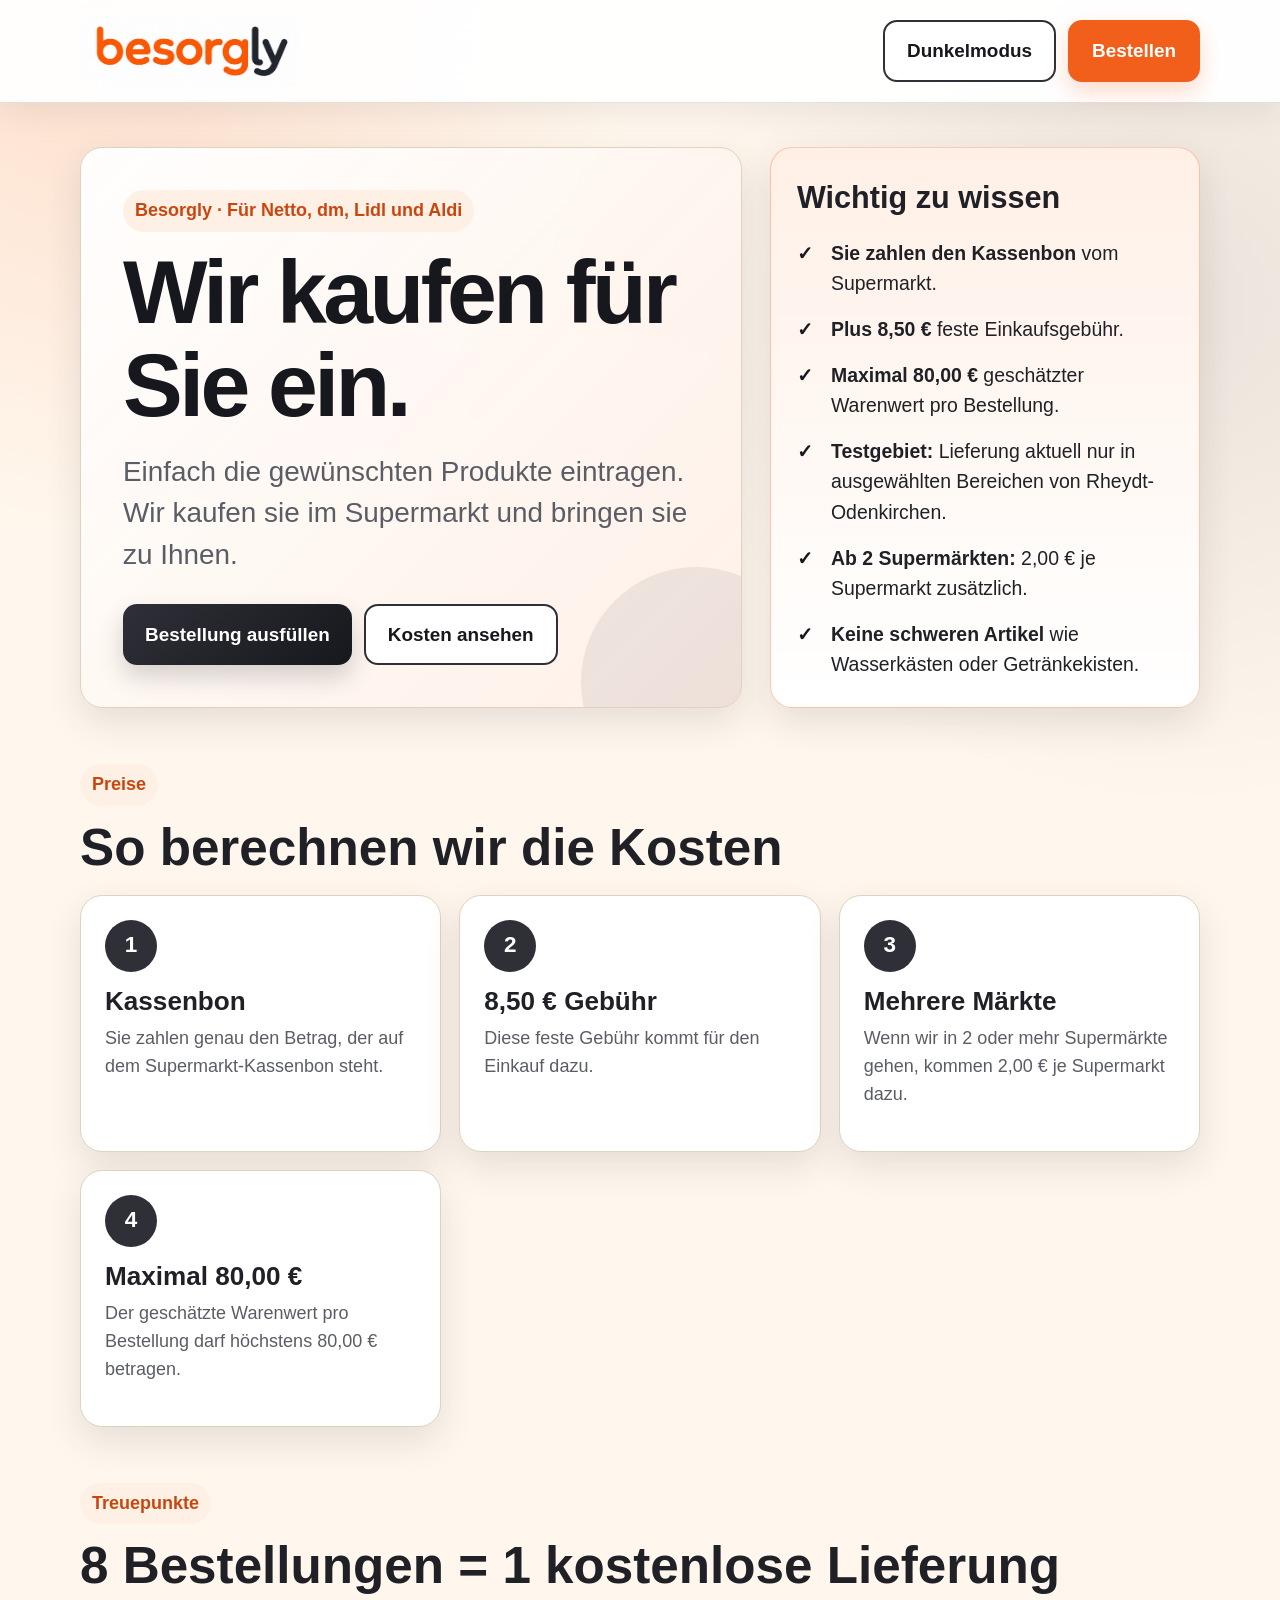
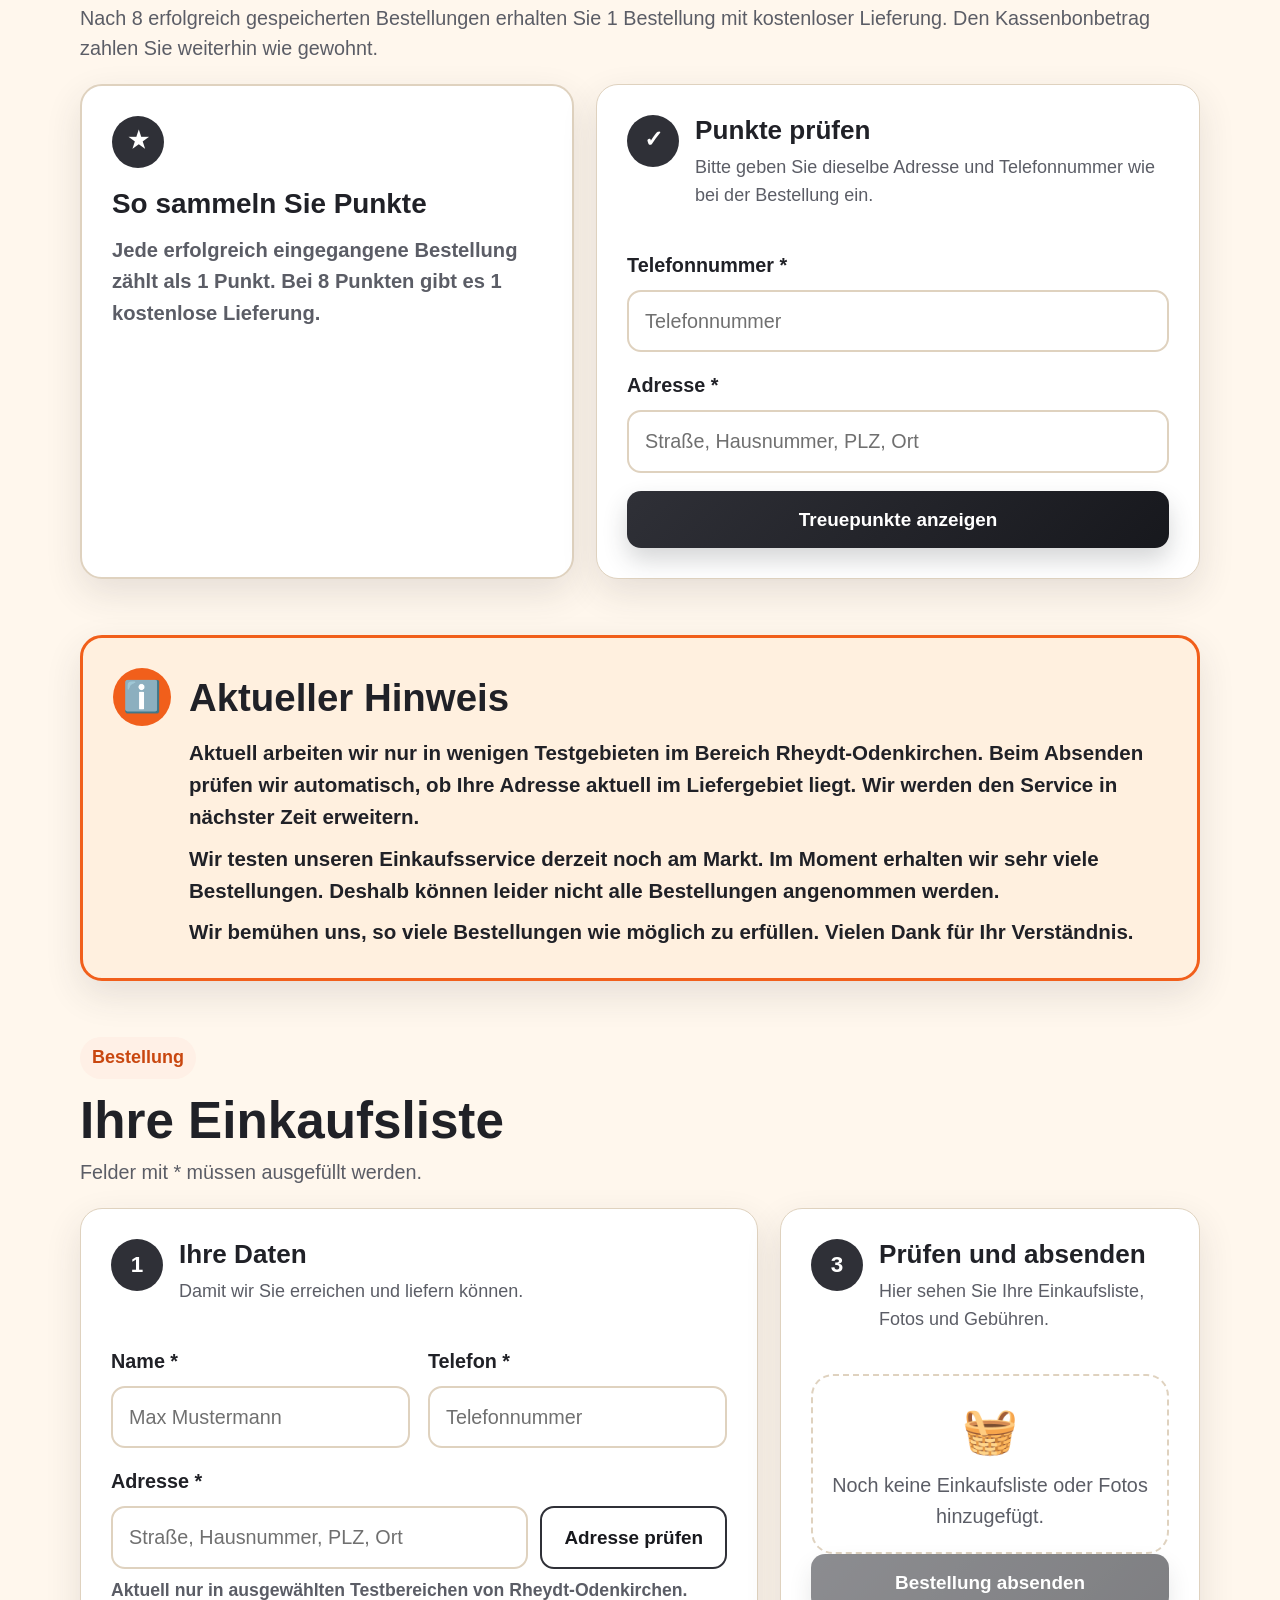
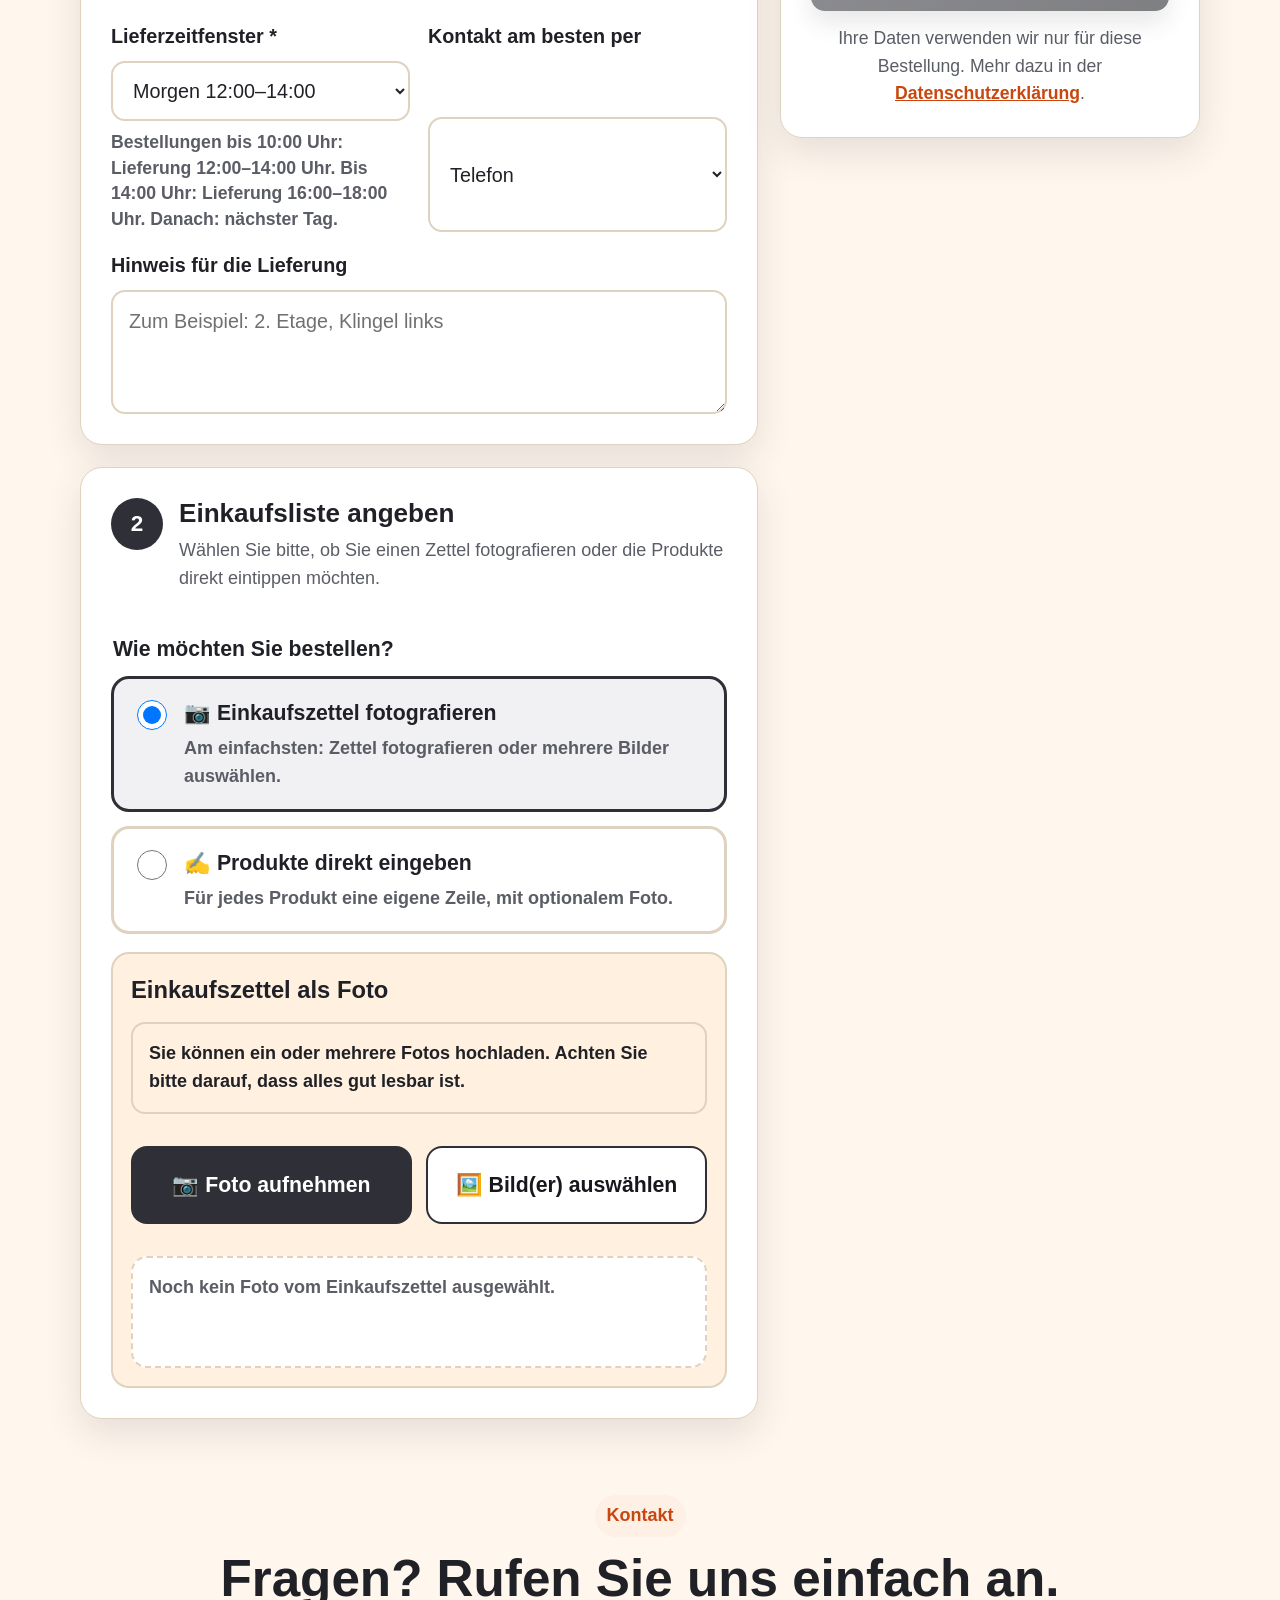
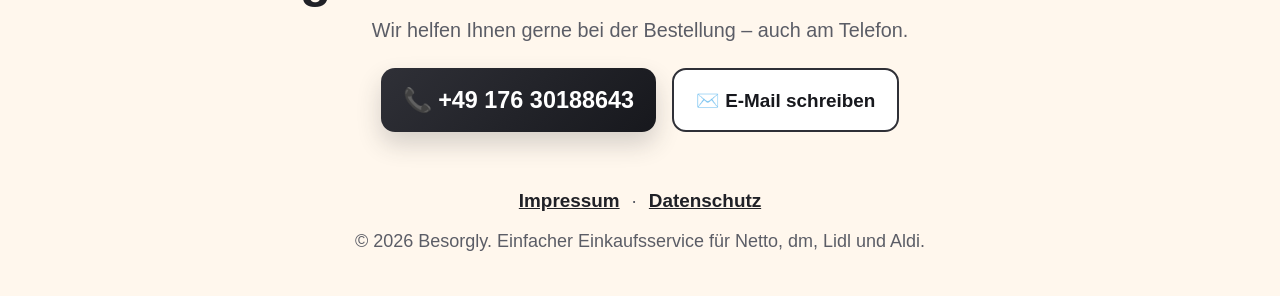
==== index.html @ baafa481 "Add customer order modification and new cancel window - Customers can now modify an order (add/remov" ====
<!DOCTYPE html>
<html lang="de">
<head>
    <meta charset="UTF-8">
    <meta name="viewport" content="width=device-width, initial-scale=1.0">
    <meta name="description" content="Besorgly: Einfacher Einkaufsservice für ältere Menschen: Netto, dm, Lidl und Aldi.">
    <title>Besorgly | Einkauf einfach bestellen</title>
    <link rel="stylesheet" href="styles.css?v=modify-20260612">
</head>
<body>
    <header class="top-header" id="top">
        <div class="header-inner">
            <a class="brand" href="#top" aria-label="Besorgly Startseite">
                <img class="brand-logo" src="besorgly-logo.jpg?v=besorgly-brand-20260608" alt="Besorgly">
            </a>

            <div class="header-actions">
                <button class="contrast-toggle" id="contrastToggle" type="button" aria-pressed="false">
                    Dunkelmodus
                </button>
                <a class="quick-order" href="#bestellen">Bestellen</a>
            </div>
        </div>
    </header>

    <main>
        <section class="hero" aria-labelledby="hero-title">
            <div class="hero-content">
                <p class="service-label">Besorgly · Für Netto, dm, Lidl und Aldi</p>
                <h1 id="hero-title">Wir kaufen für Sie ein.</h1>
                <p class="hero-text">
                    Einfach die gewünschten Produkte eintragen. Wir kaufen sie im Supermarkt und bringen sie zu Ihnen.
                </p>

                <div class="hero-buttons">
                    <a class="button button-primary" href="#bestellen">Bestellung ausfüllen</a>
                    <a class="button button-secondary" href="#kosten">Kosten ansehen</a>
                </div>
            </div>

            <aside class="important-box" aria-label="Wichtige Hinweise">
                <h2>Wichtig zu wissen</h2>
                <ul>
                    <li><strong>Sie zahlen den Kassenbon</strong> vom Supermarkt.</li>
                    <li><strong>Plus 8,50 €</strong> feste Einkaufsgebühr.</li>
                    <li><strong>Maximal 80,00 €</strong> geschätzter Warenwert pro Bestellung.</li>
                    <li><strong>Testgebiet:</strong> Lieferung aktuell nur in ausgewählten Bereichen von Rheydt-Odenkirchen.</li>
                    <li><strong>Ab 2 Supermärkten:</strong> 2,00 € je Supermarkt zusätzlich.</li>
                    <li><strong>Keine schweren Artikel</strong> wie Wasserkästen oder Getränkekisten.</li>
                </ul>
            </aside>
        </section>

        <section class="cost-section" id="kosten" aria-labelledby="kosten-title">
            <div class="section-title">
                <span>Preise</span>
                <h2 id="kosten-title">So berechnen wir die Kosten</h2>
            </div>

            <div class="cost-cards">
                <article class="cost-card">
                    <span class="card-number">1</span>
                    <h3>Kassenbon</h3>
                    <p>Sie zahlen genau den Betrag, der auf dem Supermarkt-Kassenbon steht.</p>
                </article>
                <article class="cost-card">
                    <span class="card-number">2</span>
                    <h3>8,50 € Gebühr</h3>
                    <p>Diese feste Gebühr kommt für den Einkauf dazu.</p>
                </article>
                <article class="cost-card">
                    <span class="card-number">3</span>
                    <h3>Mehrere Märkte</h3>
                    <p>Wenn wir in 2 oder mehr Supermärkte gehen, kommen 2,00 € je Supermarkt dazu.</p>
                </article>
                <article class="cost-card">
                    <span class="card-number">4</span>
                    <h3>Maximal 80,00 €</h3>
                    <p>Der geschätzte Warenwert pro Bestellung darf höchstens 80,00 € betragen.</p>
                </article>
            </div>
        </section>

        <section class="loyalty-section" id="treuepunkte" aria-labelledby="loyalty-title">
            <div class="section-title">
                <span>Treuepunkte</span>
                <h2 id="loyalty-title">8 Bestellungen = 1 kostenlose Lieferung</h2>
                <p>
                    Nach 8 erfolgreich gespeicherten Bestellungen erhalten Sie 1 Bestellung mit kostenloser Lieferung.
                    Den Kassenbonbetrag zahlen Sie weiterhin wie gewohnt.
                </p>
            </div>

            <div class="loyalty-grid">
                <article class="loyalty-card">
                    <span class="card-number">★</span>
                    <h3>So sammeln Sie Punkte</h3>
                    <p>Jede erfolgreich eingegangene Bestellung zählt als 1 Punkt. Bei 8 Punkten gibt es 1 kostenlose Lieferung.</p>
                </article>

                <form class="panel loyalty-form" id="loyaltyForm">
                    <div class="panel-title">
                        <span class="step-badge">✓</span>
                        <div>
                            <h3>Punkte prüfen</h3>
                            <p>Bitte geben Sie dieselbe Adresse und Telefonnummer wie bei der Bestellung ein.</p>
                        </div>
                    </div>

                    <label class="field">
                        <span>Telefonnummer *</span>
                        <input id="loyaltyPhone" name="loyaltyPhone" type="tel" autocomplete="tel" required placeholder="Telefonnummer">
                    </label>

                    <label class="field">
                        <span>Adresse *</span>
                        <input id="loyaltyAddress" name="loyaltyAddress" type="text" autocomplete="street-address" required placeholder="Straße, Hausnummer, PLZ, Ort">
                    </label>
                    <div class="address-check-result loyalty-address-result" id="loyaltyAddressResult" aria-live="polite" hidden></div>

                    <button class="button button-primary full-width" id="checkLoyalty" type="submit">Treuepunkte anzeigen</button>
                    <div class="loyalty-result" id="loyaltyResult" aria-live="polite" hidden></div>
                </form>
            </div>
        </section>

        <section class="market-notice" aria-labelledby="market-notice-title">
            <div class="notice-icon" aria-hidden="true">ℹ️</div>
            <div>
                <h2 id="market-notice-title">Aktueller Hinweis</h2>
                <p>
                    Aktuell arbeiten wir nur in wenigen Testgebieten im Bereich Rheydt-Odenkirchen.
                    Beim Absenden prüfen wir automatisch, ob Ihre Adresse aktuell im Liefergebiet liegt.
                    Wir werden den Service in nächster Zeit erweitern.
                </p>
                <p>
                    Wir testen unseren Einkaufsservice derzeit noch am Markt. Im Moment erhalten wir sehr viele
                    Bestellungen. Deshalb können leider nicht alle Bestellungen angenommen werden.
                </p>
                <p>
                    Wir bemühen uns, so viele Bestellungen wie möglich zu erfüllen. Vielen Dank für Ihr Verständnis.
                </p>
            </div>
        </section>

        <section class="order-section" id="bestellen" aria-labelledby="bestellen-title">
            <div class="section-title">
                <span>Bestellung</span>
                <h2 id="bestellen-title">Ihre Einkaufsliste</h2>
                <p>Felder mit * müssen ausgefüllt werden.</p>
            </div>

            <div class="edit-order-banner" id="editOrderBanner" hidden>
                <div>
                    <strong>✏️ Sie ändern eine bestehende Bestellung</strong>
                    <p id="editOrderBannerText"></p>
                </div>
                <button class="button button-secondary" id="cancelEditOrder" type="button">Änderung abbrechen</button>
            </div>

            <div class="order-grid">
                <div class="forms-column">
                    <form class="panel" id="customerForm">
                        <div class="panel-title">
                            <span class="step-badge">1</span>
                            <div>
                                <h3>Ihre Daten</h3>
                                <p>Damit wir Sie erreichen und liefern können.</p>
                            </div>
                        </div>

                        <div class="field-grid">
                            <label class="field">
                                <span>Name *</span>
                                <input id="customerName" name="customerName" type="text" autocomplete="name" required placeholder="Max Mustermann">
                            </label>

                            <label class="field">
                                <span>Telefon *</span>
                                <input id="customerPhone" name="customerPhone" type="tel" autocomplete="tel" required placeholder="Telefonnummer">
                            </label>

                            <div class="field field-wide">
                                <label class="field-label" for="customerAddress">Adresse *</label>
                                <div class="address-check-row">
                                    <input id="customerAddress" name="customerAddress" type="text" autocomplete="street-address" required placeholder="Straße, Hausnummer, PLZ, Ort">
                                    <button class="button button-secondary" id="checkAddress" type="button">Adresse prüfen</button>
                                </div>
                                <small class="field-help">Aktuell nur in ausgewählten Testbereichen von Rheydt-Odenkirchen.</small>
                                <div class="address-check-result" id="addressCheckResult" aria-live="polite" hidden></div>
                            </div>

                            <label class="field">
                                <span>Lieferzeitfenster *</span>
                                <select id="deliveryTime" name="deliveryTime" required></select>
                                <small class="field-help">Bestellungen bis 10:00 Uhr: Lieferung 12:00–14:00 Uhr. Bis 14:00 Uhr: Lieferung 16:00–18:00 Uhr. Danach: nächster Tag.</small>
                            </label>

                            <label class="field">
                                <span>Kontakt am besten per</span>
                                <select id="contactWay" name="contactWay">
                                    <option value="Telefon">Telefon</option>
                                    <option value="WhatsApp">WhatsApp</option>
                                    <option value="SMS">SMS</option>
                                    <option value="E-Mail">E-Mail</option>
                                </select>
                            </label>

                            <label class="field field-wide">
                                <span>Hinweis für die Lieferung</span>
                                <textarea id="deliveryNote" name="deliveryNote" rows="3" placeholder="Zum Beispiel: 2. Etage, Klingel links"></textarea>
                            </label>
                        </div>
                    </form>

                    <form class="panel simple-list-panel" id="itemForm">
                        <div class="panel-title">
                            <span class="step-badge">2</span>
                            <div>
                                <h3>Einkaufsliste angeben</h3>
                                <p>Wählen Sie bitte, ob Sie einen Zettel fotografieren oder die Produkte direkt eintippen möchten.</p>
                            </div>
                        </div>

                        <fieldset class="entry-mode-choice" aria-label="Art der Eingabe wählen">
                            <legend>Wie möchten Sie bestellen?</legend>
                            <label class="entry-mode-card">
                                <input id="entryModePhoto" type="radio" name="entryMode" value="photo" checked>
                                <span>
                                    <strong>📷 Einkaufszettel fotografieren</strong>
                                    <small>Am einfachsten: Zettel fotografieren oder mehrere Bilder auswählen.</small>
                                </span>
                            </label>
                            <label class="entry-mode-card">
                                <input id="entryModeProducts" type="radio" name="entryMode" value="products">
                                <span>
                                    <strong>✍️ Produkte direkt eingeben</strong>
                                    <small>Für jedes Produkt eine eigene Zeile, mit optionalem Foto.</small>
                                </span>
                            </label>
                        </fieldset>

                        <section class="entry-mode-panel zettel-photo-panel" id="zettelPhotoPanel" aria-labelledby="photo-title">
                            <h4 id="photo-title">Einkaufszettel als Foto</h4>
                            <p class="photo-help">
                                Sie können ein oder mehrere Fotos hochladen. Achten Sie bitte darauf, dass alles gut lesbar ist.
                            </p>

                            <div class="photo-actions">
                                <label class="photo-button" for="cameraInput">
                                    📷 Foto aufnehmen
                                </label>
                                <label class="photo-button secondary" for="photoUploadInput">
                                    🖼️ Bild(er) auswählen
                                </label>
                            </div>

                            <input class="visually-hidden" id="cameraInput" type="file" accept="image/*" capture="environment" multiple>
                            <input class="visually-hidden" id="photoUploadInput" type="file" accept="image/*" multiple>

                            <div class="photo-preview" id="photoPreview" aria-live="polite">
                                <p>Noch kein Foto ausgewählt.</p>
                            </div>
                        </section>

                        <section class="entry-mode-panel product-entry-panel" id="productEntryPanel" hidden>
                            <h4>Produkte direkt eingeben</h4>
                            <div class="product-rows" id="productRows" aria-live="polite"></div>

                            <button class="button button-secondary full-width add-product-button" id="addProductRow" type="button">
                                + Weiteres Produkt hinzufügen
                            </button>
                        </section>

                        <section class="entry-mode-panel existing-photos-panel" id="existingPhotosPanel" hidden>
                            <h4>Bisherige Fotos Ihrer Bestellung</h4>
                            <p class="photo-help">
                                Diese Fotos gehören bereits zu Ihrer Bestellung. Sie können einzelne Fotos entfernen oder neue hinzufügen.
                            </p>
                            <div class="photo-grid" id="existingPhotosList" aria-live="polite"></div>
                        </section>

                        <p class="inline-warning" id="heavyWarning" hidden>
                            Dieser Artikel ist wahrscheinlich zu schwer. Wasserkästen und Getränkekisten können wir zurzeit nicht einkaufen.
                        </p>
                    </form>
                </div>

                <aside class="panel summary-panel" aria-live="polite">
                    <div class="panel-title">
                        <span class="step-badge">3</span>
                        <div>
                            <h3>Prüfen und absenden</h3>
                            <p>Hier sehen Sie Ihre Einkaufsliste, Fotos und Gebühren.</p>
                        </div>
                    </div>

                    <div class="empty-state" id="emptyState">
                        <span aria-hidden="true">🧺</span>
                        <p>Noch keine Einkaufsliste oder Fotos hinzugefügt.</p>
                    </div>

                    <div class="item-list" id="itemList"></div>

                    <div class="photo-summary" id="photoSummary" hidden></div>

                    <div class="fee-box" id="feeBox" hidden>
                        <h4>Gebühren</h4>
                        <div class="fee-row">
                            <span>Supermärkte</span>
                            <strong id="marketCount">0</strong>
                        </div>
                        <div class="fee-row">
                            <span>Kassenbon</span>
                            <strong>genauer Betrag</strong>
                        </div>
                        <div class="fee-row">
                            <span>Einkaufsgebühr</span>
                            <strong>8,50 €</strong>
                        </div>
                        <div class="fee-row">
                            <span>Mehrmarkt-Zuschlag</span>
                            <strong id="marketSurcharge">0,00 €</strong>
                        </div>
                        <div class="fee-row total">
                            <span>Servicegebühr</span>
                            <strong id="totalFee">0,00 €</strong>
                        </div>
                        <p class="fee-note">Der Kassenbonbetrag kommt noch dazu.</p>
                    </div>

                    <button class="button button-success full-width" id="submitOrder" type="button" disabled>
                        Bestellung absenden
                    </button>
                    <p class="privacy-note">
                        Ihre Daten verwenden wir nur für diese Bestellung.
                        Mehr dazu in der <a href="datenschutz.html">Datenschutzerklärung</a>.
                    </p>
                </aside>
            </div>
        </section>

        <section class="order-status-section is-collapsed" id="orderStatusSection" aria-labelledby="order-status-title" tabindex="-1" hidden>
            <button class="status-panel-toggle" id="statusPanelToggle" type="button" aria-expanded="false" aria-controls="statusPanelBody">
                <span class="status-panel-icon" aria-hidden="true">🧾</span>
                <span class="status-panel-text">
                    <strong>Bestellung verfolgen</strong>
                    <small id="statusPanelSummary">Antippen zum Öffnen</small>
                </span>
                <span class="status-panel-count" id="statusPanelCount">0</span>
            </button>
            <div class="status-panel-body" id="statusPanelBody">
                <div class="section-title">
                    <span>Immer sichtbar</span>
                    <h2 id="order-status-title">Bestellung verfolgen</h2>
                    <p>Der aktuelle Stand bleibt hier sichtbar. Ändern können Sie Ihre Bestellung bis zum Bestellschluss des Zeitfensters, stornieren bis 30 Minuten vor Beginn der Lieferung.</p>
                </div>
                <div class="order-status-list" id="orderStatusList" aria-live="polite"></div>
            </div>
        </section>
        <section class="contact-section" id="kontakt" aria-labelledby="kontakt-title">
            <div class="section-title">
                <span>Kontakt</span>
                <h2 id="kontakt-title">Fragen? Rufen Sie uns einfach an.</h2>
                <p>Wir helfen Ihnen gerne bei der Bestellung – auch am Telefon.</p>
            </div>
            <div class="contact-actions">
                <a class="button button-primary contact-phone" href="tel:+4917630188643">
                    📞 +49 176 30188643
                </a>
                <a class="button button-secondary" href="mailto:kontakt@besorgly.de">
                    ✉️ E-Mail schreiben
                </a>
            </div>
        </section>
    </main>

    <footer class="footer">
        <nav class="footer-links" aria-label="Rechtliches">
            <a href="impressum.html">Impressum</a>
            <span aria-hidden="true">·</span>
            <a href="datenschutz.html">Datenschutz</a>
        </nav>
        <p>© 2026 Besorgly. Einfacher Einkaufsservice für Netto, dm, Lidl und Aldi.</p>
    </footer>

    <div class="modal-backdrop" id="orderModal" role="dialog" aria-modal="true" aria-labelledby="modalTitle" hidden>
        <div class="modal-card">
            <button class="modal-close" id="closeModal" type="button" aria-label="Fenster schließen">×</button>
            <h2 id="modalTitle">Bestellung prüfen</h2>
            <p class="modal-help">Bitte kontrollieren Sie Name, Telefonnummer, Adresse und Einkaufsliste. Wenn alles stimmt, bestätigen Sie die Bestellung.</p>
            <div id="customerOrderSummary" class="customer-order-summary"></div>
            <div class="modal-photo-list" id="modalPhotoList" hidden></div>
            <div class="modal-actions">
                <button class="button button-success" id="confirmOrder" type="button">Bestellung bestätigen</button>
            </div>
        </div>
    </div>

    <div class="toast" id="toast" role="status" aria-live="polite"></div>

    <script src="app.js?v=modify-20260612"></script>
</body>
</html>
---- styles.css ----
:root {
    --page: #fff7ed;
    --surface: #ffffff;
    --surface-soft: #fff0df;
    --text: #202127;
    --muted: #5b5d66;
    --primary: #2f3037;
    --primary-dark: #17181d;
    --primary-soft: #f1f1f3;
    --accent: #f15f1b;
    --accent-dark: #c9470f;
    --accent-soft: #fff0e6;
    --warning: #a8321f;
    --warning-soft: #fff0ec;
    --border: #dfd2bf;
    --focus: #f15f1b;
    --shadow: 0 14px 36px rgba(47, 48, 55, 0.12);
    --radius: 22px;
    --field-height: 60px;
}

body.dark-mode {
    --page: #0f1115;
    --surface: #171a21;
    --surface-soft: #20242d;
    --text: #f5f5f6;
    --muted: #b7bac4;
    --primary: #f15f1b;
    --primary-dark: #ffb184;
    --primary-soft: #2b1b14;
    --accent: #f15f1b;
    --accent-dark: #ffb184;
    --accent-soft: #2b1b14;
    --warning: #ff8f7d;
    --warning-soft: #2b1714;
    --border: #343a46;
    --focus: #ff9b5f;
    --shadow: 0 18px 48px rgba(0, 0, 0, 0.48);
}

* {
    box-sizing: border-box;
}

[hidden] {
    display: none !important;
}

html {
    scroll-behavior: smooth;
    font-size: 18px;
}

body {
    margin: 0;
    min-height: 100vh;
    color: var(--text);
    background:
        radial-gradient(circle at 8% 0%, rgba(241, 95, 27, 0.16), transparent 30rem),
        radial-gradient(circle at 92% 6%, rgba(47, 48, 55, 0.10), transparent 28rem),
        var(--page);
    font-family: Arial, Helvetica, sans-serif;
    line-height: 1.55;
}

body.dark-mode {
    background:
        radial-gradient(circle at 10% 0%, rgba(241, 95, 27, 0.10), transparent 28rem),
        radial-gradient(circle at 92% 8%, rgba(255, 255, 255, 0.05), transparent 26rem),
        var(--page);
}

body.dark-mode input,
body.dark-mode select,
body.dark-mode textarea {
    background: #12151b;
    color: var(--text);
    border-color: var(--border);
}

button,
input,
select,
textarea {
    font: inherit;
}

a {
    color: inherit;
    text-decoration: none;
}

:focus-visible {
    outline: 4px solid var(--focus);
    outline-offset: 3px;
}

.top-header {
    position: sticky;
    top: 0;
    z-index: 20;
    border-bottom: 1px solid rgba(47, 48, 55, 0.14);
    background: rgba(255, 255, 255, 0.94);
    backdrop-filter: blur(16px);
    box-shadow: 0 10px 28px rgba(47, 48, 55, 0.08);
}

body.dark-mode .top-header {
    border-bottom-color: rgba(241, 95, 27, 0.24);
    background: rgba(15, 17, 21, 0.94);
    box-shadow: 0 12px 34px rgba(0, 0, 0, 0.5);
}

.header-inner,
.hero,
.cost-section,
.loyalty-section,
.order-section,
.footer {
    width: min(1120px, calc(100% - 32px));
    margin: 0 auto;
}

.header-inner {
    display: flex;
    align-items: center;
    justify-content: space-between;
    gap: 18px;
    padding: 14px 0;
}

.brand {
    display: inline-flex;
    align-items: center;
    color: var(--text);
    font-weight: 900;
}

.brand-logo {
    display: block;
    width: clamp(150px, 18vw, 220px);
    height: auto;
    border-radius: 16px;
}

body.dark-mode .button-primary,
body.dark-mode .button-success {
    color: #000000;
}

.header-actions,
.hero-buttons,
.modal-actions {
    display: flex;
    flex-wrap: wrap;
    gap: 12px;
}

.contrast-toggle,
.quick-order,
.button {
    display: inline-flex;
    align-items: center;
    justify-content: center;
    min-height: 56px;
    padding: 14px 22px;
    border-radius: 14px;
    font-size: 1.05rem;
    font-weight: 800;
    cursor: pointer;
}

.contrast-toggle,
.button-secondary {
    border: 2px solid var(--primary);
    background: var(--surface);
    color: var(--primary-dark);
}

.quick-order {
    border: 2px solid var(--accent);
    background: var(--accent);
    color: #ffffff;
    box-shadow: 0 10px 22px rgba(241, 95, 27, 0.22);
}

.contrast-toggle[aria-pressed="true"] {
    background: var(--accent);
    color: #000000;
}

.button {
    border: 0;
    text-align: center;
}

.button-primary,
.button-success {
    background: linear-gradient(135deg, var(--primary), var(--primary-dark));
    color: #ffffff;
    box-shadow: 0 12px 24px rgba(47, 48, 55, 0.20);
}

.button-primary:hover,
.button-success:hover,
.quick-order:hover {
    transform: translateY(-1px);
}

.button-secondary {
    border: 2px solid var(--primary);
}

.button:disabled {
    cursor: not-allowed;
    opacity: 0.55;
}

.full-width {
    width: 100%;
}

.visually-hidden {
    position: absolute;
    width: 1px;
    height: 1px;
    overflow: hidden;
    clip: rect(0, 0, 0, 0);
    white-space: nowrap;
}

.hero {
    display: grid;
    grid-template-columns: minmax(0, 1fr) minmax(320px, 430px);
    gap: 28px;
    align-items: stretch;
    padding: 44px 0 28px;
}

.hero-content,
.important-box,
.panel,
.cost-card {
    border: 1px solid var(--border);
    border-radius: var(--radius);
    background: var(--surface);
    box-shadow: var(--shadow);
}

.hero-content {
    position: relative;
    overflow: hidden;
    padding: clamp(24px, 5vw, 42px);
    background:
        linear-gradient(135deg, rgba(255, 255, 255, 0.96), rgba(255, 240, 230, 0.92)),
        radial-gradient(circle at 90% 12%, rgba(241, 95, 27, 0.18), transparent 16rem);
}

.hero-content::after {
    content: "";
    position: absolute;
    right: -70px;
    bottom: -90px;
    width: 230px;
    height: 230px;
    border-radius: 999px;
    background: rgba(47, 48, 55, 0.08);
    pointer-events: none;
}

body.dark-mode .hero-content {
    background:
        linear-gradient(135deg, rgba(23, 26, 33, 0.98), rgba(32, 36, 45, 0.94)),
        radial-gradient(circle at 90% 12%, rgba(241, 95, 27, 0.16), transparent 16rem);
}

body.dark-mode .hero-content::after {
    background: rgba(255, 255, 255, 0.05);
}

.service-label,
.section-title span {
    display: inline-block;
    margin: 0 0 14px;
    padding: 7px 12px;
    border-radius: 999px;
    background: var(--accent-soft);
    color: var(--accent-dark);
    font-weight: 900;
}

body.dark-mode .service-label,
body.dark-mode .section-title span,
body.dark-mode .badge {
    border: 2px solid var(--border);
}

h1,
h2,
h3,
h4,
p {
    margin-top: 0;
}

h1 {
    max-width: 780px;
    margin-bottom: 18px;
    color: var(--primary-dark);
    font-size: clamp(2.7rem, 7vw, 5rem);
    line-height: 1.04;
    letter-spacing: -0.04em;
}

.hero-text {
    max-width: 700px;
    margin-bottom: 28px;
    color: var(--muted);
    font-size: clamp(1.25rem, 2.4vw, 1.55rem);
    line-height: 1.5;
}

.important-box {
    padding: 26px;
    border-color: rgba(241, 95, 27, 0.32);
    background: linear-gradient(180deg, var(--accent-soft), #ffffff);
}

.important-box h2 {
    margin-bottom: 16px;
    font-size: 1.7rem;
}

.important-box ul {
    display: grid;
    gap: 16px;
    margin: 0;
    padding: 0;
    list-style: none;
}

.important-box li {
    padding-left: 34px;
    position: relative;
    font-size: 1.08rem;
}

.important-box li::before {
    content: "✓";
    position: absolute;
    left: 0;
    top: 0;
    color: var(--primary-dark);
    font-weight: 900;
}

.cost-section,
.loyalty-section,
.order-section {
    padding: 28px 0;
}

.order-status-section {
    position: fixed;
    right: 18px;
    bottom: 18px;
    z-index: 45;
    width: min(500px, calc(100vw - 36px));
    max-height: min(82vh, 760px);
    margin: 0;
    padding: 16px;
    overflow-y: auto;
    border: 3px solid var(--primary);
    border-radius: 24px;
    background: rgba(255, 255, 255, 0.98);
    box-shadow: 0 24px 70px rgba(15, 23, 42, 0.25);
    scroll-margin: 0;
}

.order-status-section:focus {
    outline: 4px solid var(--focus);
    outline-offset: 4px;
}

.status-panel-toggle {
    display: none;
}

.status-panel-body {
    display: block;
}

.order-status-section .section-title {
    position: sticky;
    top: -16px;
    z-index: 1;
    margin: -16px -16px 14px;
    padding: 16px;
    border-bottom: 2px solid var(--border);
    border-radius: 20px 20px 0 0;
    background: rgba(255, 255, 255, 0.98);
}

.order-status-section .section-title span {
    margin-bottom: 8px;
    background: var(--primary);
    color: #ffffff;
}

.order-status-section .section-title h2 {
    margin-bottom: 6px;
    font-size: clamp(1.55rem, 4vw, 2.1rem);
}

.order-status-section .section-title p {
    font-size: 1rem;
    font-weight: 800;
}

.order-status-list {
    display: grid;
    gap: 14px;
}

.post-submit-deposit-reminder {
    display: flex;
    gap: 16px;
    margin-bottom: 18px;
    padding: clamp(18px, 3vw, 24px);
    border: 3px solid #f59e0b;
    border-radius: var(--radius);
    background: #fffbeb;
    box-shadow: var(--shadow);
}

.deposit-reminder-icon {
    display: inline-flex;
    align-items: center;
    justify-content: center;
    flex: 0 0 58px;
    width: 58px;
    height: 58px;
    border-radius: 18px;
    background: #fef3c7;
    font-size: 2rem;
}

.deposit-reminder-content {
    display: grid;
    gap: 12px;
    min-width: 0;
}

.deposit-reminder-content h3 {
    margin: 0;
    color: #92400e;
    font-size: clamp(1.45rem, 3vw, 1.9rem);
}

.deposit-reminder-content p {
    margin: 0;
    color: var(--text);
    font-size: 1.1rem;
    font-weight: 800;
}

.deposit-reminder-actions {
    display: flex;
    flex-wrap: wrap;
    gap: 10px;
}

.deposit-reminder-details {
    display: grid;
    gap: 8px;
    padding: 14px;
    border: 2px solid #fde68a;
    border-radius: 14px;
    background: var(--surface);
}

.deposit-reminder-details span {
    overflow-wrap: anywhere;
    font-weight: 800;
}

.deposit-reminder-warning {
    padding: 12px 14px;
    border-radius: 12px;
    background: #fff7ed;
}

.order-status-card {
    display: grid;
    gap: 14px;
    padding: clamp(18px, 3vw, 24px);
    border: 2px solid var(--border);
    border-radius: var(--radius);
    background: var(--surface);
    box-shadow: var(--shadow);
}

.order-status-card.cancelled {
    border-color: var(--warning);
    background: var(--warning-soft);
}

.order-status-top {
    display: flex;
    justify-content: space-between;
    gap: 14px;
    align-items: flex-start;
}

.order-status-top h3 {
    margin-bottom: 6px;
    font-size: 1.25rem;
}

.order-status-top p,
.order-status-card p {
    margin-bottom: 0;
    color: var(--muted);
    font-weight: 700;
}

.order-status-badge {
    display: inline-flex;
    align-items: center;
    min-height: 38px;
    padding: 7px 12px;
    border-radius: 999px;
    background: #fff4d8;
    color: #7a4a00;
    font-weight: 900;
    white-space: nowrap;
}

.order-status-badge.accepted,
.order-status-badge.delivered {
    background: var(--primary-soft);
    color: var(--primary-dark);
}

.order-status-badge.shopping {
    background: #e6f0ff;
    color: #174ea6;
}

.order-status-badge.rejected,
.order-status-badge.cancelled {
    background: var(--warning-soft);
    color: var(--warning);
}

.order-status-actions {
    display: flex;
    flex-wrap: wrap;
    gap: 10px;
}

.cancel-order-button {
    min-height: 48px;
    padding: 10px 16px;
    border: 2px solid var(--warning);
    border-radius: 12px;
    background: var(--warning-soft);
    color: var(--warning);
    cursor: pointer;
    font-weight: 900;
}

.modify-order-button {
    min-height: 48px;
    padding: 10px 16px;
    border: 2px solid var(--primary-dark);
    border-radius: 12px;
    background: var(--primary-soft);
    color: var(--primary-dark);
    cursor: pointer;
    font-weight: 900;
}

.remove-status-button {
    min-height: 48px;
    padding: 10px 16px;
    border: 2px solid var(--border);
    border-radius: 12px;
    background: var(--surface);
    color: var(--text);
    cursor: pointer;
    font-weight: 900;
}

.loyalty-grid {
    display: grid;
    grid-template-columns: minmax(280px, 0.9fr) minmax(320px, 1.1fr);
    gap: 22px;
    align-items: stretch;
}

.loyalty-card {
    border: 2px solid var(--border);
    border-radius: var(--radius);
    background: var(--surface);
    box-shadow: var(--shadow);
    padding: clamp(22px, 4vw, 30px);
}

.loyalty-card h3 {
    margin-bottom: 10px;
    font-size: 1.55rem;
}

.loyalty-card p {
    margin-bottom: 0;
    color: var(--muted);
    font-size: 1.12rem;
    font-weight: 700;
}

.loyalty-form {
    box-shadow: var(--shadow);
}

.loyalty-result {
    margin-top: 18px;
    padding: 18px;
    border: 3px solid var(--primary);
    border-radius: 16px;
    background: var(--primary-soft);
    color: var(--text);
}

.loyalty-result h4 {
    margin-bottom: 8px;
    font-size: 1.35rem;
}

.loyalty-result p {
    margin-bottom: 8px;
    font-size: 1.08rem;
    font-weight: 700;
}

.loyalty-progress {
    overflow: hidden;
    height: 28px;
    margin: 14px 0;
    border: 2px solid var(--border);
    border-radius: 999px;
    background: var(--surface);
}

.loyalty-progress span {
    display: block;
    height: 100%;
    border-radius: 999px;
    background: var(--primary);
}

body.dark-mode .loyalty-progress span {
    background: var(--accent);
}

.market-notice {
    display: grid;
    grid-template-columns: auto 1fr;
    gap: 18px;
    width: min(1120px, calc(100% - 32px));
    margin: 28px auto;
    padding: clamp(20px, 4vw, 30px);
    border: 3px solid var(--accent);
    border-radius: var(--radius);
    background: var(--surface-soft);
    box-shadow: var(--shadow);
}

.notice-icon {
    display: grid;
    width: 58px;
    height: 58px;
    place-items: center;
    border-radius: 50%;
    background: var(--accent);
    color: #000000;
    font-size: 1.7rem;
}

.market-notice h2 {
    margin-bottom: 10px;
    font-size: clamp(1.6rem, 3vw, 2.15rem);
}

.market-notice p {
    margin-bottom: 10px;
    color: var(--text);
    font-size: 1.14rem;
    font-weight: 700;
}

.market-notice p:last-child {
    margin-bottom: 0;
}

.section-title {
    margin-bottom: 18px;
}

.section-title h2 {
    margin-bottom: 8px;
    font-size: clamp(2rem, 4vw, 3.2rem);
    line-height: 1.1;
}

.section-title p {
    color: var(--muted);
    font-size: 1.1rem;
}

.cost-cards {
    display: grid;
    grid-template-columns: repeat(3, minmax(0, 1fr));
    gap: 18px;
}

.cost-card {
    padding: 24px;
}

.card-number,
.step-badge {
    display: grid;
    width: 52px;
    height: 52px;
    place-items: center;
    margin-bottom: 14px;
    border-radius: 50%;
    background: var(--primary);
    color: #ffffff;
    font-size: 1.25rem;
    font-weight: 900;
}

body.dark-mode .card-number,
body.dark-mode .step-badge {
    color: #000000;
}

.cost-card h3,
.panel-title h3 {
    margin-bottom: 8px;
    font-size: 1.45rem;
    line-height: 1.2;
}

.cost-card p,
.panel-title p,
.fee-note,
.item-details {
    color: var(--muted);
}

.order-grid {
    display: grid;
    grid-template-columns: minmax(0, 1fr) minmax(330px, 420px);
    gap: 22px;
    align-items: start;
}

.forms-column {
    display: grid;
    gap: 22px;
}

.panel {
    padding: clamp(20px, 4vw, 30px);
}

.panel-title {
    display: grid;
    grid-template-columns: auto 1fr;
    gap: 16px;
    align-items: start;
    margin-bottom: 22px;
}

.step-badge {
    margin-bottom: 0;
}

.field-grid {
    display: grid;
    grid-template-columns: repeat(2, minmax(0, 1fr));
    gap: 18px;
}

.field {
    display: grid;
    gap: 9px;
    margin-bottom: 18px;
}

.field-grid .field {
    margin-bottom: 0;
}

.field-wide {
    grid-column: 1 / -1;
}

.field span,
.field-label,
.choice-group legend {
    color: var(--text);
    font-size: 1.1rem;
    font-weight: 800;
}

.field-help {
    color: var(--muted);
    font-size: 0.98rem;
    font-weight: 700;
    line-height: 1.45;
}

.address-check-row {
    display: grid;
    grid-template-columns: minmax(0, 1fr) auto;
    gap: 12px;
    align-items: stretch;
}

.address-check-row .button {
    min-height: var(--field-height);
    border: 2px solid var(--primary);
    white-space: nowrap;
}

.address-check-result {
    padding: 14px 16px;
    border: 2px solid var(--border);
    border-radius: 14px;
    background: var(--surface-soft);
    color: var(--text);
    font-size: 1.02rem;
    font-weight: 800;
}

.address-check-result.success {
    border-color: var(--primary);
    background: var(--primary-soft);
}

.address-check-result.error {
    border-color: var(--warning);
    background: var(--warning-soft);
    color: var(--warning);
}

.deposit-check-result {
    padding: 16px;
    border: 2px solid var(--accent);
    border-radius: 14px;
    background: var(--surface-soft);
    color: var(--text);
    font-size: 1.04rem;
    font-weight: 750;
    line-height: 1.55;
}

.deposit-check-result.returning {
    border-color: var(--primary);
    background: var(--primary-soft);
}

.deposit-check-result h4 {
    margin: 0 0 8px;
    font-size: 1.24rem;
}

.deposit-check-result p {
    margin: 0 0 8px;
}

.deposit-check-result a {
    display: inline-flex;
    align-items: center;
    min-height: 44px;
    margin: 5px 0;
    padding: 8px 12px;
    border-radius: 12px;
    background: var(--primary);
    color: #ffffff;
    font-weight: 900;
}

body.dark-mode .deposit-check-result a {
    color: #000000;
}

.payment-line {
    display: block;
    overflow-wrap: anywhere;
}

input,
select,
textarea {
    width: 100%;
    min-height: var(--field-height);
    padding: 14px 16px;
    border: 2px solid var(--border);
    border-radius: 14px;
    background: #ffffff;
    color: var(--text);
    font-size: 1.1rem;
}

textarea {
    min-height: 112px;
    resize: vertical;
}

input::placeholder,
textarea::placeholder {
    color: #707070;
}

body.dark-mode input::placeholder,
body.dark-mode textarea::placeholder {
    color: #dddddd;
}

.choice-group {
    display: grid;
    gap: 14px;
    margin: 22px 0 18px;
    padding: 0;
    border: 0;
}

.entry-mode-choice {
    display: grid;
    gap: 14px;
    margin: 0 0 18px;
    padding: 0;
    border: 0;
}

.entry-mode-choice legend {
    margin-bottom: 10px;
    color: var(--text);
    font-size: 1.18rem;
    font-weight: 900;
}

.entry-mode-card {
    display: grid;
    grid-template-columns: auto 1fr;
    gap: 14px;
    align-items: start;
    padding: 18px;
    border: 3px solid var(--border);
    border-radius: 18px;
    background: var(--surface);
    cursor: pointer;
}

.entry-mode-card:has(input:checked) {
    border-color: var(--primary);
    background: var(--primary-soft);
}

.entry-mode-card input {
    width: 30px;
    height: 30px;
    min-height: auto;
    margin-top: 3px;
}

.entry-mode-card strong,
.entry-mode-card small {
    display: block;
}

.entry-mode-card strong {
    font-size: 1.18rem;
}

.entry-mode-card small {
    margin-top: 5px;
    color: var(--muted);
    font-size: 1rem;
    font-weight: 800;
}

.entry-mode-panel {
    display: grid;
    gap: 14px;
    padding: 18px;
    border: 2px solid var(--border);
    border-radius: 18px;
    background: var(--surface-soft);
}

.entry-mode-panel h4 {
    margin: 0;
    font-size: 1.32rem;
}

.entry-mode-panel[hidden] {
    display: none;
}

.product-rows {
    display: grid;
    gap: 18px;
    margin-bottom: 18px;
}

.product-row {
    display: grid;
    gap: 16px;
    padding: 18px;
    border: 3px solid var(--border);
    border-radius: 20px;
    background: var(--surface);
}

.product-row-head {
    display: flex;
    align-items: center;
    justify-content: space-between;
    gap: 12px;
}

.product-row-head strong {
    font-size: 1.25rem;
}

.remove-product-row {
    min-height: 44px;
    padding: 8px 12px;
    border: 2px solid var(--warning);
    border-radius: 12px;
    background: var(--warning-soft);
    color: var(--warning);
    cursor: pointer;
    font-weight: 900;
}

.product-fields {
    display: grid;
    grid-template-columns: minmax(0, 1.3fr) minmax(120px, 0.7fr);
    gap: 14px;
}

.product-note-field {
    margin: 0;
}

.product-photo-area {
    display: grid;
    gap: 12px;
    padding: 14px;
    border: 2px dashed var(--border);
    border-radius: 16px;
    background: var(--surface-soft);
}

.product-photo-button {
    display: flex;
    align-items: center;
    justify-content: center;
    min-height: 64px;
    padding: 14px;
    border-radius: 14px;
    background: var(--primary);
    color: #ffffff;
    cursor: pointer;
    font-size: 1.08rem;
    font-weight: 900;
    text-align: center;
}

.product-photo-choice-menu {
    display: grid;
    grid-template-columns: repeat(2, minmax(0, 1fr));
    gap: 10px;
}

.product-photo-choice-option {
    display: flex;
    align-items: center;
    justify-content: center;
    min-height: 60px;
    padding: 12px;
    border-radius: 14px;
    background: var(--primary);
    color: #ffffff;
    cursor: pointer;
    font-size: 1.05rem;
    font-weight: 900;
    text-align: center;
}

.product-photo-choice-option.secondary {
    border: 2px solid var(--primary);
    background: var(--surface);
    color: var(--primary-dark);
}

body.dark-mode .product-photo-choice-option {
    color: #000000;
}

body.dark-mode .product-photo-choice-option.secondary {
    color: var(--primary-dark);
}

body.dark-mode .product-photo-button {
    color: #000000;
}

.product-photo-area p {
    margin: 0;
    color: var(--muted);
    font-weight: 800;
}

.product-photo-thumbs {
    display: grid;
    grid-template-columns: repeat(3, minmax(0, 1fr));
    gap: 10px;
}

.product-photo-thumb {
    position: relative;
    overflow: hidden;
    border: 2px solid var(--border);
    border-radius: 14px;
    background: var(--surface);
}

.product-photo-thumb img {
    display: block;
    width: 100%;
    aspect-ratio: 1;
    object-fit: cover;
}

.remove-product-photo {
    position: absolute;
    top: 6px;
    right: 6px;
    width: 34px;
    height: 34px;
    border: 2px solid var(--warning);
    border-radius: 999px;
    background: var(--warning-soft);
    color: var(--warning);
    cursor: pointer;
    font-size: 1.1rem;
    font-weight: 900;
}

.add-product-button {
    margin-bottom: 18px;
}

.choice-card {
    display: grid;
    grid-template-columns: auto 1fr;
    gap: 14px;
    align-items: start;
    padding: 18px;
    border: 2px solid var(--border);
    border-radius: 16px;
    background: var(--surface);
    cursor: pointer;
}

.choice-card input {
    width: 28px;
    height: 28px;
    min-height: auto;
    margin: 4px 0 0;
}

.choice-card strong,
.choice-card small {
    display: block;
}

.choice-card strong {
    font-size: 1.12rem;
}

.choice-card small {
    margin-top: 4px;
    color: var(--muted);
    font-size: 1rem;
}

.inline-warning {
    margin: 0 0 18px;
    padding: 16px;
    border: 2px solid var(--warning);
    border-radius: 14px;
    background: var(--warning-soft);
    color: var(--warning);
    font-weight: 800;
}

.photo-panel {
    background: #fffdf5;
}

body.dark-mode .photo-panel {
    background: var(--surface);
}

.photo-help {
    margin-bottom: 18px;
    padding: 16px;
    border: 2px solid var(--border);
    border-radius: 14px;
    background: var(--surface-soft);
    color: var(--text);
    font-weight: 700;
}

.photo-actions {
    display: grid;
    grid-template-columns: repeat(2, minmax(0, 1fr));
    gap: 14px;
    margin-bottom: 18px;
}

.photo-button {
    display: flex;
    align-items: center;
    justify-content: center;
    min-height: 78px;
    padding: 18px;
    border-radius: 16px;
    background: var(--primary);
    color: #ffffff;
    cursor: pointer;
    font-size: 1.18rem;
    font-weight: 900;
    text-align: center;
}

body.dark-mode .photo-button {
    color: #000000;
}

.photo-button.secondary {
    border: 2px solid var(--primary);
    background: var(--surface);
    color: var(--primary-dark);
}

.photo-preview {
    display: grid;
    gap: 14px;
    min-height: 112px;
    padding: 16px;
    border: 2px dashed var(--border);
    border-radius: 16px;
    background: var(--surface);
}

.photo-preview p {
    margin: 0;
    color: var(--muted);
    font-weight: 700;
}

.photo-grid,
.modal-photo-grid {
    display: grid;
    grid-template-columns: repeat(2, minmax(0, 1fr));
    gap: 12px;
}

.photo-card {
    display: grid;
    gap: 10px;
    padding: 10px;
    border: 2px solid var(--border);
    border-radius: 14px;
    background: var(--surface);
}

.photo-card img {
    width: 100%;
    aspect-ratio: 4 / 3;
    object-fit: cover;
    border-radius: 10px;
    border: 1px solid var(--border);
}

.photo-card-name {
    overflow-wrap: anywhere;
    color: var(--muted);
    font-size: 0.92rem;
    font-weight: 700;
}

.remove-photo {
    min-height: 46px;
    border: 2px solid var(--warning);
    border-radius: 12px;
    background: var(--warning-soft);
    color: var(--warning);
    cursor: pointer;
    font-weight: 900;
}

.keep-photo {
    min-height: 46px;
    border: 2px solid var(--primary-dark);
    border-radius: 12px;
    background: var(--primary-soft);
    color: var(--primary-dark);
    cursor: pointer;
    font-weight: 900;
}

.photo-card.is-removed img {
    opacity: 0.4;
}

.photo-card.is-removed .photo-card-name {
    text-decoration: line-through;
}

.edit-order-banner {
    display: flex;
    flex-wrap: wrap;
    justify-content: space-between;
    align-items: center;
    gap: 14px;
    margin-bottom: 18px;
    padding: clamp(16px, 3vw, 22px);
    border: 2px solid var(--primary-dark);
    border-radius: var(--radius);
    background: var(--primary-soft);
}

.edit-order-banner p {
    margin-bottom: 0;
    color: var(--text);
    font-weight: 700;
}

.summary-panel {
    position: sticky;
    top: 102px;
}

.empty-state {
    display: grid;
    place-items: center;
    min-height: 180px;
    padding: 18px;
    border: 2px dashed var(--border);
    border-radius: var(--radius);
    color: var(--muted);
    text-align: center;
}

.empty-state span {
    font-size: 2.5rem;
}

.empty-state p {
    margin-bottom: 0;
    font-size: 1.1rem;
}

.item-list {
    display: grid;
    gap: 14px;
}

.photo-summary {
    margin-top: 14px;
    padding: 14px;
    border: 2px solid var(--border);
    border-radius: 16px;
    background: var(--primary-soft);
    color: var(--primary-dark);
    font-weight: 900;
}

.cart-item {
    display: grid;
    grid-template-columns: 1fr auto;
    gap: 12px;
    padding: 16px;
    border: 2px solid var(--border);
    border-radius: 16px;
    background: var(--surface);
}

.cart-item h4 {
    margin-bottom: 10px;
    font-size: 1.17rem;
}

.item-meta {
    display: flex;
    flex-wrap: wrap;
    gap: 8px;
    margin-bottom: 8px;
}

.badge {
    display: inline-flex;
    align-items: center;
    min-height: 34px;
    padding: 5px 10px;
    border-radius: 999px;
    background: var(--primary-soft);
    color: var(--primary-dark);
    font-size: 0.92rem;
    font-weight: 800;
}

.badge.cheapest {
    background: #ffe7a3;
    color: #3f2a00;
}

body.dark-mode .badge.cheapest {
    background: var(--accent);
    color: #000000;
}

.item-details {
    margin-bottom: 0;
}

.remove-item {
    display: grid;
    width: 48px;
    height: 48px;
    place-items: center;
    border: 2px solid var(--warning);
    border-radius: 14px;
    background: var(--warning-soft);
    color: var(--warning);
    cursor: pointer;
    font-size: 1.5rem;
    font-weight: 900;
}

.fee-box {
    display: grid;
    gap: 12px;
    margin: 20px 0;
    padding: 18px;
    border: 2px solid var(--border);
    border-radius: 16px;
    background: var(--surface-soft);
}

.fee-box h4 {
    margin-bottom: 2px;
    font-size: 1.28rem;
}

.fee-row {
    display: flex;
    justify-content: space-between;
    gap: 16px;
    padding: 2px 0;
}

.fee-row strong {
    text-align: right;
}

.fee-row.total {
    margin-top: 8px;
    padding-top: 14px;
    border-top: 2px solid var(--border);
    font-size: 1.15rem;
    font-weight: 900;
}

.fee-note {
    margin-bottom: 0;
    font-weight: 700;
}

.privacy-note {
    margin: 14px 0 0;
    font-size: 0.98rem;
    color: var(--muted);
    text-align: center;
}

.privacy-note a {
    color: var(--accent-dark);
    text-decoration: underline;
    font-weight: 700;
}

.contact-section {
    width: min(1120px, calc(100% - 32px));
    margin: 0 auto;
    padding: 48px 0 26px;
    text-align: center;
}

.contact-actions {
    display: flex;
    flex-wrap: wrap;
    justify-content: center;
    gap: 16px;
    margin-top: 22px;
}

.contact-phone {
    font-size: 1.3rem;
}

.footer {
    padding: 28px 0 40px;
    color: var(--muted);
    text-align: center;
}

.footer p {
    margin-bottom: 0;
}

.footer-links {
    display: flex;
    justify-content: center;
    gap: 12px;
    margin-bottom: 12px;
    font-size: 1.05rem;
}

.footer-links a {
    color: var(--text);
    font-weight: 700;
    text-decoration: underline;
}

.legal-page {
    width: min(820px, calc(100% - 32px));
    margin: 0 auto;
    padding: 40px 0 56px;
}

.legal-page h1 {
    font-size: clamp(2rem, 5vw, 2.8rem);
    margin: 0 0 8px;
}

.legal-page h2 {
    font-size: 1.35rem;
    margin: 32px 0 10px;
}

.legal-page p,
.legal-page li {
    font-size: 1.08rem;
    color: var(--text);
}

.legal-page ul {
    padding-left: 24px;
}

.legal-intro {
    color: var(--muted);
    font-size: 1.12rem;
}

.legal-link {
    color: var(--accent-dark);
    font-weight: 700;
    text-decoration: underline;
}

body.dark-mode .privacy-note a,
body.dark-mode .legal-link {
    color: var(--accent-dark);
}

.modal-backdrop {
    position: fixed;
    inset: 0;
    z-index: 50;
    display: grid;
    place-items: center;
    padding: 16px;
    background: rgba(0, 0, 0, 0.65);
}

.modal-card {
    position: relative;
    width: min(780px, 100%);
    max-height: 92vh;
    overflow: auto;
    padding: clamp(22px, 4vw, 34px);
    border: 3px solid var(--border);
    border-radius: var(--radius);
    background: var(--surface);
    color: var(--text);
}

.modal-card h2 {
    margin-right: 52px;
    margin-bottom: 8px;
    font-size: 2rem;
}

.modal-card p {
    color: var(--muted);
    font-size: 1.08rem;
}

.modal-help {
    margin-bottom: 18px;
    padding: 14px 16px;
    border-left: 6px solid var(--primary);
    border-radius: 12px;
    background: #f0fdf4;
    color: var(--text);
    font-weight: 800;
}

.modal-close {
    position: absolute;
    top: 16px;
    right: 16px;
    width: 52px;
    height: 52px;
    border: 2px solid var(--border);
    border-radius: 14px;
    background: var(--surface);
    color: var(--text);
    cursor: pointer;
    font-size: 1.8rem;
    font-weight: 900;
}

.customer-order-summary {
    display: grid;
    gap: 16px;
    margin-top: 14px;
}

.summary-review-card {
    padding: 18px;
    border: 2px solid var(--border);
    border-radius: 18px;
    background: var(--page);
}

.summary-review-card h3 {
    display: flex;
    align-items: center;
    gap: 10px;
    margin: 0 0 14px;
    font-size: 1.35rem;
}

.summary-data-list {
    display: grid;
    gap: 12px;
    margin: 0;
}

.summary-data-list div {
    padding: 14px;
    border: 2px solid var(--border);
    border-radius: 14px;
    background: var(--surface);
}

.summary-data-list dt {
    margin-bottom: 4px;
    color: var(--muted);
    font-size: 0.98rem;
    font-weight: 900;
}

.summary-data-list dd {
    margin: 0;
    color: var(--text);
    font-size: 1.22rem;
    font-weight: 900;
    overflow-wrap: anywhere;
}

.summary-item-list {
    display: grid;
    gap: 12px;
    margin: 0;
    padding: 0;
    list-style: none;
}

.summary-item-card {
    display: flex;
    gap: 14px;
    padding: 14px;
    border: 2px solid var(--border);
    border-radius: 16px;
    background: var(--surface);
}

.summary-item-number {
    display: inline-flex;
    align-items: center;
    justify-content: center;
    flex: 0 0 42px;
    width: 42px;
    height: 42px;
    border-radius: 999px;
    background: var(--primary);
    color: white;
    font-size: 1.2rem;
    font-weight: 900;
}

.summary-item-content {
    min-width: 0;
}

.summary-item-content strong {
    display: block;
    margin-bottom: 8px;
    font-size: 1.25rem;
    overflow-wrap: anywhere;
}

.summary-item-badges {
    display: flex;
    flex-wrap: wrap;
    gap: 8px;
}

.summary-item-badges span {
    padding: 7px 10px;
    border-radius: 999px;
    background: #e0f2fe;
    color: #075985;
    font-size: 0.98rem;
    font-weight: 900;
}

.summary-item-note,
.summary-empty-note,
.summary-photo-note p {
    margin: 10px 0 0;
    color: var(--muted);
    font-weight: 800;
}

.summary-photo-note {
    display: flex;
    gap: 12px;
    margin-top: 12px;
    padding: 14px;
    border: 2px solid #bfdbfe;
    border-radius: 16px;
    background: #eff6ff;
}

.summary-photo-note > span {
    font-size: 1.8rem;
}

.summary-photo-note strong {
    display: block;
    color: var(--text);
    font-size: 1.12rem;
}

.modal-photo-list {
    margin-top: 16px;
}

.modal-photo-list h3 {
    margin-bottom: 12px;
    font-size: 1.25rem;
}

.modal-photo-grid img {
    width: 100%;
    aspect-ratio: 4 / 3;
    object-fit: cover;
    border: 2px solid var(--border);
    border-radius: 14px;
}

.toast {
    position: fixed;
    left: 18px;
    bottom: 18px;
    z-index: 60;
    max-width: min(440px, calc(100vw - 36px));
    padding: 16px 18px;
    border-radius: 14px;
    background: var(--text);
    color: var(--surface);
    font-size: 1.08rem;
    font-weight: 800;
    opacity: 0;
    transform: translateY(12px);
    pointer-events: none;
    transition: opacity 0.2s ease, transform 0.2s ease;
}

.toast.show {
    opacity: 1;
    transform: translateY(0);
}

@media (prefers-reduced-motion: reduce) {
    *,
    *::before,
    *::after {
        scroll-behavior: auto !important;
        transition: none !important;
    }
}

@media (max-width: 900px) {
    .hero,
    .market-notice,
    .order-grid,
    .loyalty-grid,
    .cost-cards,
    .photo-actions {
        grid-template-columns: 1fr;
    }

    .summary-panel {
        position: static;
    }
}

@media (max-width: 680px) {
    html {
        font-size: 17px;
    }

    .header-inner,
    .header-actions,
    .order-status-top,
    .order-status-actions,
    .post-submit-deposit-reminder,
    .hero-buttons,
    .modal-actions {
        align-items: stretch;
        flex-direction: column;
    }

    .header-inner {
        flex-direction: row;
        align-items: center;
        justify-content: space-between;
        gap: 8px;
        width: min(1120px, calc(100% - 20px));
        padding: 6px 0;
    }

    .header-actions {
        flex-direction: row;
        align-items: center;
        justify-content: flex-end;
        flex-wrap: nowrap;
        gap: 6px;
    }

    .brand {
        flex: 0 0 auto;
        gap: 0;
        font-size: 0;
    }

    .brand-logo {
        width: 118px;
        border-radius: 12px;
    }

    .header-actions .contrast-toggle,
    .header-actions .quick-order {
        min-height: 38px;
        padding: 7px 10px;
        border-radius: 11px;
        font-size: 0.88rem;
        line-height: 1;
        white-space: nowrap;
    }

    .order-status-section {
        right: 10px;
        bottom: 10px;
        width: calc(100vw - 20px);
        max-height: none;
        padding: 0;
        overflow: visible;
        border: 0;
        border-radius: 20px;
        background: transparent;
        box-shadow: none;
    }

    .order-status-section:focus {
        outline: 0;
    }

    .status-panel-toggle {
        display: flex;
        align-items: center;
        width: 100%;
        min-height: 72px;
        gap: 12px;
        padding: 12px 14px;
        border: 3px solid var(--primary);
        border-radius: 20px;
        background: var(--surface);
        color: var(--text);
        box-shadow: 0 14px 40px rgba(15, 23, 42, 0.24);
        cursor: pointer;
        text-align: left;
    }

    .status-panel-icon {
        display: inline-flex;
        align-items: center;
        justify-content: center;
        flex: 0 0 44px;
        width: 44px;
        height: 44px;
        border-radius: 14px;
        background: var(--primary-soft);
        font-size: 1.55rem;
    }

    .status-panel-text {
        display: grid;
        gap: 2px;
        flex: 1;
        min-width: 0;
    }

    .status-panel-text strong {
        font-size: 1.12rem;
        font-weight: 900;
    }

    .status-panel-text small {
        color: var(--muted);
        font-size: 0.92rem;
        font-weight: 900;
        overflow: hidden;
        text-overflow: ellipsis;
        white-space: nowrap;
    }

    .status-panel-count {
        display: inline-flex;
        align-items: center;
        justify-content: center;
        flex: 0 0 36px;
        width: 36px;
        height: 36px;
        border-radius: 999px;
        background: var(--primary);
        color: #ffffff;
        font-size: 1rem;
        font-weight: 900;
    }

    .order-status-section.has-deposit-alert .status-panel-toggle {
        border-color: #f59e0b;
        background: #fffbeb;
    }

    .order-status-section.has-deposit-alert .status-panel-icon,
    .order-status-section.has-deposit-alert .status-panel-count {
        background: #f59e0b;
        color: #ffffff;
    }

    .order-status-section.has-deposit-alert .status-panel-text strong,
    .order-status-section.has-deposit-alert .status-panel-text small {
        color: #92400e;
    }

    .order-status-section.has-cancelled-alert .status-panel-toggle {
        border-color: var(--warning);
        background: var(--warning-soft);
    }

    .status-panel-body {
        display: none;
    }

    .order-status-section.is-open {
        max-height: min(76vh, 640px);
        overflow: hidden;
        border: 3px solid var(--primary);
        background: rgba(255, 255, 255, 0.98);
        box-shadow: 0 24px 70px rgba(15, 23, 42, 0.25);
    }

    .order-status-section.is-open .status-panel-toggle {
        min-height: 64px;
        border: 0;
        border-bottom: 2px solid var(--border);
        border-radius: 17px 17px 0 0;
        background: var(--surface);
        box-shadow: none;
    }

    .order-status-section.is-open .status-panel-body {
        display: block;
        max-height: min(62vh, 560px);
        overflow-y: auto;
        padding: 12px;
    }

    .order-status-section .section-title {
        top: -12px;
        margin: -12px -12px 12px;
        padding: 14px;
    }

    .toast {
        left: 10px;
        right: 10px;
        bottom: 92px;
        max-width: none;
    }

    .brand {
        justify-content: center;
    }

    .field-grid,
    .address-check-row,
    .product-fields,
    .photo-grid,
    .modal-photo-grid,
    .panel-title {
        grid-template-columns: 1fr;
    }

    .product-row {
        padding: 14px;
    }

    .product-row-head {
        align-items: stretch;
        flex-direction: column;
    }

    .product-photo-thumbs {
        grid-template-columns: repeat(2, minmax(0, 1fr));
    }

    .product-photo-choice-menu {
        grid-template-columns: 1fr;
    }

    .field-wide {
        grid-column: auto;
    }

    .step-badge {
        margin-bottom: 4px;
    }

    .contrast-toggle,
    .quick-order,
    .button {
        width: 100%;
    }
}
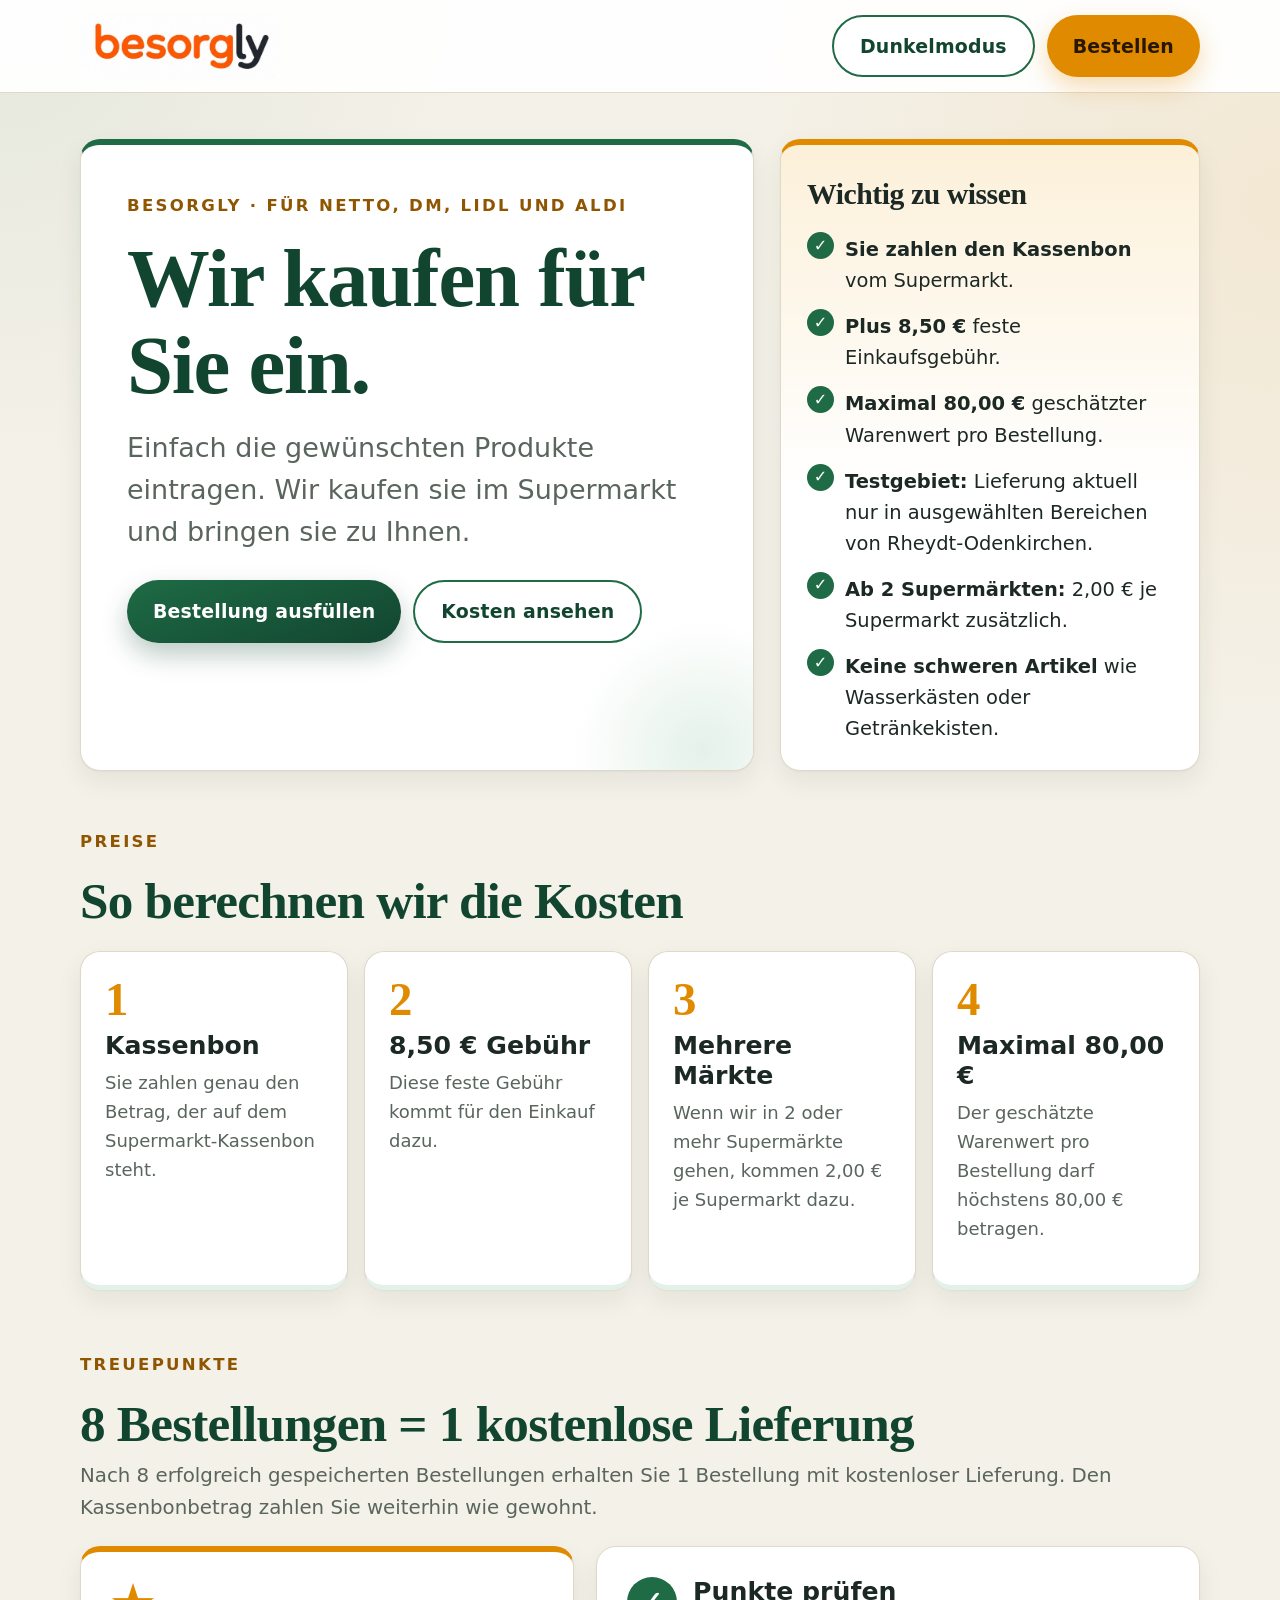
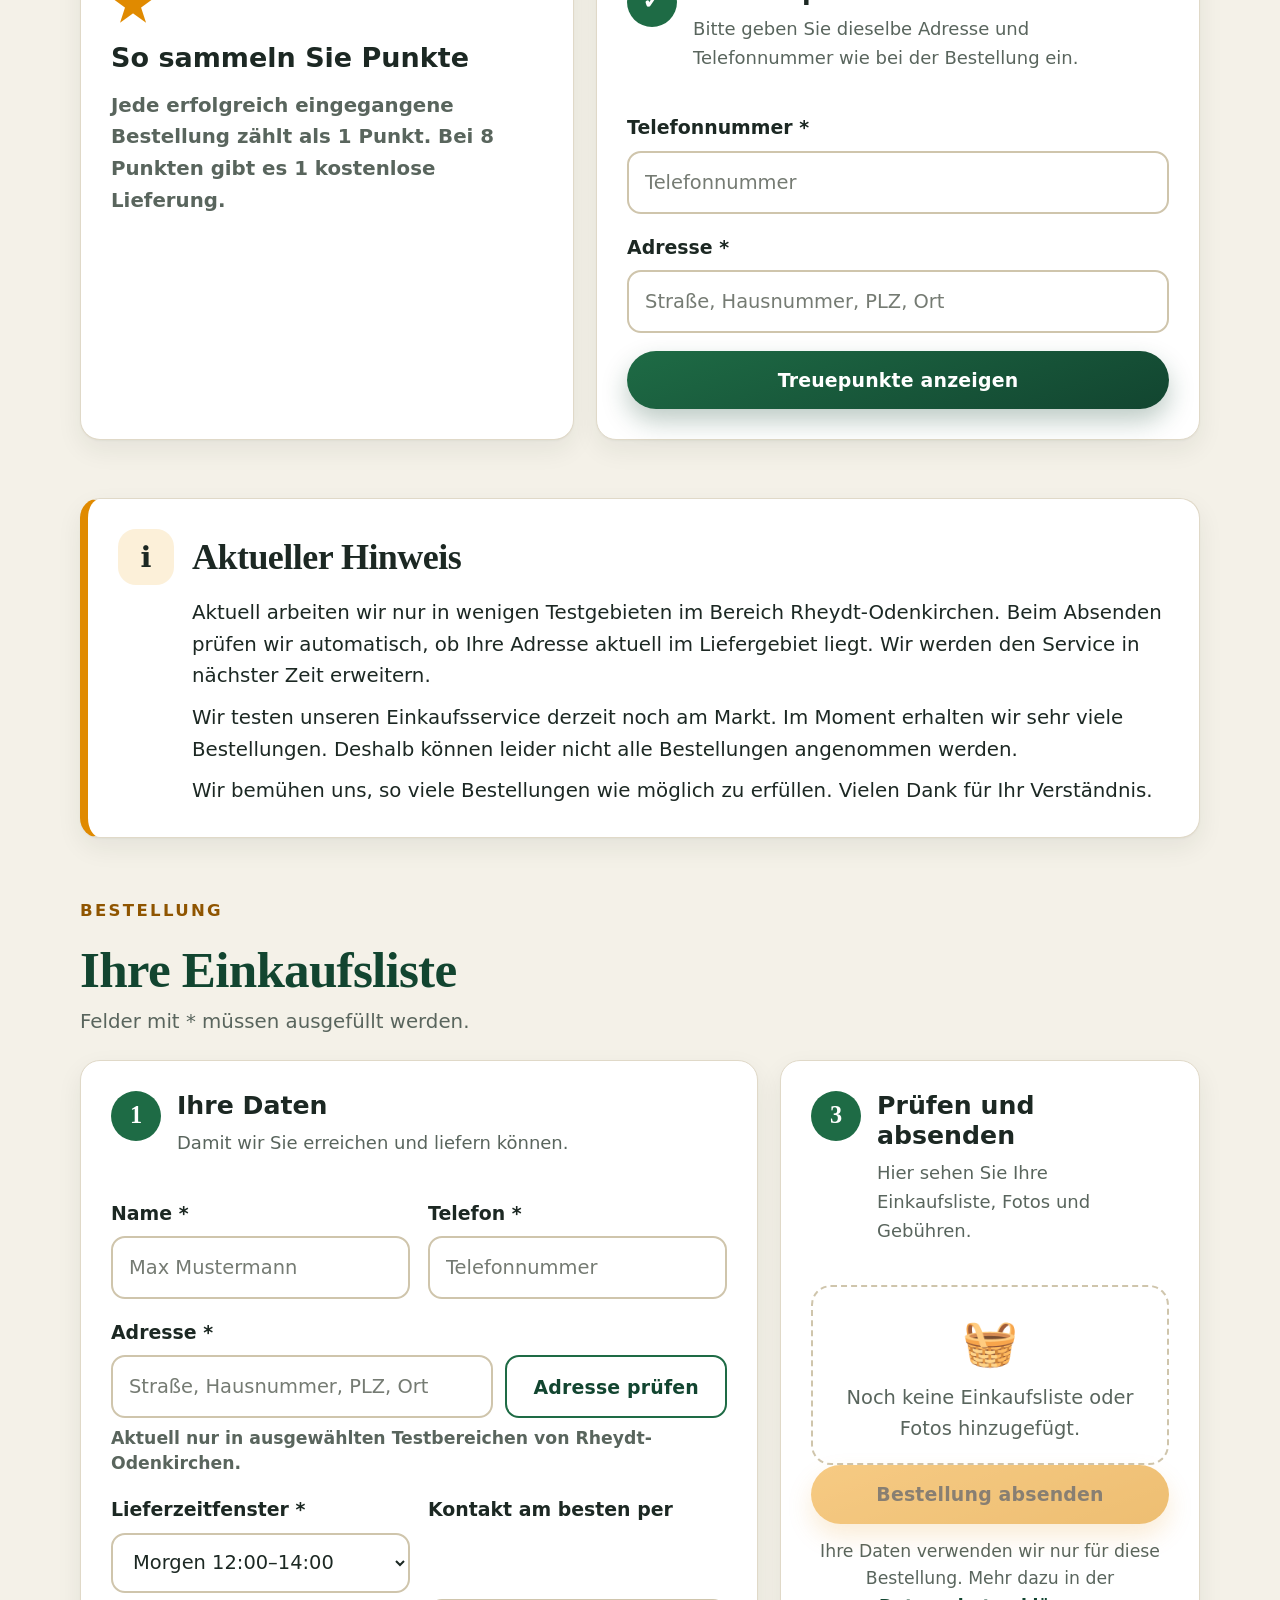
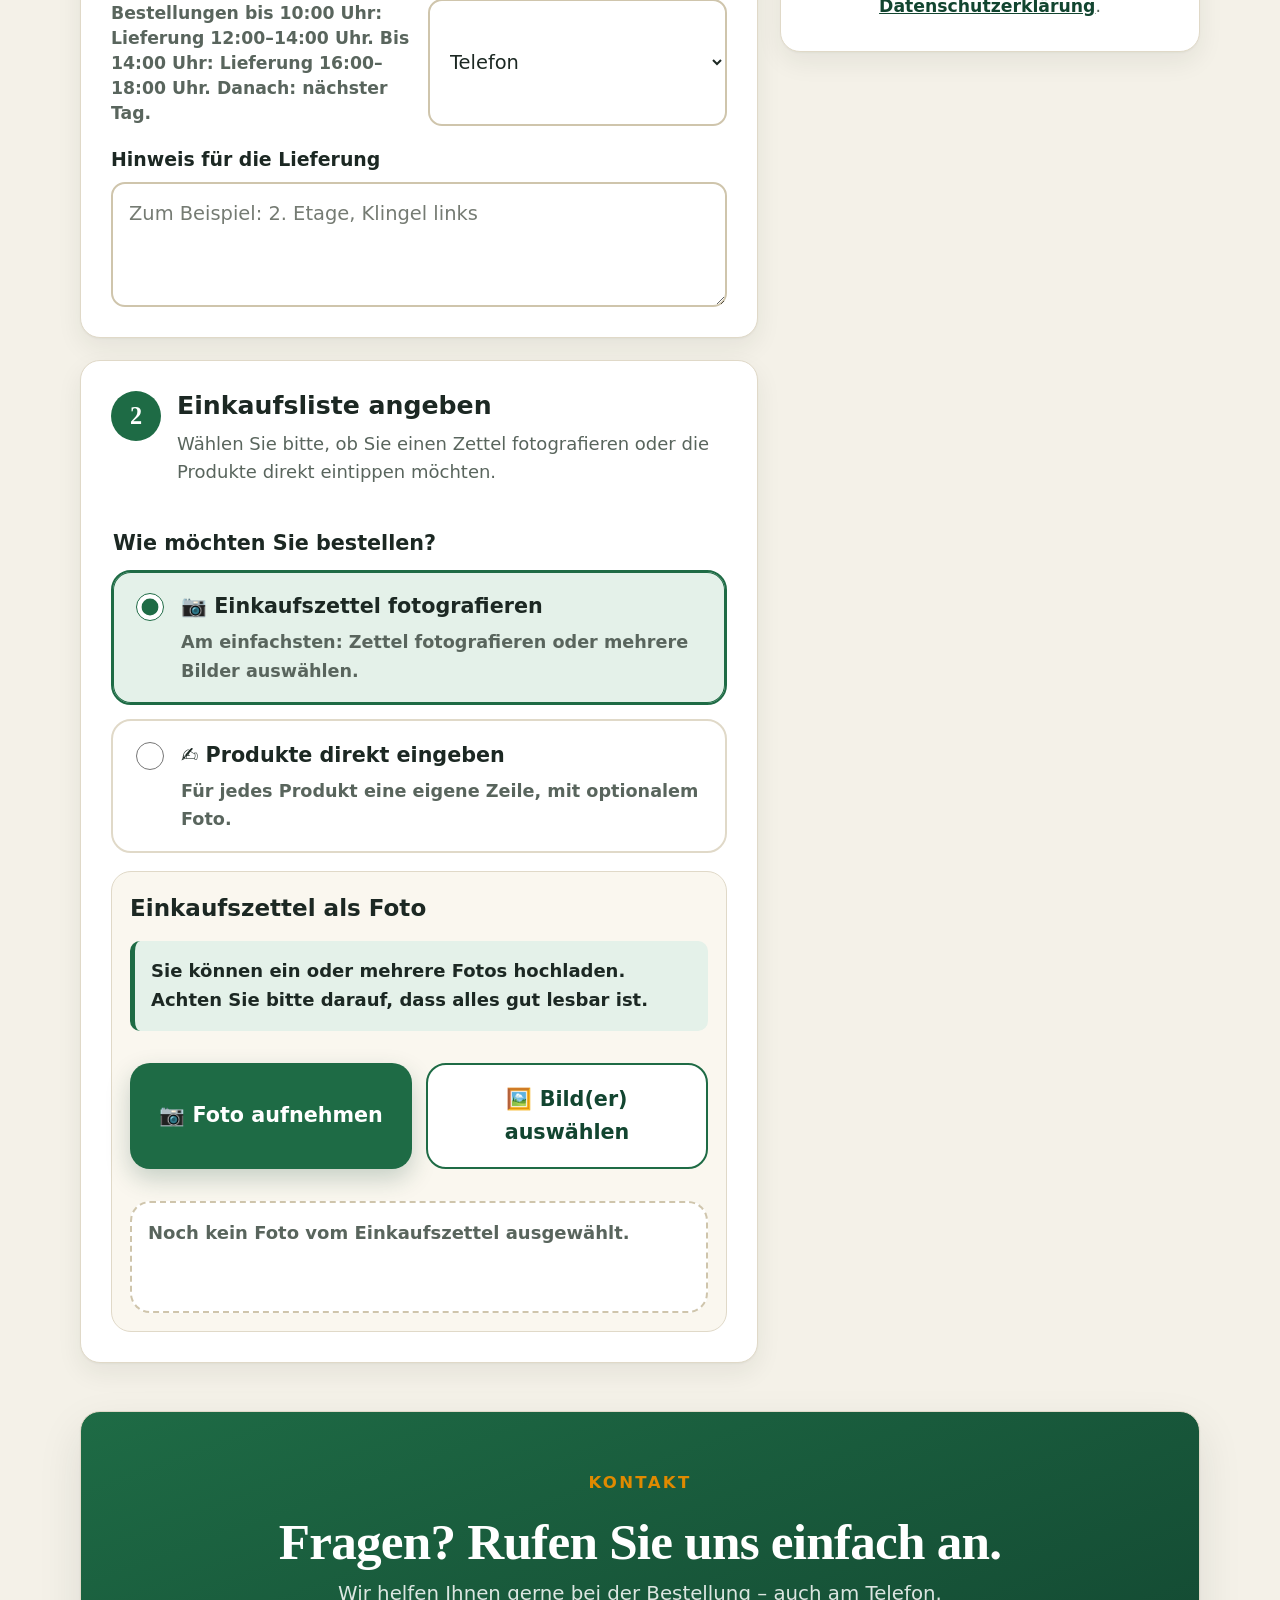
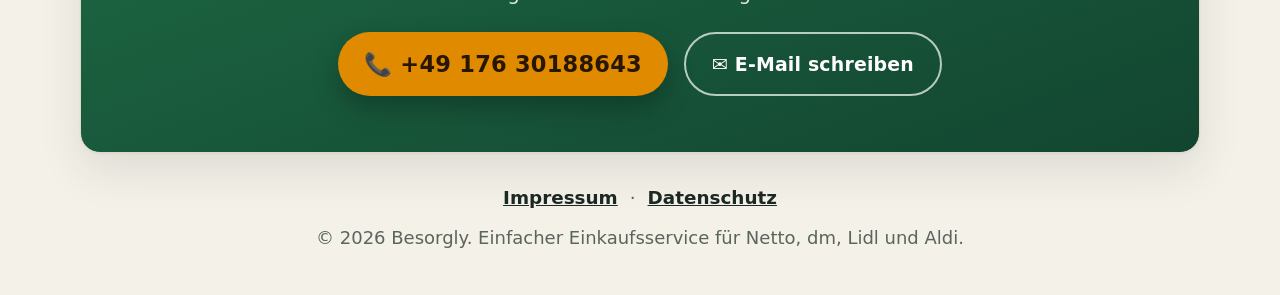
==== commit eed71fa8: "Redesign frontend with warm 'fresh market' visual language Full visual overhaul of the customer page" ====
--- a/index.html
+++ b/index.html
@@ -5,7 +5,7 @@
     <meta name="viewport" content="width=device-width, initial-scale=1.0">
     <meta name="description" content="Besorgly: Einfacher Einkaufsservice für ältere Menschen: Netto, dm, Lidl und Aldi.">
     <title>Besorgly | Einkauf einfach bestellen</title>
-    <link rel="stylesheet" href="styles.css?v=modify-20260612">
+    <link rel="stylesheet" href="styles.css?v=redesign-20260612">
 </head>
 <body>
     <header class="top-header" id="top">
@@ -399,6 +399,6 @@
 
     <div class="toast" id="toast" role="status" aria-live="polite"></div>
 
-    <script src="app.js?v=modify-20260612"></script>
+    <script src="app.js?v=fallback-20260612"></script>
 </body>
 </html>
--- a/styles.css
+++ b/styles.css
@@ -1,41 +1,54 @@
+/* ============================================================
+   Besorgly – „Frischer Markt“ Redesign
+   Warmes Papier, tiefes Marktgrün, Bernstein-Akzent,
+   Serifen-Überschriften, große Schrift für gute Lesbarkeit.
+   ============================================================ */
+
 :root {
-    --page: #fff7ed;
+    --page: #f4f1e8;
     --surface: #ffffff;
-    --surface-soft: #fff0df;
-    --text: #202127;
-    --muted: #5b5d66;
-    --primary: #2f3037;
-    --primary-dark: #17181d;
-    --primary-soft: #f1f1f3;
-    --accent: #f15f1b;
-    --accent-dark: #c9470f;
-    --accent-soft: #fff0e6;
-    --warning: #a8321f;
-    --warning-soft: #fff0ec;
-    --border: #dfd2bf;
-    --focus: #f15f1b;
-    --shadow: 0 14px 36px rgba(47, 48, 55, 0.12);
-    --radius: 22px;
+    --surface-soft: #faf7ef;
+    --text: #1c2823;
+    --muted: #59655d;
+    --primary: #1e6b45;
+    --primary-dark: #124530;
+    --primary-soft: #e4f1e9;
+    --accent: #e08a00;
+    --accent-dark: #8f5500;
+    --accent-soft: #fcf0d9;
+    --warning: #b3402f;
+    --warning-soft: #fbeae5;
+    --border: #e0d9c8;
+    --border-strong: #cfc5ac;
+    --focus: #e08a00;
+    --shadow: 0 1px 2px rgba(28, 40, 35, 0.05), 0 18px 44px rgba(28, 40, 35, 0.10);
+    --shadow-soft: 0 1px 2px rgba(28, 40, 35, 0.04), 0 10px 26px rgba(28, 40, 35, 0.07);
+    --radius: 20px;
+    --radius-small: 14px;
     --field-height: 60px;
+    --font-display: Georgia, "Times New Roman", "Noto Serif", serif;
+    --font-body: "Segoe UI", system-ui, -apple-system, Arial, sans-serif;
 }
 
 body.dark-mode {
-    --page: #0f1115;
-    --surface: #171a21;
-    --surface-soft: #20242d;
-    --text: #f5f5f6;
-    --muted: #b7bac4;
-    --primary: #f15f1b;
-    --primary-dark: #ffb184;
-    --primary-soft: #2b1b14;
-    --accent: #f15f1b;
-    --accent-dark: #ffb184;
-    --accent-soft: #2b1b14;
-    --warning: #ff8f7d;
-    --warning-soft: #2b1714;
-    --border: #343a46;
-    --focus: #ff9b5f;
-    --shadow: 0 18px 48px rgba(0, 0, 0, 0.48);
+    --page: #0f1512;
+    --surface: #18211c;
+    --surface-soft: #1f2a24;
+    --text: #f1f4f1;
+    --muted: #a9b8ae;
+    --primary: #4cb37e;
+    --primary-dark: #9adfba;
+    --primary-soft: #17382a;
+    --accent: #f3a73b;
+    --accent-dark: #ffcc85;
+    --accent-soft: #34270f;
+    --warning: #ff9d8a;
+    --warning-soft: #341c15;
+    --border: #2f3d36;
+    --border-strong: #44554c;
+    --focus: #f3a73b;
+    --shadow: 0 1px 2px rgba(0, 0, 0, 0.4), 0 18px 48px rgba(0, 0, 0, 0.5);
+    --shadow-soft: 0 1px 2px rgba(0, 0, 0, 0.35), 0 10px 28px rgba(0, 0, 0, 0.42);
 }
 
 * {
@@ -56,26 +69,26 @@
     min-height: 100vh;
     color: var(--text);
     background:
-        radial-gradient(circle at 8% 0%, rgba(241, 95, 27, 0.16), transparent 30rem),
-        radial-gradient(circle at 92% 6%, rgba(47, 48, 55, 0.10), transparent 28rem),
+        radial-gradient(circle at 0% 0%, rgba(30, 107, 69, 0.07), transparent 26rem),
+        radial-gradient(circle at 100% 4%, rgba(224, 138, 0, 0.09), transparent 30rem),
         var(--page);
-    font-family: Arial, Helvetica, sans-serif;
-    line-height: 1.55;
+    font-family: var(--font-body);
+    line-height: 1.6;
 }
 
 body.dark-mode {
     background:
-        radial-gradient(circle at 10% 0%, rgba(241, 95, 27, 0.10), transparent 28rem),
-        radial-gradient(circle at 92% 8%, rgba(255, 255, 255, 0.05), transparent 26rem),
+        radial-gradient(circle at 0% 0%, rgba(76, 179, 126, 0.07), transparent 26rem),
+        radial-gradient(circle at 100% 4%, rgba(243, 167, 59, 0.06), transparent 28rem),
         var(--page);
 }
 
 body.dark-mode input,
 body.dark-mode select,
 body.dark-mode textarea {
-    background: #12151b;
+    background: #121a16;
     color: var(--text);
-    border-color: var(--border);
+    border-color: var(--border-strong);
 }
 
 button,
@@ -93,22 +106,23 @@
 :focus-visible {
     outline: 4px solid var(--focus);
     outline-offset: 3px;
-}
+    border-radius: 6px;
+}
+
+/* ---------- Kopfzeile ---------- */
 
 .top-header {
     position: sticky;
     top: 0;
     z-index: 20;
-    border-bottom: 1px solid rgba(47, 48, 55, 0.14);
-    background: rgba(255, 255, 255, 0.94);
-    backdrop-filter: blur(16px);
-    box-shadow: 0 10px 28px rgba(47, 48, 55, 0.08);
+    border-bottom: 1px solid var(--border);
+    background: color-mix(in srgb, var(--surface) 92%, transparent);
+    backdrop-filter: blur(14px);
 }
 
 body.dark-mode .top-header {
-    border-bottom-color: rgba(241, 95, 27, 0.24);
-    background: rgba(15, 17, 21, 0.94);
-    box-shadow: 0 12px 34px rgba(0, 0, 0, 0.5);
+    border-bottom-color: var(--border);
+    background: rgba(15, 21, 18, 0.92);
 }
 
 .header-inner,
@@ -126,26 +140,21 @@
     align-items: center;
     justify-content: space-between;
     gap: 18px;
-    padding: 14px 0;
+    padding: 12px 0;
 }
 
 .brand {
     display: inline-flex;
     align-items: center;
     color: var(--text);
-    font-weight: 900;
+    font-weight: 800;
 }
 
 .brand-logo {
     display: block;
-    width: clamp(150px, 18vw, 220px);
+    width: clamp(140px, 16vw, 200px);
     height: auto;
-    border-radius: 16px;
-}
-
-body.dark-mode .button-primary,
-body.dark-mode .button-success {
-    color: #000000;
+    border-radius: 14px;
 }
 
 .header-actions,
@@ -155,6 +164,8 @@
     flex-wrap: wrap;
     gap: 12px;
 }
+
+/* ---------- Buttons ---------- */
 
 .contrast-toggle,
 .quick-order,
@@ -163,11 +174,13 @@
     align-items: center;
     justify-content: center;
     min-height: 56px;
-    padding: 14px 22px;
-    border-radius: 14px;
+    padding: 14px 26px;
+    border-radius: 999px;
     font-size: 1.05rem;
     font-weight: 800;
+    letter-spacing: 0.01em;
     cursor: pointer;
+    transition: transform 0.15s ease, box-shadow 0.15s ease, background-color 0.15s ease;
 }
 
 .contrast-toggle,
@@ -177,16 +190,25 @@
     color: var(--primary-dark);
 }
 
+.contrast-toggle:hover,
+.button-secondary:hover {
+    background: var(--primary-soft);
+}
+
 .quick-order {
-    border: 2px solid var(--accent);
+    border: 0;
     background: var(--accent);
+    color: #271700;
+    box-shadow: 0 10px 24px rgba(224, 138, 0, 0.30);
+}
+
+.contrast-toggle[aria-pressed="true"] {
+    background: var(--primary);
     color: #ffffff;
-    box-shadow: 0 10px 22px rgba(241, 95, 27, 0.22);
-}
-
-.contrast-toggle[aria-pressed="true"] {
-    background: var(--accent);
-    color: #000000;
+}
+
+body.dark-mode .contrast-toggle[aria-pressed="true"] {
+    color: #06130c;
 }
 
 .button {
@@ -194,17 +216,26 @@
     text-align: center;
 }
 
-.button-primary,
+.button-primary {
+    background: linear-gradient(160deg, var(--primary), var(--primary-dark));
+    color: #ffffff;
+    box-shadow: 0 12px 26px rgba(18, 69, 48, 0.28);
+}
+
 .button-success {
-    background: linear-gradient(135deg, var(--primary), var(--primary-dark));
-    color: #ffffff;
-    box-shadow: 0 12px 24px rgba(47, 48, 55, 0.20);
+    background: linear-gradient(160deg, #f0a01f, var(--accent));
+    color: #271700;
+    box-shadow: 0 12px 26px rgba(224, 138, 0, 0.30);
+}
+
+body.dark-mode .button-primary {
+    color: #06130c;
 }
 
 .button-primary:hover,
 .button-success:hover,
 .quick-order:hover {
-    transform: translateY(-1px);
+    transform: translateY(-2px);
 }
 
 .button-secondary {
@@ -214,6 +245,7 @@
 .button:disabled {
     cursor: not-allowed;
     opacity: 0.55;
+    transform: none;
 }
 
 .full-width {
@@ -229,12 +261,42 @@
     white-space: nowrap;
 }
 
+/* ---------- Typografie ---------- */
+
+h1,
+h2,
+h3,
+h4,
+p {
+    margin-top: 0;
+}
+
+h1,
+.section-title h2,
+.market-notice h2,
+.important-box h2,
+.modal-card h2 {
+    font-family: var(--font-display);
+    font-weight: 700;
+    letter-spacing: -0.015em;
+}
+
+h1 {
+    max-width: 800px;
+    margin-bottom: 18px;
+    color: var(--primary-dark);
+    font-size: clamp(2.6rem, 6.5vw, 4.6rem);
+    line-height: 1.05;
+}
+
+/* ---------- Hero ---------- */
+
 .hero {
     display: grid;
-    grid-template-columns: minmax(0, 1fr) minmax(320px, 430px);
-    gap: 28px;
+    grid-template-columns: minmax(0, 1fr) minmax(320px, 420px);
+    gap: 26px;
     align-items: stretch;
-    padding: 44px 0 28px;
+    padding: 46px 0 26px;
 }
 
 .hero-content,
@@ -244,104 +306,73 @@
     border: 1px solid var(--border);
     border-radius: var(--radius);
     background: var(--surface);
-    box-shadow: var(--shadow);
+    box-shadow: var(--shadow-soft);
 }
 
 .hero-content {
     position: relative;
     overflow: hidden;
-    padding: clamp(24px, 5vw, 42px);
-    background:
-        linear-gradient(135deg, rgba(255, 255, 255, 0.96), rgba(255, 240, 230, 0.92)),
-        radial-gradient(circle at 90% 12%, rgba(241, 95, 27, 0.18), transparent 16rem);
+    padding: clamp(26px, 5vw, 46px);
+    border-top: 6px solid var(--primary);
 }
 
 .hero-content::after {
     content: "";
     position: absolute;
-    right: -70px;
-    bottom: -90px;
-    width: 230px;
-    height: 230px;
+    right: -80px;
+    bottom: -110px;
+    width: 260px;
+    height: 260px;
     border-radius: 999px;
-    background: rgba(47, 48, 55, 0.08);
+    background: radial-gradient(circle, var(--primary-soft), transparent 70%);
     pointer-events: none;
-}
-
-body.dark-mode .hero-content {
-    background:
-        linear-gradient(135deg, rgba(23, 26, 33, 0.98), rgba(32, 36, 45, 0.94)),
-        radial-gradient(circle at 90% 12%, rgba(241, 95, 27, 0.16), transparent 16rem);
-}
-
-body.dark-mode .hero-content::after {
-    background: rgba(255, 255, 255, 0.05);
 }
 
 .service-label,
 .section-title span {
     display: inline-block;
-    margin: 0 0 14px;
-    padding: 7px 12px;
-    border-radius: 999px;
-    background: var(--accent-soft);
+    margin: 0 0 16px;
     color: var(--accent-dark);
+    font-size: 0.92rem;
     font-weight: 900;
-}
-
-body.dark-mode .service-label,
-body.dark-mode .section-title span,
-body.dark-mode .badge {
-    border: 2px solid var(--border);
-}
-
-h1,
-h2,
-h3,
-h4,
-p {
-    margin-top: 0;
-}
-
-h1 {
-    max-width: 780px;
-    margin-bottom: 18px;
-    color: var(--primary-dark);
-    font-size: clamp(2.7rem, 7vw, 5rem);
-    line-height: 1.04;
-    letter-spacing: -0.04em;
+    letter-spacing: 0.14em;
+    text-transform: uppercase;
 }
 
 .hero-text {
-    max-width: 700px;
+    max-width: 680px;
     margin-bottom: 28px;
     color: var(--muted);
-    font-size: clamp(1.25rem, 2.4vw, 1.55rem);
-    line-height: 1.5;
+    font-size: clamp(1.22rem, 2.3vw, 1.5rem);
+    line-height: 1.55;
 }
 
 .important-box {
     padding: 26px;
-    border-color: rgba(241, 95, 27, 0.32);
-    background: linear-gradient(180deg, var(--accent-soft), #ffffff);
+    border-top: 6px solid var(--accent);
+    background: linear-gradient(180deg, var(--accent-soft) 0%, var(--surface) 55%);
+}
+
+body.dark-mode .important-box {
+    background: linear-gradient(180deg, var(--accent-soft) 0%, var(--surface) 65%);
 }
 
 .important-box h2 {
     margin-bottom: 16px;
-    font-size: 1.7rem;
+    font-size: 1.65rem;
 }
 
 .important-box ul {
     display: grid;
-    gap: 16px;
+    gap: 15px;
     margin: 0;
     padding: 0;
     list-style: none;
 }
 
 .important-box li {
-    padding-left: 34px;
     position: relative;
+    padding-left: 38px;
     font-size: 1.08rem;
 }
 
@@ -349,16 +380,996 @@
     content: "✓";
     position: absolute;
     left: 0;
-    top: 0;
-    color: var(--primary-dark);
+    top: -2px;
+    display: inline-grid;
+    width: 27px;
+    height: 27px;
+    place-items: center;
+    border-radius: 999px;
+    background: var(--primary);
+    color: #ffffff;
+    font-size: 0.9rem;
     font-weight: 900;
 }
+
+body.dark-mode .important-box li::before {
+    color: #06130c;
+}
+
+/* ---------- Abschnitte ---------- */
 
 .cost-section,
 .loyalty-section,
 .order-section {
-    padding: 28px 0;
-}
+    padding: 30px 0;
+}
+
+.section-title {
+    margin-bottom: 22px;
+}
+
+.section-title h2 {
+    margin-bottom: 8px;
+    color: var(--primary-dark);
+    font-size: clamp(1.9rem, 4vw, 3rem);
+    line-height: 1.12;
+}
+
+.section-title p {
+    color: var(--muted);
+    font-size: 1.1rem;
+}
+
+.cost-cards {
+    display: grid;
+    grid-template-columns: repeat(4, minmax(0, 1fr));
+    gap: 16px;
+}
+
+.cost-card {
+    padding: 24px;
+    border-bottom: 5px solid var(--primary-soft);
+    transition: transform 0.18s ease;
+}
+
+.cost-card:hover {
+    transform: translateY(-3px);
+}
+
+.card-number {
+    display: block;
+    margin-bottom: 8px;
+    color: var(--accent);
+    font-family: var(--font-display);
+    font-size: 2.6rem;
+    font-weight: 700;
+    line-height: 1;
+}
+
+.cost-card h3,
+.panel-title h3 {
+    margin-bottom: 8px;
+    font-size: 1.4rem;
+    line-height: 1.2;
+}
+
+.cost-card p,
+.panel-title p,
+.fee-note,
+.item-details {
+    color: var(--muted);
+}
+
+/* ---------- Treuepunkte ---------- */
+
+.loyalty-grid {
+    display: grid;
+    grid-template-columns: minmax(280px, 0.9fr) minmax(320px, 1.1fr);
+    gap: 22px;
+    align-items: stretch;
+}
+
+.loyalty-card {
+    padding: clamp(22px, 4vw, 30px);
+    border: 1px solid var(--border);
+    border-top: 6px solid var(--accent);
+    border-radius: var(--radius);
+    background: var(--surface);
+    box-shadow: var(--shadow-soft);
+}
+
+.loyalty-card h3 {
+    margin-bottom: 10px;
+    font-size: 1.5rem;
+}
+
+.loyalty-card p {
+    margin-bottom: 0;
+    color: var(--muted);
+    font-size: 1.1rem;
+    font-weight: 600;
+}
+
+.loyalty-form {
+    box-shadow: var(--shadow-soft);
+}
+
+.loyalty-result {
+    margin-top: 18px;
+    padding: 18px;
+    border: 2px solid var(--primary);
+    border-radius: var(--radius-small);
+    background: var(--primary-soft);
+    color: var(--text);
+}
+
+.loyalty-result h4 {
+    margin-bottom: 8px;
+    font-size: 1.3rem;
+}
+
+.loyalty-result p {
+    margin-bottom: 8px;
+    font-size: 1.05rem;
+    font-weight: 600;
+}
+
+.loyalty-progress {
+    overflow: hidden;
+    height: 26px;
+    margin: 14px 0;
+    border-radius: 999px;
+    background: var(--surface);
+    border: 1px solid var(--border-strong);
+}
+
+.loyalty-progress span {
+    display: block;
+    height: 100%;
+    border-radius: 999px;
+    background: linear-gradient(90deg, var(--primary), #2d8b5d);
+}
+
+body.dark-mode .loyalty-progress span {
+    background: linear-gradient(90deg, var(--primary), var(--accent));
+}
+
+/* ---------- Hinweis-Banner ---------- */
+
+.market-notice {
+    display: grid;
+    grid-template-columns: auto 1fr;
+    gap: 18px;
+    width: min(1120px, calc(100% - 32px));
+    margin: 28px auto;
+    padding: clamp(20px, 4vw, 30px);
+    border: 1px solid var(--border);
+    border-left: 8px solid var(--accent);
+    border-radius: var(--radius);
+    background: var(--surface);
+    box-shadow: var(--shadow-soft);
+}
+
+.notice-icon {
+    display: grid;
+    width: 56px;
+    height: 56px;
+    place-items: center;
+    border-radius: 18px;
+    background: var(--accent-soft);
+    font-size: 1.6rem;
+}
+
+.market-notice h2 {
+    margin-bottom: 10px;
+    font-size: clamp(1.5rem, 3vw, 2rem);
+}
+
+.market-notice p {
+    margin-bottom: 10px;
+    color: var(--text);
+    font-size: 1.1rem;
+}
+
+.market-notice p:last-child {
+    margin-bottom: 0;
+}
+
+/* ---------- Bestellbereich ---------- */
+
+.order-grid {
+    display: grid;
+    grid-template-columns: minmax(0, 1fr) minmax(330px, 420px);
+    gap: 22px;
+    align-items: start;
+}
+
+.forms-column {
+    display: grid;
+    gap: 22px;
+}
+
+.panel {
+    padding: clamp(20px, 4vw, 30px);
+}
+
+.panel-title {
+    display: grid;
+    grid-template-columns: auto 1fr;
+    gap: 16px;
+    align-items: start;
+    margin-bottom: 22px;
+}
+
+.step-badge {
+    display: grid;
+    width: 50px;
+    height: 50px;
+    place-items: center;
+    border-radius: 999px;
+    background: var(--primary);
+    color: #ffffff;
+    font-family: var(--font-display);
+    font-size: 1.35rem;
+    font-weight: 700;
+}
+
+body.dark-mode .step-badge {
+    color: #06130c;
+}
+
+/* ---------- Formularfelder ---------- */
+
+.field-grid {
+    display: grid;
+    grid-template-columns: repeat(2, minmax(0, 1fr));
+    gap: 18px;
+}
+
+.field {
+    display: grid;
+    gap: 8px;
+    margin-bottom: 18px;
+}
+
+.field-grid .field {
+    margin-bottom: 0;
+}
+
+.field-wide {
+    grid-column: 1 / -1;
+}
+
+.field span,
+.field-label,
+.choice-group legend {
+    color: var(--text);
+    font-size: 1.05rem;
+    font-weight: 800;
+}
+
+.field-help {
+    color: var(--muted);
+    font-size: 0.96rem;
+    font-weight: 600;
+    line-height: 1.45;
+}
+
+.address-check-row {
+    display: grid;
+    grid-template-columns: minmax(0, 1fr) auto;
+    gap: 12px;
+    align-items: stretch;
+}
+
+.address-check-row .button {
+    min-height: var(--field-height);
+    border: 2px solid var(--primary);
+    border-radius: var(--radius-small);
+    white-space: nowrap;
+}
+
+.address-check-result {
+    padding: 14px 16px;
+    border: 2px solid var(--border);
+    border-radius: var(--radius-small);
+    background: var(--surface-soft);
+    color: var(--text);
+    font-size: 1rem;
+    font-weight: 700;
+}
+
+.address-check-result.success {
+    border-color: var(--primary);
+    background: var(--primary-soft);
+}
+
+.address-check-result.error {
+    border-color: var(--warning);
+    background: var(--warning-soft);
+    color: var(--warning);
+}
+
+.deposit-check-result {
+    padding: 16px;
+    border: 2px solid var(--accent);
+    border-radius: var(--radius-small);
+    background: var(--accent-soft);
+    color: var(--text);
+    font-size: 1.02rem;
+    font-weight: 650;
+    line-height: 1.55;
+}
+
+.deposit-check-result.returning {
+    border-color: var(--primary);
+    background: var(--primary-soft);
+}
+
+.deposit-check-result h4 {
+    margin: 0 0 8px;
+    font-size: 1.2rem;
+}
+
+.deposit-check-result p {
+    margin: 0 0 8px;
+}
+
+.deposit-check-result a {
+    display: inline-flex;
+    align-items: center;
+    min-height: 44px;
+    margin: 5px 0;
+    padding: 8px 14px;
+    border-radius: 999px;
+    background: var(--primary);
+    color: #ffffff;
+    font-weight: 800;
+}
+
+body.dark-mode .deposit-check-result a {
+    color: #06130c;
+}
+
+.payment-line {
+    display: block;
+    overflow-wrap: anywhere;
+}
+
+input,
+select,
+textarea {
+    width: 100%;
+    min-height: var(--field-height);
+    padding: 14px 16px;
+    border: 2px solid var(--border-strong);
+    border-radius: var(--radius-small);
+    background: #ffffff;
+    color: var(--text);
+    font-size: 1.08rem;
+    transition: border-color 0.15s ease;
+}
+
+input:hover,
+select:hover,
+textarea:hover {
+    border-color: var(--primary);
+}
+
+textarea {
+    min-height: 112px;
+    resize: vertical;
+}
+
+input::placeholder,
+textarea::placeholder {
+    color: #757b73;
+}
+
+body.dark-mode input::placeholder,
+body.dark-mode textarea::placeholder {
+    color: #c4cdc4;
+}
+
+/* ---------- Eingabe-Art (Foto / Produkte) ---------- */
+
+.choice-group {
+    display: grid;
+    gap: 14px;
+    margin: 22px 0 18px;
+    padding: 0;
+    border: 0;
+}
+
+.entry-mode-choice {
+    display: grid;
+    gap: 14px;
+    margin: 0 0 18px;
+    padding: 0;
+    border: 0;
+}
+
+.entry-mode-choice legend {
+    margin-bottom: 10px;
+    color: var(--text);
+    font-size: 1.15rem;
+    font-weight: 900;
+}
+
+.entry-mode-card {
+    display: grid;
+    grid-template-columns: auto 1fr;
+    gap: 14px;
+    align-items: start;
+    padding: 18px;
+    border: 2px solid var(--border);
+    border-radius: var(--radius);
+    background: var(--surface);
+    cursor: pointer;
+    transition: border-color 0.15s ease, background-color 0.15s ease;
+}
+
+.entry-mode-card:hover {
+    border-color: var(--primary);
+}
+
+.entry-mode-card:has(input:checked) {
+    border-color: var(--primary);
+    background: var(--primary-soft);
+    box-shadow: inset 0 0 0 1px var(--primary);
+}
+
+.entry-mode-card input {
+    width: 28px;
+    height: 28px;
+    min-height: auto;
+    margin-top: 3px;
+    accent-color: var(--primary);
+}
+
+.entry-mode-card strong,
+.entry-mode-card small {
+    display: block;
+}
+
+.entry-mode-card strong {
+    font-size: 1.15rem;
+}
+
+.entry-mode-card small {
+    margin-top: 5px;
+    color: var(--muted);
+    font-size: 0.98rem;
+    font-weight: 600;
+}
+
+.entry-mode-panel {
+    display: grid;
+    gap: 14px;
+    padding: 18px;
+    border: 1px solid var(--border);
+    border-radius: var(--radius);
+    background: var(--surface-soft);
+}
+
+.entry-mode-panel h4 {
+    margin: 0;
+    font-size: 1.28rem;
+}
+
+.entry-mode-panel[hidden] {
+    display: none;
+}
+
+/* ---------- Produktzeilen ---------- */
+
+.product-rows {
+    display: grid;
+    gap: 18px;
+    margin-bottom: 18px;
+}
+
+.product-row {
+    display: grid;
+    gap: 16px;
+    padding: 18px;
+    border: 1px solid var(--border);
+    border-left: 6px solid var(--primary);
+    border-radius: var(--radius);
+    background: var(--surface);
+}
+
+.product-row-head {
+    display: flex;
+    align-items: center;
+    justify-content: space-between;
+    gap: 12px;
+}
+
+.product-row-head strong {
+    font-family: var(--font-display);
+    font-size: 1.3rem;
+}
+
+.remove-product-row {
+    min-height: 44px;
+    padding: 8px 16px;
+    border: 2px solid var(--warning);
+    border-radius: 999px;
+    background: var(--warning-soft);
+    color: var(--warning);
+    cursor: pointer;
+    font-weight: 800;
+}
+
+.product-fields {
+    display: grid;
+    grid-template-columns: minmax(0, 1.3fr) minmax(120px, 0.7fr);
+    gap: 14px;
+}
+
+.product-note-field {
+    margin: 0;
+}
+
+.product-photo-area {
+    display: grid;
+    gap: 12px;
+    padding: 14px;
+    border: 2px dashed var(--border-strong);
+    border-radius: var(--radius-small);
+    background: var(--surface-soft);
+}
+
+.product-photo-button {
+    display: flex;
+    align-items: center;
+    justify-content: center;
+    min-height: 60px;
+    padding: 14px;
+    border-radius: 999px;
+    background: var(--primary);
+    color: #ffffff;
+    cursor: pointer;
+    font-size: 1.05rem;
+    font-weight: 800;
+    text-align: center;
+}
+
+.product-photo-choice-menu {
+    display: grid;
+    grid-template-columns: repeat(2, minmax(0, 1fr));
+    gap: 10px;
+}
+
+.product-photo-choice-option {
+    display: flex;
+    align-items: center;
+    justify-content: center;
+    min-height: 58px;
+    padding: 12px;
+    border-radius: 999px;
+    background: var(--primary);
+    color: #ffffff;
+    cursor: pointer;
+    font-size: 1.02rem;
+    font-weight: 800;
+    text-align: center;
+}
+
+.product-photo-choice-option.secondary {
+    border: 2px solid var(--primary);
+    background: var(--surface);
+    color: var(--primary-dark);
+}
+
+body.dark-mode .product-photo-choice-option,
+body.dark-mode .product-photo-button {
+    color: #06130c;
+}
+
+body.dark-mode .product-photo-choice-option.secondary {
+    color: var(--primary-dark);
+}
+
+.product-photo-area p {
+    margin: 0;
+    color: var(--muted);
+    font-weight: 700;
+}
+
+.product-photo-thumbs {
+    display: grid;
+    grid-template-columns: repeat(3, minmax(0, 1fr));
+    gap: 10px;
+}
+
+.product-photo-thumb {
+    position: relative;
+    overflow: hidden;
+    border: 1px solid var(--border);
+    border-radius: var(--radius-small);
+    background: var(--surface);
+}
+
+.product-photo-thumb img {
+    display: block;
+    width: 100%;
+    aspect-ratio: 1;
+    object-fit: cover;
+}
+
+.remove-product-photo {
+    position: absolute;
+    top: 6px;
+    right: 6px;
+    width: 34px;
+    height: 34px;
+    border: 2px solid var(--warning);
+    border-radius: 999px;
+    background: #ffffff;
+    color: var(--warning);
+    cursor: pointer;
+    font-size: 1.1rem;
+    font-weight: 900;
+}
+
+.add-product-button {
+    margin-bottom: 18px;
+}
+
+.choice-card {
+    display: grid;
+    grid-template-columns: auto 1fr;
+    gap: 14px;
+    align-items: start;
+    padding: 18px;
+    border: 2px solid var(--border);
+    border-radius: var(--radius-small);
+    background: var(--surface);
+    cursor: pointer;
+}
+
+.choice-card input {
+    width: 28px;
+    height: 28px;
+    min-height: auto;
+    margin: 4px 0 0;
+    accent-color: var(--primary);
+}
+
+.choice-card strong,
+.choice-card small {
+    display: block;
+}
+
+.choice-card strong {
+    font-size: 1.1rem;
+}
+
+.choice-card small {
+    margin-top: 4px;
+    color: var(--muted);
+    font-size: 0.98rem;
+}
+
+.inline-warning {
+    margin: 0 0 18px;
+    padding: 16px;
+    border: 2px solid var(--warning);
+    border-radius: var(--radius-small);
+    background: var(--warning-soft);
+    color: var(--warning);
+    font-weight: 700;
+}
+
+/* ---------- Foto-Bereich ---------- */
+
+.photo-panel {
+    background: var(--surface-soft);
+}
+
+body.dark-mode .photo-panel {
+    background: var(--surface);
+}
+
+.photo-help {
+    margin-bottom: 18px;
+    padding: 16px;
+    border-left: 5px solid var(--primary);
+    border-radius: 10px;
+    background: var(--primary-soft);
+    color: var(--text);
+    font-weight: 600;
+}
+
+.photo-actions {
+    display: grid;
+    grid-template-columns: repeat(2, minmax(0, 1fr));
+    gap: 14px;
+    margin-bottom: 18px;
+}
+
+.photo-button {
+    display: flex;
+    align-items: center;
+    justify-content: center;
+    min-height: 76px;
+    padding: 18px;
+    border-radius: var(--radius);
+    background: var(--primary);
+    color: #ffffff;
+    cursor: pointer;
+    font-size: 1.15rem;
+    font-weight: 800;
+    text-align: center;
+    box-shadow: 0 10px 24px rgba(18, 69, 48, 0.22);
+}
+
+body.dark-mode .photo-button {
+    color: #06130c;
+}
+
+.photo-button.secondary {
+    border: 2px solid var(--primary);
+    background: var(--surface);
+    color: var(--primary-dark);
+    box-shadow: none;
+}
+
+.photo-preview {
+    display: grid;
+    gap: 14px;
+    min-height: 112px;
+    padding: 16px;
+    border: 2px dashed var(--border-strong);
+    border-radius: var(--radius);
+    background: var(--surface);
+}
+
+.photo-preview p {
+    margin: 0;
+    color: var(--muted);
+    font-weight: 600;
+}
+
+.photo-grid,
+.modal-photo-grid {
+    display: grid;
+    grid-template-columns: repeat(2, minmax(0, 1fr));
+    gap: 12px;
+}
+
+.photo-card {
+    display: grid;
+    gap: 10px;
+    padding: 10px;
+    border: 1px solid var(--border);
+    border-radius: var(--radius-small);
+    background: var(--surface);
+    box-shadow: var(--shadow-soft);
+}
+
+.photo-card img {
+    width: 100%;
+    aspect-ratio: 4 / 3;
+    object-fit: cover;
+    border-radius: 10px;
+    border: 1px solid var(--border);
+}
+
+.photo-card-name {
+    overflow-wrap: anywhere;
+    color: var(--muted);
+    font-size: 0.92rem;
+    font-weight: 600;
+}
+
+.remove-photo {
+    min-height: 46px;
+    border: 2px solid var(--warning);
+    border-radius: 999px;
+    background: var(--warning-soft);
+    color: var(--warning);
+    cursor: pointer;
+    font-weight: 800;
+}
+
+.keep-photo {
+    min-height: 46px;
+    border: 2px solid var(--primary);
+    border-radius: 999px;
+    background: var(--primary-soft);
+    color: var(--primary-dark);
+    cursor: pointer;
+    font-weight: 800;
+}
+
+.photo-card.is-removed img {
+    opacity: 0.4;
+}
+
+.photo-card.is-removed .photo-card-name {
+    text-decoration: line-through;
+}
+
+/* ---------- Bestellung ändern ---------- */
+
+.edit-order-banner {
+    display: flex;
+    flex-wrap: wrap;
+    justify-content: space-between;
+    align-items: center;
+    gap: 14px;
+    margin-bottom: 18px;
+    padding: clamp(16px, 3vw, 22px);
+    border: 1px solid var(--border);
+    border-left: 8px solid var(--primary);
+    border-radius: var(--radius);
+    background: var(--primary-soft);
+    box-shadow: var(--shadow-soft);
+}
+
+.edit-order-banner p {
+    margin-bottom: 0;
+    color: var(--text);
+    font-weight: 600;
+}
+
+/* ---------- Zusammenfassung ---------- */
+
+.summary-panel {
+    position: sticky;
+    top: 96px;
+}
+
+.empty-state {
+    display: grid;
+    place-items: center;
+    min-height: 180px;
+    padding: 18px;
+    border: 2px dashed var(--border-strong);
+    border-radius: var(--radius);
+    color: var(--muted);
+    text-align: center;
+}
+
+.empty-state span {
+    font-size: 2.5rem;
+}
+
+.empty-state p {
+    margin-bottom: 0;
+    font-size: 1.08rem;
+}
+
+.item-list {
+    display: grid;
+    gap: 14px;
+}
+
+.photo-summary {
+    margin-top: 14px;
+    padding: 14px;
+    border-left: 5px solid var(--primary);
+    border-radius: 10px;
+    background: var(--primary-soft);
+    color: var(--primary-dark);
+    font-weight: 800;
+}
+
+.cart-item {
+    display: grid;
+    grid-template-columns: 1fr auto;
+    gap: 12px;
+    padding: 16px;
+    border: 1px solid var(--border);
+    border-radius: var(--radius-small);
+    background: var(--surface);
+}
+
+.cart-item h4 {
+    margin-bottom: 10px;
+    font-size: 1.15rem;
+}
+
+.item-meta {
+    display: flex;
+    flex-wrap: wrap;
+    gap: 8px;
+    margin-bottom: 8px;
+}
+
+.badge {
+    display: inline-flex;
+    align-items: center;
+    min-height: 32px;
+    padding: 5px 12px;
+    border-radius: 999px;
+    background: var(--primary-soft);
+    color: var(--primary-dark);
+    font-size: 0.9rem;
+    font-weight: 700;
+}
+
+.badge.cheapest {
+    background: var(--accent-soft);
+    color: var(--accent-dark);
+}
+
+.item-details {
+    margin-bottom: 0;
+}
+
+.remove-item {
+    display: grid;
+    width: 48px;
+    height: 48px;
+    place-items: center;
+    border: 2px solid var(--warning);
+    border-radius: 999px;
+    background: var(--warning-soft);
+    color: var(--warning);
+    cursor: pointer;
+    font-size: 1.4rem;
+    font-weight: 900;
+}
+
+.fee-box {
+    display: grid;
+    gap: 12px;
+    margin: 20px 0;
+    padding: 18px;
+    border: 1px solid var(--border);
+    border-radius: var(--radius-small);
+    background: var(--surface-soft);
+}
+
+.fee-box h4 {
+    margin-bottom: 2px;
+    font-family: var(--font-display);
+    font-size: 1.3rem;
+}
+
+.fee-row {
+    display: flex;
+    justify-content: space-between;
+    gap: 16px;
+    padding: 2px 0;
+}
+
+.fee-row strong {
+    text-align: right;
+}
+
+.fee-row.total {
+    margin-top: 8px;
+    padding-top: 14px;
+    border-top: 2px solid var(--border-strong);
+    color: var(--primary-dark);
+    font-size: 1.15rem;
+    font-weight: 900;
+}
+
+.fee-note {
+    margin-bottom: 0;
+    font-weight: 600;
+}
+
+.privacy-note {
+    margin: 14px 0 0;
+    font-size: 0.96rem;
+    color: var(--muted);
+    text-align: center;
+}
+
+.privacy-note a {
+    color: var(--primary-dark);
+    text-decoration: underline;
+    font-weight: 700;
+}
+
+/* ---------- Bestellstatus (schwebendes Panel) ---------- */
 
 .order-status-section {
     position: fixed;
@@ -370,10 +1381,10 @@
     margin: 0;
     padding: 16px;
     overflow-y: auto;
-    border: 3px solid var(--primary);
-    border-radius: 24px;
-    background: rgba(255, 255, 255, 0.98);
-    box-shadow: 0 24px 70px rgba(15, 23, 42, 0.25);
+    border: 2px solid var(--primary);
+    border-radius: var(--radius);
+    background: var(--surface);
+    box-shadow: var(--shadow);
     scroll-margin: 0;
 }
 
@@ -396,41 +1407,152 @@
     z-index: 1;
     margin: -16px -16px 14px;
     padding: 16px;
-    border-bottom: 2px solid var(--border);
-    border-radius: 20px 20px 0 0;
-    background: rgba(255, 255, 255, 0.98);
+    border-bottom: 1px solid var(--border);
+    border-radius: 18px 18px 0 0;
+    background: var(--surface);
 }
 
 .order-status-section .section-title span {
     margin-bottom: 8px;
-    background: var(--primary);
-    color: #ffffff;
+    color: var(--primary);
 }
 
 .order-status-section .section-title h2 {
     margin-bottom: 6px;
-    font-size: clamp(1.55rem, 4vw, 2.1rem);
+    font-size: clamp(1.5rem, 4vw, 2rem);
 }
 
 .order-status-section .section-title p {
-    font-size: 1rem;
+    font-size: 0.98rem;
+    font-weight: 600;
+    color: var(--muted);
+}
+
+.order-status-list {
+    display: grid;
+    gap: 14px;
+}
+
+.order-status-card {
+    display: grid;
+    gap: 14px;
+    padding: clamp(18px, 3vw, 24px);
+    border: 1px solid var(--border);
+    border-left: 6px solid var(--primary);
+    border-radius: var(--radius-small);
+    background: var(--surface);
+    box-shadow: var(--shadow-soft);
+}
+
+.order-status-card.cancelled {
+    border-color: var(--warning);
+    border-left-color: var(--warning);
+    background: var(--warning-soft);
+}
+
+.order-status-top {
+    display: flex;
+    justify-content: space-between;
+    gap: 14px;
+    align-items: flex-start;
+}
+
+.order-status-top h3 {
+    margin-bottom: 6px;
+    font-size: 1.2rem;
+}
+
+.order-status-top p,
+.order-status-card p {
+    margin-bottom: 0;
+    color: var(--muted);
+    font-weight: 600;
+}
+
+.order-status-badge {
+    display: inline-flex;
+    align-items: center;
+    min-height: 38px;
+    padding: 7px 14px;
+    border-radius: 999px;
+    background: var(--accent-soft);
+    color: var(--accent-dark);
     font-weight: 800;
-}
-
-.order-status-list {
-    display: grid;
-    gap: 14px;
-}
+    white-space: nowrap;
+}
+
+.order-status-badge.accepted,
+.order-status-badge.delivered {
+    background: var(--primary-soft);
+    color: var(--primary-dark);
+}
+
+.order-status-badge.shopping {
+    background: #e3edff;
+    color: #1d4fa6;
+}
+
+body.dark-mode .order-status-badge.shopping {
+    background: #18253d;
+    color: #9ec1ff;
+}
+
+.order-status-badge.rejected,
+.order-status-badge.cancelled {
+    background: var(--warning-soft);
+    color: var(--warning);
+}
+
+.order-status-actions {
+    display: flex;
+    flex-wrap: wrap;
+    gap: 10px;
+}
+
+.cancel-order-button {
+    min-height: 48px;
+    padding: 10px 18px;
+    border: 2px solid var(--warning);
+    border-radius: 999px;
+    background: var(--warning-soft);
+    color: var(--warning);
+    cursor: pointer;
+    font-weight: 800;
+}
+
+.modify-order-button {
+    min-height: 48px;
+    padding: 10px 18px;
+    border: 2px solid var(--primary);
+    border-radius: 999px;
+    background: var(--primary-soft);
+    color: var(--primary-dark);
+    cursor: pointer;
+    font-weight: 800;
+}
+
+.remove-status-button {
+    min-height: 48px;
+    padding: 10px 18px;
+    border: 2px solid var(--border-strong);
+    border-radius: 999px;
+    background: var(--surface);
+    color: var(--text);
+    cursor: pointer;
+    font-weight: 800;
+}
+
+/* ---------- Anzahlung (Altbestand, selten genutzt) ---------- */
 
 .post-submit-deposit-reminder {
     display: flex;
     gap: 16px;
     margin-bottom: 18px;
     padding: clamp(18px, 3vw, 24px);
-    border: 3px solid #f59e0b;
+    border: 2px solid var(--accent);
     border-radius: var(--radius);
-    background: #fffbeb;
-    box-shadow: var(--shadow);
+    background: var(--accent-soft);
+    box-shadow: var(--shadow-soft);
 }
 
 .deposit-reminder-icon {
@@ -441,7 +1563,7 @@
     width: 58px;
     height: 58px;
     border-radius: 18px;
-    background: #fef3c7;
+    background: var(--surface);
     font-size: 2rem;
 }
 
@@ -453,15 +1575,15 @@
 
 .deposit-reminder-content h3 {
     margin: 0;
-    color: #92400e;
-    font-size: clamp(1.45rem, 3vw, 1.9rem);
+    color: var(--accent-dark);
+    font-size: clamp(1.4rem, 3vw, 1.8rem);
 }
 
 .deposit-reminder-content p {
     margin: 0;
     color: var(--text);
-    font-size: 1.1rem;
-    font-weight: 800;
+    font-size: 1.08rem;
+    font-weight: 700;
 }
 
 .deposit-reminder-actions {
@@ -474,1048 +1596,49 @@
     display: grid;
     gap: 8px;
     padding: 14px;
-    border: 2px solid #fde68a;
-    border-radius: 14px;
+    border: 1px solid var(--border);
+    border-radius: var(--radius-small);
     background: var(--surface);
 }
 
 .deposit-reminder-details span {
     overflow-wrap: anywhere;
-    font-weight: 800;
+    font-weight: 700;
 }
 
 .deposit-reminder-warning {
     padding: 12px 14px;
     border-radius: 12px;
-    background: #fff7ed;
-}
-
-.order-status-card {
-    display: grid;
-    gap: 14px;
-    padding: clamp(18px, 3vw, 24px);
-    border: 2px solid var(--border);
-    border-radius: var(--radius);
-    background: var(--surface);
-    box-shadow: var(--shadow);
-}
-
-.order-status-card.cancelled {
-    border-color: var(--warning);
-    background: var(--warning-soft);
-}
-
-.order-status-top {
-    display: flex;
-    justify-content: space-between;
-    gap: 14px;
-    align-items: flex-start;
-}
-
-.order-status-top h3 {
-    margin-bottom: 6px;
-    font-size: 1.25rem;
-}
-
-.order-status-top p,
-.order-status-card p {
-    margin-bottom: 0;
-    color: var(--muted);
-    font-weight: 700;
-}
-
-.order-status-badge {
-    display: inline-flex;
-    align-items: center;
-    min-height: 38px;
-    padding: 7px 12px;
-    border-radius: 999px;
-    background: #fff4d8;
-    color: #7a4a00;
-    font-weight: 900;
-    white-space: nowrap;
-}
-
-.order-status-badge.accepted,
-.order-status-badge.delivered {
-    background: var(--primary-soft);
-    color: var(--primary-dark);
-}
-
-.order-status-badge.shopping {
-    background: #e6f0ff;
-    color: #174ea6;
-}
-
-.order-status-badge.rejected,
-.order-status-badge.cancelled {
-    background: var(--warning-soft);
-    color: var(--warning);
-}
-
-.order-status-actions {
-    display: flex;
-    flex-wrap: wrap;
-    gap: 10px;
-}
-
-.cancel-order-button {
-    min-height: 48px;
-    padding: 10px 16px;
-    border: 2px solid var(--warning);
-    border-radius: 12px;
-    background: var(--warning-soft);
-    color: var(--warning);
-    cursor: pointer;
-    font-weight: 900;
-}
-
-.modify-order-button {
-    min-height: 48px;
-    padding: 10px 16px;
-    border: 2px solid var(--primary-dark);
-    border-radius: 12px;
-    background: var(--primary-soft);
-    color: var(--primary-dark);
-    cursor: pointer;
-    font-weight: 900;
-}
-
-.remove-status-button {
-    min-height: 48px;
-    padding: 10px 16px;
-    border: 2px solid var(--border);
-    border-radius: 12px;
-    background: var(--surface);
-    color: var(--text);
-    cursor: pointer;
-    font-weight: 900;
-}
-
-.loyalty-grid {
-    display: grid;
-    grid-template-columns: minmax(280px, 0.9fr) minmax(320px, 1.1fr);
-    gap: 22px;
-    align-items: stretch;
-}
-
-.loyalty-card {
-    border: 2px solid var(--border);
-    border-radius: var(--radius);
-    background: var(--surface);
-    box-shadow: var(--shadow);
-    padding: clamp(22px, 4vw, 30px);
-}
-
-.loyalty-card h3 {
-    margin-bottom: 10px;
-    font-size: 1.55rem;
-}
-
-.loyalty-card p {
-    margin-bottom: 0;
-    color: var(--muted);
-    font-size: 1.12rem;
-    font-weight: 700;
-}
-
-.loyalty-form {
-    box-shadow: var(--shadow);
-}
-
-.loyalty-result {
-    margin-top: 18px;
-    padding: 18px;
-    border: 3px solid var(--primary);
-    border-radius: 16px;
-    background: var(--primary-soft);
-    color: var(--text);
-}
-
-.loyalty-result h4 {
-    margin-bottom: 8px;
-    font-size: 1.35rem;
-}
-
-.loyalty-result p {
-    margin-bottom: 8px;
-    font-size: 1.08rem;
-    font-weight: 700;
-}
-
-.loyalty-progress {
-    overflow: hidden;
-    height: 28px;
-    margin: 14px 0;
-    border: 2px solid var(--border);
-    border-radius: 999px;
-    background: var(--surface);
-}
-
-.loyalty-progress span {
-    display: block;
-    height: 100%;
-    border-radius: 999px;
-    background: var(--primary);
-}
-
-body.dark-mode .loyalty-progress span {
-    background: var(--accent);
-}
-
-.market-notice {
-    display: grid;
-    grid-template-columns: auto 1fr;
-    gap: 18px;
-    width: min(1120px, calc(100% - 32px));
-    margin: 28px auto;
-    padding: clamp(20px, 4vw, 30px);
-    border: 3px solid var(--accent);
-    border-radius: var(--radius);
     background: var(--surface-soft);
-    box-shadow: var(--shadow);
-}
-
-.notice-icon {
-    display: grid;
-    width: 58px;
-    height: 58px;
-    place-items: center;
-    border-radius: 50%;
-    background: var(--accent);
-    color: #000000;
-    font-size: 1.7rem;
-}
-
-.market-notice h2 {
-    margin-bottom: 10px;
-    font-size: clamp(1.6rem, 3vw, 2.15rem);
-}
-
-.market-notice p {
-    margin-bottom: 10px;
-    color: var(--text);
-    font-size: 1.14rem;
-    font-weight: 700;
-}
-
-.market-notice p:last-child {
-    margin-bottom: 0;
-}
-
-.section-title {
-    margin-bottom: 18px;
-}
-
-.section-title h2 {
-    margin-bottom: 8px;
-    font-size: clamp(2rem, 4vw, 3.2rem);
-    line-height: 1.1;
-}
-
-.section-title p {
-    color: var(--muted);
-    font-size: 1.1rem;
-}
-
-.cost-cards {
-    display: grid;
-    grid-template-columns: repeat(3, minmax(0, 1fr));
-    gap: 18px;
-}
-
-.cost-card {
-    padding: 24px;
-}
-
-.card-number,
-.step-badge {
-    display: grid;
-    width: 52px;
-    height: 52px;
-    place-items: center;
-    margin-bottom: 14px;
-    border-radius: 50%;
-    background: var(--primary);
-    color: #ffffff;
-    font-size: 1.25rem;
-    font-weight: 900;
-}
-
-body.dark-mode .card-number,
-body.dark-mode .step-badge {
-    color: #000000;
-}
-
-.cost-card h3,
-.panel-title h3 {
-    margin-bottom: 8px;
-    font-size: 1.45rem;
-    line-height: 1.2;
-}
-
-.cost-card p,
-.panel-title p,
-.fee-note,
-.item-details {
-    color: var(--muted);
-}
-
-.order-grid {
-    display: grid;
-    grid-template-columns: minmax(0, 1fr) minmax(330px, 420px);
-    gap: 22px;
-    align-items: start;
-}
-
-.forms-column {
-    display: grid;
-    gap: 22px;
-}
-
-.panel {
-    padding: clamp(20px, 4vw, 30px);
-}
-
-.panel-title {
-    display: grid;
-    grid-template-columns: auto 1fr;
-    gap: 16px;
-    align-items: start;
-    margin-bottom: 22px;
-}
-
-.step-badge {
-    margin-bottom: 0;
-}
-
-.field-grid {
-    display: grid;
-    grid-template-columns: repeat(2, minmax(0, 1fr));
-    gap: 18px;
-}
-
-.field {
-    display: grid;
-    gap: 9px;
-    margin-bottom: 18px;
-}
-
-.field-grid .field {
-    margin-bottom: 0;
-}
-
-.field-wide {
-    grid-column: 1 / -1;
-}
-
-.field span,
-.field-label,
-.choice-group legend {
-    color: var(--text);
-    font-size: 1.1rem;
-    font-weight: 800;
-}
-
-.field-help {
-    color: var(--muted);
-    font-size: 0.98rem;
-    font-weight: 700;
-    line-height: 1.45;
-}
-
-.address-check-row {
-    display: grid;
-    grid-template-columns: minmax(0, 1fr) auto;
-    gap: 12px;
-    align-items: stretch;
-}
-
-.address-check-row .button {
-    min-height: var(--field-height);
-    border: 2px solid var(--primary);
-    white-space: nowrap;
-}
-
-.address-check-result {
-    padding: 14px 16px;
-    border: 2px solid var(--border);
-    border-radius: 14px;
-    background: var(--surface-soft);
-    color: var(--text);
-    font-size: 1.02rem;
-    font-weight: 800;
-}
-
-.address-check-result.success {
-    border-color: var(--primary);
-    background: var(--primary-soft);
-}
-
-.address-check-result.error {
-    border-color: var(--warning);
-    background: var(--warning-soft);
-    color: var(--warning);
-}
-
-.deposit-check-result {
-    padding: 16px;
-    border: 2px solid var(--accent);
-    border-radius: 14px;
-    background: var(--surface-soft);
-    color: var(--text);
-    font-size: 1.04rem;
-    font-weight: 750;
-    line-height: 1.55;
-}
-
-.deposit-check-result.returning {
-    border-color: var(--primary);
-    background: var(--primary-soft);
-}
-
-.deposit-check-result h4 {
-    margin: 0 0 8px;
-    font-size: 1.24rem;
-}
-
-.deposit-check-result p {
-    margin: 0 0 8px;
-}
-
-.deposit-check-result a {
-    display: inline-flex;
-    align-items: center;
-    min-height: 44px;
-    margin: 5px 0;
-    padding: 8px 12px;
-    border-radius: 12px;
-    background: var(--primary);
-    color: #ffffff;
-    font-weight: 900;
-}
-
-body.dark-mode .deposit-check-result a {
-    color: #000000;
-}
-
-.payment-line {
-    display: block;
-    overflow-wrap: anywhere;
-}
-
-input,
-select,
-textarea {
-    width: 100%;
-    min-height: var(--field-height);
-    padding: 14px 16px;
-    border: 2px solid var(--border);
-    border-radius: 14px;
-    background: #ffffff;
-    color: var(--text);
-    font-size: 1.1rem;
-}
-
-textarea {
-    min-height: 112px;
-    resize: vertical;
-}
-
-input::placeholder,
-textarea::placeholder {
-    color: #707070;
-}
-
-body.dark-mode input::placeholder,
-body.dark-mode textarea::placeholder {
-    color: #dddddd;
-}
-
-.choice-group {
-    display: grid;
-    gap: 14px;
-    margin: 22px 0 18px;
-    padding: 0;
-    border: 0;
-}
-
-.entry-mode-choice {
-    display: grid;
-    gap: 14px;
-    margin: 0 0 18px;
-    padding: 0;
-    border: 0;
-}
-
-.entry-mode-choice legend {
-    margin-bottom: 10px;
-    color: var(--text);
-    font-size: 1.18rem;
-    font-weight: 900;
-}
-
-.entry-mode-card {
-    display: grid;
-    grid-template-columns: auto 1fr;
-    gap: 14px;
-    align-items: start;
-    padding: 18px;
-    border: 3px solid var(--border);
-    border-radius: 18px;
-    background: var(--surface);
-    cursor: pointer;
-}
-
-.entry-mode-card:has(input:checked) {
-    border-color: var(--primary);
-    background: var(--primary-soft);
-}
-
-.entry-mode-card input {
-    width: 30px;
-    height: 30px;
-    min-height: auto;
-    margin-top: 3px;
-}
-
-.entry-mode-card strong,
-.entry-mode-card small {
-    display: block;
-}
-
-.entry-mode-card strong {
-    font-size: 1.18rem;
-}
-
-.entry-mode-card small {
-    margin-top: 5px;
-    color: var(--muted);
-    font-size: 1rem;
-    font-weight: 800;
-}
-
-.entry-mode-panel {
-    display: grid;
-    gap: 14px;
-    padding: 18px;
-    border: 2px solid var(--border);
-    border-radius: 18px;
-    background: var(--surface-soft);
-}
-
-.entry-mode-panel h4 {
-    margin: 0;
-    font-size: 1.32rem;
-}
-
-.entry-mode-panel[hidden] {
-    display: none;
-}
-
-.product-rows {
-    display: grid;
-    gap: 18px;
-    margin-bottom: 18px;
-}
-
-.product-row {
-    display: grid;
-    gap: 16px;
-    padding: 18px;
-    border: 3px solid var(--border);
-    border-radius: 20px;
-    background: var(--surface);
-}
-
-.product-row-head {
-    display: flex;
-    align-items: center;
-    justify-content: space-between;
-    gap: 12px;
-}
-
-.product-row-head strong {
-    font-size: 1.25rem;
-}
-
-.remove-product-row {
-    min-height: 44px;
-    padding: 8px 12px;
-    border: 2px solid var(--warning);
-    border-radius: 12px;
-    background: var(--warning-soft);
-    color: var(--warning);
-    cursor: pointer;
-    font-weight: 900;
-}
-
-.product-fields {
-    display: grid;
-    grid-template-columns: minmax(0, 1.3fr) minmax(120px, 0.7fr);
-    gap: 14px;
-}
-
-.product-note-field {
-    margin: 0;
-}
-
-.product-photo-area {
-    display: grid;
-    gap: 12px;
-    padding: 14px;
-    border: 2px dashed var(--border);
-    border-radius: 16px;
-    background: var(--surface-soft);
-}
-
-.product-photo-button {
-    display: flex;
-    align-items: center;
-    justify-content: center;
-    min-height: 64px;
-    padding: 14px;
-    border-radius: 14px;
-    background: var(--primary);
-    color: #ffffff;
-    cursor: pointer;
-    font-size: 1.08rem;
-    font-weight: 900;
-    text-align: center;
-}
-
-.product-photo-choice-menu {
-    display: grid;
-    grid-template-columns: repeat(2, minmax(0, 1fr));
-    gap: 10px;
-}
-
-.product-photo-choice-option {
-    display: flex;
-    align-items: center;
-    justify-content: center;
-    min-height: 60px;
-    padding: 12px;
-    border-radius: 14px;
-    background: var(--primary);
-    color: #ffffff;
-    cursor: pointer;
-    font-size: 1.05rem;
-    font-weight: 900;
-    text-align: center;
-}
-
-.product-photo-choice-option.secondary {
-    border: 2px solid var(--primary);
-    background: var(--surface);
-    color: var(--primary-dark);
-}
-
-body.dark-mode .product-photo-choice-option {
-    color: #000000;
-}
-
-body.dark-mode .product-photo-choice-option.secondary {
-    color: var(--primary-dark);
-}
-
-body.dark-mode .product-photo-button {
-    color: #000000;
-}
-
-.product-photo-area p {
-    margin: 0;
-    color: var(--muted);
-    font-weight: 800;
-}
-
-.product-photo-thumbs {
-    display: grid;
-    grid-template-columns: repeat(3, minmax(0, 1fr));
-    gap: 10px;
-}
-
-.product-photo-thumb {
-    position: relative;
-    overflow: hidden;
-    border: 2px solid var(--border);
-    border-radius: 14px;
-    background: var(--surface);
-}
-
-.product-photo-thumb img {
-    display: block;
-    width: 100%;
-    aspect-ratio: 1;
-    object-fit: cover;
-}
-
-.remove-product-photo {
-    position: absolute;
-    top: 6px;
-    right: 6px;
-    width: 34px;
-    height: 34px;
-    border: 2px solid var(--warning);
-    border-radius: 999px;
-    background: var(--warning-soft);
-    color: var(--warning);
-    cursor: pointer;
-    font-size: 1.1rem;
-    font-weight: 900;
-}
-
-.add-product-button {
-    margin-bottom: 18px;
-}
-
-.choice-card {
-    display: grid;
-    grid-template-columns: auto 1fr;
-    gap: 14px;
-    align-items: start;
-    padding: 18px;
-    border: 2px solid var(--border);
-    border-radius: 16px;
-    background: var(--surface);
-    cursor: pointer;
-}
-
-.choice-card input {
-    width: 28px;
-    height: 28px;
-    min-height: auto;
-    margin: 4px 0 0;
-}
-
-.choice-card strong,
-.choice-card small {
-    display: block;
-}
-
-.choice-card strong {
-    font-size: 1.12rem;
-}
-
-.choice-card small {
-    margin-top: 4px;
-    color: var(--muted);
-    font-size: 1rem;
-}
-
-.inline-warning {
-    margin: 0 0 18px;
-    padding: 16px;
-    border: 2px solid var(--warning);
-    border-radius: 14px;
-    background: var(--warning-soft);
-    color: var(--warning);
-    font-weight: 800;
-}
-
-.photo-panel {
-    background: #fffdf5;
-}
-
-body.dark-mode .photo-panel {
-    background: var(--surface);
-}
-
-.photo-help {
-    margin-bottom: 18px;
-    padding: 16px;
-    border: 2px solid var(--border);
-    border-radius: 14px;
-    background: var(--surface-soft);
-    color: var(--text);
-    font-weight: 700;
-}
-
-.photo-actions {
-    display: grid;
-    grid-template-columns: repeat(2, minmax(0, 1fr));
-    gap: 14px;
-    margin-bottom: 18px;
-}
-
-.photo-button {
-    display: flex;
-    align-items: center;
-    justify-content: center;
-    min-height: 78px;
-    padding: 18px;
-    border-radius: 16px;
-    background: var(--primary);
-    color: #ffffff;
-    cursor: pointer;
-    font-size: 1.18rem;
-    font-weight: 900;
-    text-align: center;
-}
-
-body.dark-mode .photo-button {
-    color: #000000;
-}
-
-.photo-button.secondary {
-    border: 2px solid var(--primary);
-    background: var(--surface);
-    color: var(--primary-dark);
-}
-
-.photo-preview {
-    display: grid;
-    gap: 14px;
-    min-height: 112px;
-    padding: 16px;
-    border: 2px dashed var(--border);
-    border-radius: 16px;
-    background: var(--surface);
-}
-
-.photo-preview p {
-    margin: 0;
-    color: var(--muted);
-    font-weight: 700;
-}
-
-.photo-grid,
-.modal-photo-grid {
-    display: grid;
-    grid-template-columns: repeat(2, minmax(0, 1fr));
-    gap: 12px;
-}
-
-.photo-card {
-    display: grid;
-    gap: 10px;
-    padding: 10px;
-    border: 2px solid var(--border);
-    border-radius: 14px;
-    background: var(--surface);
-}
-
-.photo-card img {
-    width: 100%;
-    aspect-ratio: 4 / 3;
-    object-fit: cover;
-    border-radius: 10px;
-    border: 1px solid var(--border);
-}
-
-.photo-card-name {
-    overflow-wrap: anywhere;
-    color: var(--muted);
-    font-size: 0.92rem;
-    font-weight: 700;
-}
-
-.remove-photo {
-    min-height: 46px;
-    border: 2px solid var(--warning);
-    border-radius: 12px;
-    background: var(--warning-soft);
-    color: var(--warning);
-    cursor: pointer;
-    font-weight: 900;
-}
-
-.keep-photo {
-    min-height: 46px;
-    border: 2px solid var(--primary-dark);
-    border-radius: 12px;
-    background: var(--primary-soft);
-    color: var(--primary-dark);
-    cursor: pointer;
-    font-weight: 900;
-}
-
-.photo-card.is-removed img {
-    opacity: 0.4;
-}
-
-.photo-card.is-removed .photo-card-name {
-    text-decoration: line-through;
-}
-
-.edit-order-banner {
-    display: flex;
-    flex-wrap: wrap;
-    justify-content: space-between;
-    align-items: center;
-    gap: 14px;
-    margin-bottom: 18px;
-    padding: clamp(16px, 3vw, 22px);
-    border: 2px solid var(--primary-dark);
-    border-radius: var(--radius);
-    background: var(--primary-soft);
-}
-
-.edit-order-banner p {
-    margin-bottom: 0;
-    color: var(--text);
-    font-weight: 700;
-}
-
-.summary-panel {
-    position: sticky;
-    top: 102px;
-}
-
-.empty-state {
-    display: grid;
-    place-items: center;
-    min-height: 180px;
-    padding: 18px;
-    border: 2px dashed var(--border);
-    border-radius: var(--radius);
-    color: var(--muted);
-    text-align: center;
-}
-
-.empty-state span {
-    font-size: 2.5rem;
-}
-
-.empty-state p {
-    margin-bottom: 0;
-    font-size: 1.1rem;
-}
-
-.item-list {
-    display: grid;
-    gap: 14px;
-}
-
-.photo-summary {
-    margin-top: 14px;
-    padding: 14px;
-    border: 2px solid var(--border);
-    border-radius: 16px;
-    background: var(--primary-soft);
-    color: var(--primary-dark);
-    font-weight: 900;
-}
-
-.cart-item {
-    display: grid;
-    grid-template-columns: 1fr auto;
-    gap: 12px;
-    padding: 16px;
-    border: 2px solid var(--border);
-    border-radius: 16px;
-    background: var(--surface);
-}
-
-.cart-item h4 {
-    margin-bottom: 10px;
-    font-size: 1.17rem;
-}
-
-.item-meta {
-    display: flex;
-    flex-wrap: wrap;
-    gap: 8px;
-    margin-bottom: 8px;
-}
-
-.badge {
-    display: inline-flex;
-    align-items: center;
-    min-height: 34px;
-    padding: 5px 10px;
-    border-radius: 999px;
-    background: var(--primary-soft);
-    color: var(--primary-dark);
-    font-size: 0.92rem;
-    font-weight: 800;
-}
-
-.badge.cheapest {
-    background: #ffe7a3;
-    color: #3f2a00;
-}
-
-body.dark-mode .badge.cheapest {
-    background: var(--accent);
-    color: #000000;
-}
-
-.item-details {
-    margin-bottom: 0;
-}
-
-.remove-item {
-    display: grid;
-    width: 48px;
-    height: 48px;
-    place-items: center;
-    border: 2px solid var(--warning);
-    border-radius: 14px;
-    background: var(--warning-soft);
-    color: var(--warning);
-    cursor: pointer;
-    font-size: 1.5rem;
-    font-weight: 900;
-}
-
-.fee-box {
-    display: grid;
-    gap: 12px;
-    margin: 20px 0;
-    padding: 18px;
-    border: 2px solid var(--border);
-    border-radius: 16px;
-    background: var(--surface-soft);
-}
-
-.fee-box h4 {
-    margin-bottom: 2px;
-    font-size: 1.28rem;
-}
-
-.fee-row {
-    display: flex;
-    justify-content: space-between;
-    gap: 16px;
-    padding: 2px 0;
-}
-
-.fee-row strong {
-    text-align: right;
-}
-
-.fee-row.total {
-    margin-top: 8px;
-    padding-top: 14px;
-    border-top: 2px solid var(--border);
-    font-size: 1.15rem;
-    font-weight: 900;
-}
-
-.fee-note {
-    margin-bottom: 0;
-    font-weight: 700;
-}
-
-.privacy-note {
-    margin: 14px 0 0;
-    font-size: 0.98rem;
-    color: var(--muted);
-    text-align: center;
-}
-
-.privacy-note a {
-    color: var(--accent-dark);
-    text-decoration: underline;
-    font-weight: 700;
-}
+}
+
+/* ---------- Kontakt & Fußzeile ---------- */
 
 .contact-section {
     width: min(1120px, calc(100% - 32px));
-    margin: 0 auto;
-    padding: 48px 0 26px;
+    margin: 18px auto 0;
+    padding: clamp(36px, 6vw, 56px) clamp(20px, 5vw, 56px);
+    border: 1px solid var(--border);
+    border-radius: var(--radius);
+    background: linear-gradient(160deg, var(--primary), var(--primary-dark));
+    box-shadow: var(--shadow);
     text-align: center;
+}
+
+.contact-section .section-title span {
+    color: var(--accent);
+}
+
+.contact-section .section-title h2 {
+    color: #ffffff;
+}
+
+.contact-section .section-title p {
+    color: rgba(255, 255, 255, 0.85);
+}
+
+body.dark-mode .contact-section .section-title h2 {
+    color: #f1f4f1;
 }
 
 .contact-actions {
@@ -1526,12 +1649,28 @@
     margin-top: 22px;
 }
 
+.contact-actions .button-primary {
+    background: var(--accent);
+    color: #271700;
+    box-shadow: 0 12px 26px rgba(0, 0, 0, 0.25);
+}
+
+.contact-actions .button-secondary {
+    border-color: rgba(255, 255, 255, 0.7);
+    background: transparent;
+    color: #ffffff;
+}
+
+body.dark-mode .contact-actions .button-secondary {
+    color: #f1f4f1;
+}
+
 .contact-phone {
-    font-size: 1.3rem;
+    font-size: 1.25rem;
 }
 
 .footer {
-    padding: 28px 0 40px;
+    padding: 30px 0 42px;
     color: var(--muted);
     text-align: center;
 }
@@ -1545,7 +1684,7 @@
     justify-content: center;
     gap: 12px;
     margin-bottom: 12px;
-    font-size: 1.05rem;
+    font-size: 1.02rem;
 }
 
 .footer-links a {
@@ -1554,6 +1693,8 @@
     text-decoration: underline;
 }
 
+/* ---------- Rechtliche Seiten ---------- */
+
 .legal-page {
     width: min(820px, calc(100% - 32px));
     margin: 0 auto;
@@ -1566,13 +1707,14 @@
 }
 
 .legal-page h2 {
-    font-size: 1.35rem;
+    font-family: var(--font-display);
+    font-size: 1.4rem;
     margin: 32px 0 10px;
 }
 
 .legal-page p,
 .legal-page li {
-    font-size: 1.08rem;
+    font-size: 1.06rem;
     color: var(--text);
 }
 
@@ -1582,19 +1724,21 @@
 
 .legal-intro {
     color: var(--muted);
-    font-size: 1.12rem;
+    font-size: 1.1rem;
 }
 
 .legal-link {
-    color: var(--accent-dark);
+    color: var(--primary-dark);
     font-weight: 700;
     text-decoration: underline;
 }
 
 body.dark-mode .privacy-note a,
 body.dark-mode .legal-link {
-    color: var(--accent-dark);
-}
+    color: var(--primary-dark);
+}
+
+/* ---------- Modal ---------- */
 
 .modal-backdrop {
     position: fixed;
@@ -1603,7 +1747,8 @@
     display: grid;
     place-items: center;
     padding: 16px;
-    background: rgba(0, 0, 0, 0.65);
+    background: rgba(15, 21, 18, 0.66);
+    backdrop-filter: blur(3px);
 }
 
 .modal-card {
@@ -1612,31 +1757,34 @@
     max-height: 92vh;
     overflow: auto;
     padding: clamp(22px, 4vw, 34px);
-    border: 3px solid var(--border);
+    border: 1px solid var(--border);
+    border-top: 6px solid var(--primary);
     border-radius: var(--radius);
     background: var(--surface);
     color: var(--text);
+    box-shadow: var(--shadow);
 }
 
 .modal-card h2 {
     margin-right: 52px;
     margin-bottom: 8px;
-    font-size: 2rem;
+    color: var(--primary-dark);
+    font-size: 1.9rem;
 }
 
 .modal-card p {
     color: var(--muted);
-    font-size: 1.08rem;
+    font-size: 1.05rem;
 }
 
 .modal-help {
     margin-bottom: 18px;
     padding: 14px 16px;
-    border-left: 6px solid var(--primary);
-    border-radius: 12px;
-    background: #f0fdf4;
+    border-left: 5px solid var(--primary);
+    border-radius: 10px;
+    background: var(--primary-soft);
     color: var(--text);
-    font-weight: 800;
+    font-weight: 700;
 }
 
 .modal-close {
@@ -1645,12 +1793,12 @@
     right: 16px;
     width: 52px;
     height: 52px;
-    border: 2px solid var(--border);
-    border-radius: 14px;
+    border: 2px solid var(--border-strong);
+    border-radius: 999px;
     background: var(--surface);
     color: var(--text);
     cursor: pointer;
-    font-size: 1.8rem;
+    font-size: 1.7rem;
     font-weight: 900;
 }
 
@@ -1662,9 +1810,9 @@
 
 .summary-review-card {
     padding: 18px;
-    border: 2px solid var(--border);
-    border-radius: 18px;
-    background: var(--page);
+    border: 1px solid var(--border);
+    border-radius: var(--radius-small);
+    background: var(--surface-soft);
 }
 
 .summary-review-card h3 {
@@ -1672,7 +1820,7 @@
     align-items: center;
     gap: 10px;
     margin: 0 0 14px;
-    font-size: 1.35rem;
+    font-size: 1.3rem;
 }
 
 .summary-data-list {
@@ -1683,23 +1831,23 @@
 
 .summary-data-list div {
     padding: 14px;
-    border: 2px solid var(--border);
-    border-radius: 14px;
+    border: 1px solid var(--border);
+    border-radius: var(--radius-small);
     background: var(--surface);
 }
 
 .summary-data-list dt {
     margin-bottom: 4px;
     color: var(--muted);
-    font-size: 0.98rem;
-    font-weight: 900;
+    font-size: 0.95rem;
+    font-weight: 800;
 }
 
 .summary-data-list dd {
     margin: 0;
     color: var(--text);
-    font-size: 1.22rem;
-    font-weight: 900;
+    font-size: 1.18rem;
+    font-weight: 800;
     overflow-wrap: anywhere;
 }
 
@@ -1715,8 +1863,8 @@
     display: flex;
     gap: 14px;
     padding: 14px;
-    border: 2px solid var(--border);
-    border-radius: 16px;
+    border: 1px solid var(--border);
+    border-radius: var(--radius-small);
     background: var(--surface);
 }
 
@@ -1729,9 +1877,14 @@
     height: 42px;
     border-radius: 999px;
     background: var(--primary);
-    color: white;
+    color: #ffffff;
+    font-family: var(--font-display);
     font-size: 1.2rem;
-    font-weight: 900;
+    font-weight: 700;
+}
+
+body.dark-mode .summary-item-number {
+    color: #06130c;
 }
 
 .summary-item-content {
@@ -1741,7 +1894,7 @@
 .summary-item-content strong {
     display: block;
     margin-bottom: 8px;
-    font-size: 1.25rem;
+    font-size: 1.2rem;
     overflow-wrap: anywhere;
 }
 
@@ -1752,12 +1905,12 @@
 }
 
 .summary-item-badges span {
-    padding: 7px 10px;
+    padding: 7px 12px;
     border-radius: 999px;
-    background: #e0f2fe;
-    color: #075985;
-    font-size: 0.98rem;
-    font-weight: 900;
+    background: var(--primary-soft);
+    color: var(--primary-dark);
+    font-size: 0.95rem;
+    font-weight: 700;
 }
 
 .summary-item-note,
@@ -1765,7 +1918,7 @@
 .summary-photo-note p {
     margin: 10px 0 0;
     color: var(--muted);
-    font-weight: 800;
+    font-weight: 600;
 }
 
 .summary-photo-note {
@@ -1773,9 +1926,10 @@
     gap: 12px;
     margin-top: 12px;
     padding: 14px;
-    border: 2px solid #bfdbfe;
-    border-radius: 16px;
-    background: #eff6ff;
+    border: 1px solid var(--border);
+    border-left: 5px solid var(--accent);
+    border-radius: var(--radius-small);
+    background: var(--accent-soft);
 }
 
 .summary-photo-note > span {
@@ -1785,7 +1939,7 @@
 .summary-photo-note strong {
     display: block;
     color: var(--text);
-    font-size: 1.12rem;
+    font-size: 1.1rem;
 }
 
 .modal-photo-list {
@@ -1794,16 +1948,18 @@
 
 .modal-photo-list h3 {
     margin-bottom: 12px;
-    font-size: 1.25rem;
+    font-size: 1.2rem;
 }
 
 .modal-photo-grid img {
     width: 100%;
     aspect-ratio: 4 / 3;
     object-fit: cover;
-    border: 2px solid var(--border);
-    border-radius: 14px;
-}
+    border: 1px solid var(--border);
+    border-radius: var(--radius-small);
+}
+
+/* ---------- Toast ---------- */
 
 .toast {
     position: fixed;
@@ -1811,22 +1967,30 @@
     bottom: 18px;
     z-index: 60;
     max-width: min(440px, calc(100vw - 36px));
-    padding: 16px 18px;
-    border-radius: 14px;
-    background: var(--text);
-    color: var(--surface);
-    font-size: 1.08rem;
-    font-weight: 800;
+    padding: 16px 20px;
+    border-radius: var(--radius-small);
+    background: var(--primary-dark);
+    color: #ffffff;
+    font-size: 1.05rem;
+    font-weight: 700;
+    box-shadow: var(--shadow);
     opacity: 0;
     transform: translateY(12px);
     pointer-events: none;
     transition: opacity 0.2s ease, transform 0.2s ease;
 }
 
+body.dark-mode .toast {
+    background: var(--primary);
+    color: #06130c;
+}
+
 .toast.show {
     opacity: 1;
     transform: translateY(0);
 }
+
+/* ---------- Bewegung reduzieren ---------- */
 
 @media (prefers-reduced-motion: reduce) {
     *,
@@ -1837,20 +2001,27 @@
     }
 }
 
+/* ---------- Tablet ---------- */
+
 @media (max-width: 900px) {
     .hero,
     .market-notice,
     .order-grid,
     .loyalty-grid,
-    .cost-cards,
     .photo-actions {
         grid-template-columns: 1fr;
     }
 
+    .cost-cards {
+        grid-template-columns: repeat(2, minmax(0, 1fr));
+    }
+
     .summary-panel {
         position: static;
     }
 }
+
+/* ---------- Mobil ---------- */
 
 @media (max-width: 680px) {
     html {
@@ -1892,18 +2063,22 @@
     }
 
     .brand-logo {
-        width: 118px;
+        width: 116px;
         border-radius: 12px;
     }
 
     .header-actions .contrast-toggle,
     .header-actions .quick-order {
         min-height: 38px;
-        padding: 7px 10px;
-        border-radius: 11px;
+        padding: 7px 12px;
+        border-radius: 999px;
         font-size: 0.88rem;
         line-height: 1;
         white-space: nowrap;
+    }
+
+    .cost-cards {
+        grid-template-columns: 1fr;
     }
 
     .order-status-section {
@@ -1914,7 +2089,7 @@
         padding: 0;
         overflow: visible;
         border: 0;
-        border-radius: 20px;
+        border-radius: var(--radius);
         background: transparent;
         box-shadow: none;
     }
@@ -1930,11 +2105,11 @@
         min-height: 72px;
         gap: 12px;
         padding: 12px 14px;
-        border: 3px solid var(--primary);
-        border-radius: 20px;
+        border: 2px solid var(--primary);
+        border-radius: var(--radius);
         background: var(--surface);
         color: var(--text);
-        box-shadow: 0 14px 40px rgba(15, 23, 42, 0.24);
+        box-shadow: var(--shadow);
         cursor: pointer;
         text-align: left;
     }
@@ -1959,14 +2134,14 @@
     }
 
     .status-panel-text strong {
-        font-size: 1.12rem;
-        font-weight: 900;
+        font-size: 1.1rem;
+        font-weight: 800;
     }
 
     .status-panel-text small {
         color: var(--muted);
         font-size: 0.92rem;
-        font-weight: 900;
+        font-weight: 700;
         overflow: hidden;
         text-overflow: ellipsis;
         white-space: nowrap;
@@ -1983,23 +2158,27 @@
         background: var(--primary);
         color: #ffffff;
         font-size: 1rem;
-        font-weight: 900;
+        font-weight: 800;
+    }
+
+    body.dark-mode .status-panel-count {
+        color: #06130c;
     }
 
     .order-status-section.has-deposit-alert .status-panel-toggle {
-        border-color: #f59e0b;
-        background: #fffbeb;
+        border-color: var(--accent);
+        background: var(--accent-soft);
     }
 
     .order-status-section.has-deposit-alert .status-panel-icon,
     .order-status-section.has-deposit-alert .status-panel-count {
-        background: #f59e0b;
-        color: #ffffff;
+        background: var(--accent);
+        color: #271700;
     }
 
     .order-status-section.has-deposit-alert .status-panel-text strong,
     .order-status-section.has-deposit-alert .status-panel-text small {
-        color: #92400e;
+        color: var(--accent-dark);
     }
 
     .order-status-section.has-cancelled-alert .status-panel-toggle {
@@ -2014,16 +2193,16 @@
     .order-status-section.is-open {
         max-height: min(76vh, 640px);
         overflow: hidden;
-        border: 3px solid var(--primary);
-        background: rgba(255, 255, 255, 0.98);
-        box-shadow: 0 24px 70px rgba(15, 23, 42, 0.25);
+        border: 2px solid var(--primary);
+        background: var(--surface);
+        box-shadow: var(--shadow);
     }
 
     .order-status-section.is-open .status-panel-toggle {
         min-height: 64px;
         border: 0;
-        border-bottom: 2px solid var(--border);
-        border-radius: 17px 17px 0 0;
+        border-bottom: 1px solid var(--border);
+        border-radius: 18px 18px 0 0;
         background: var(--surface);
         box-shadow: none;
     }
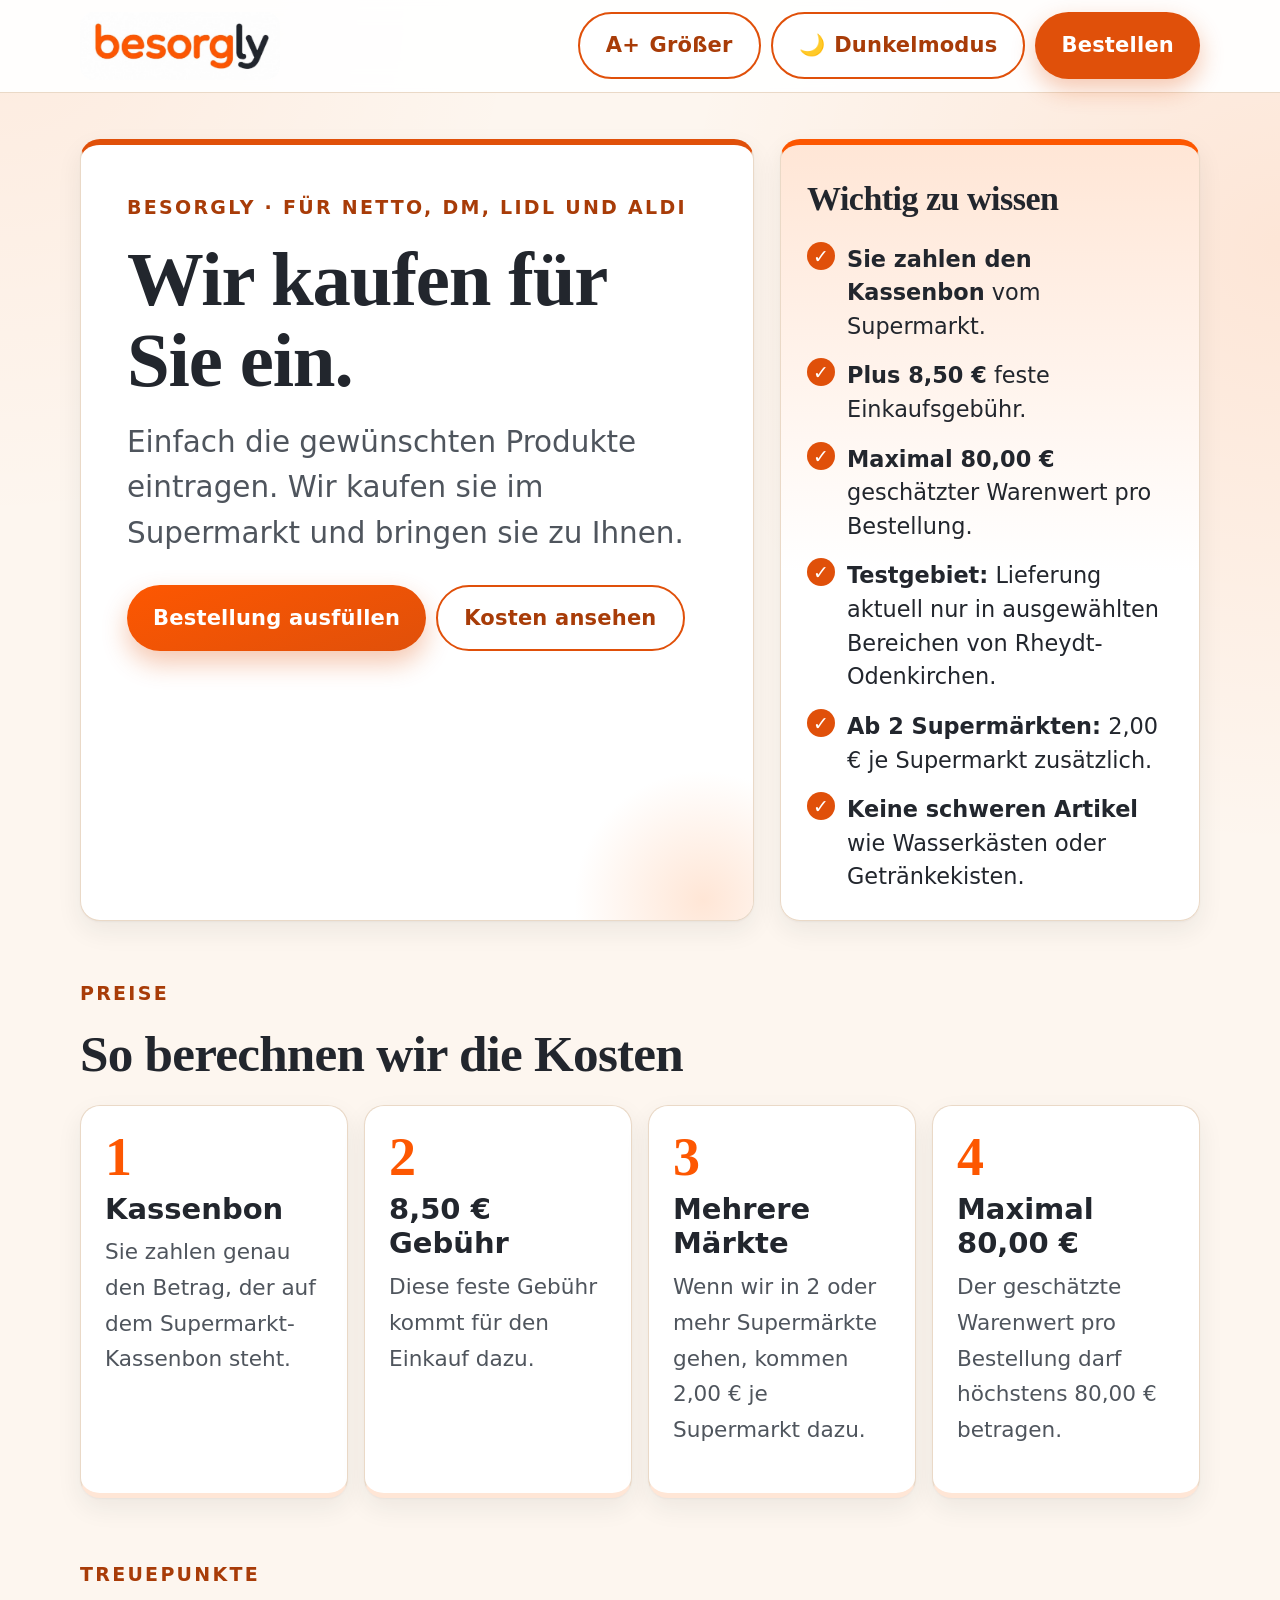
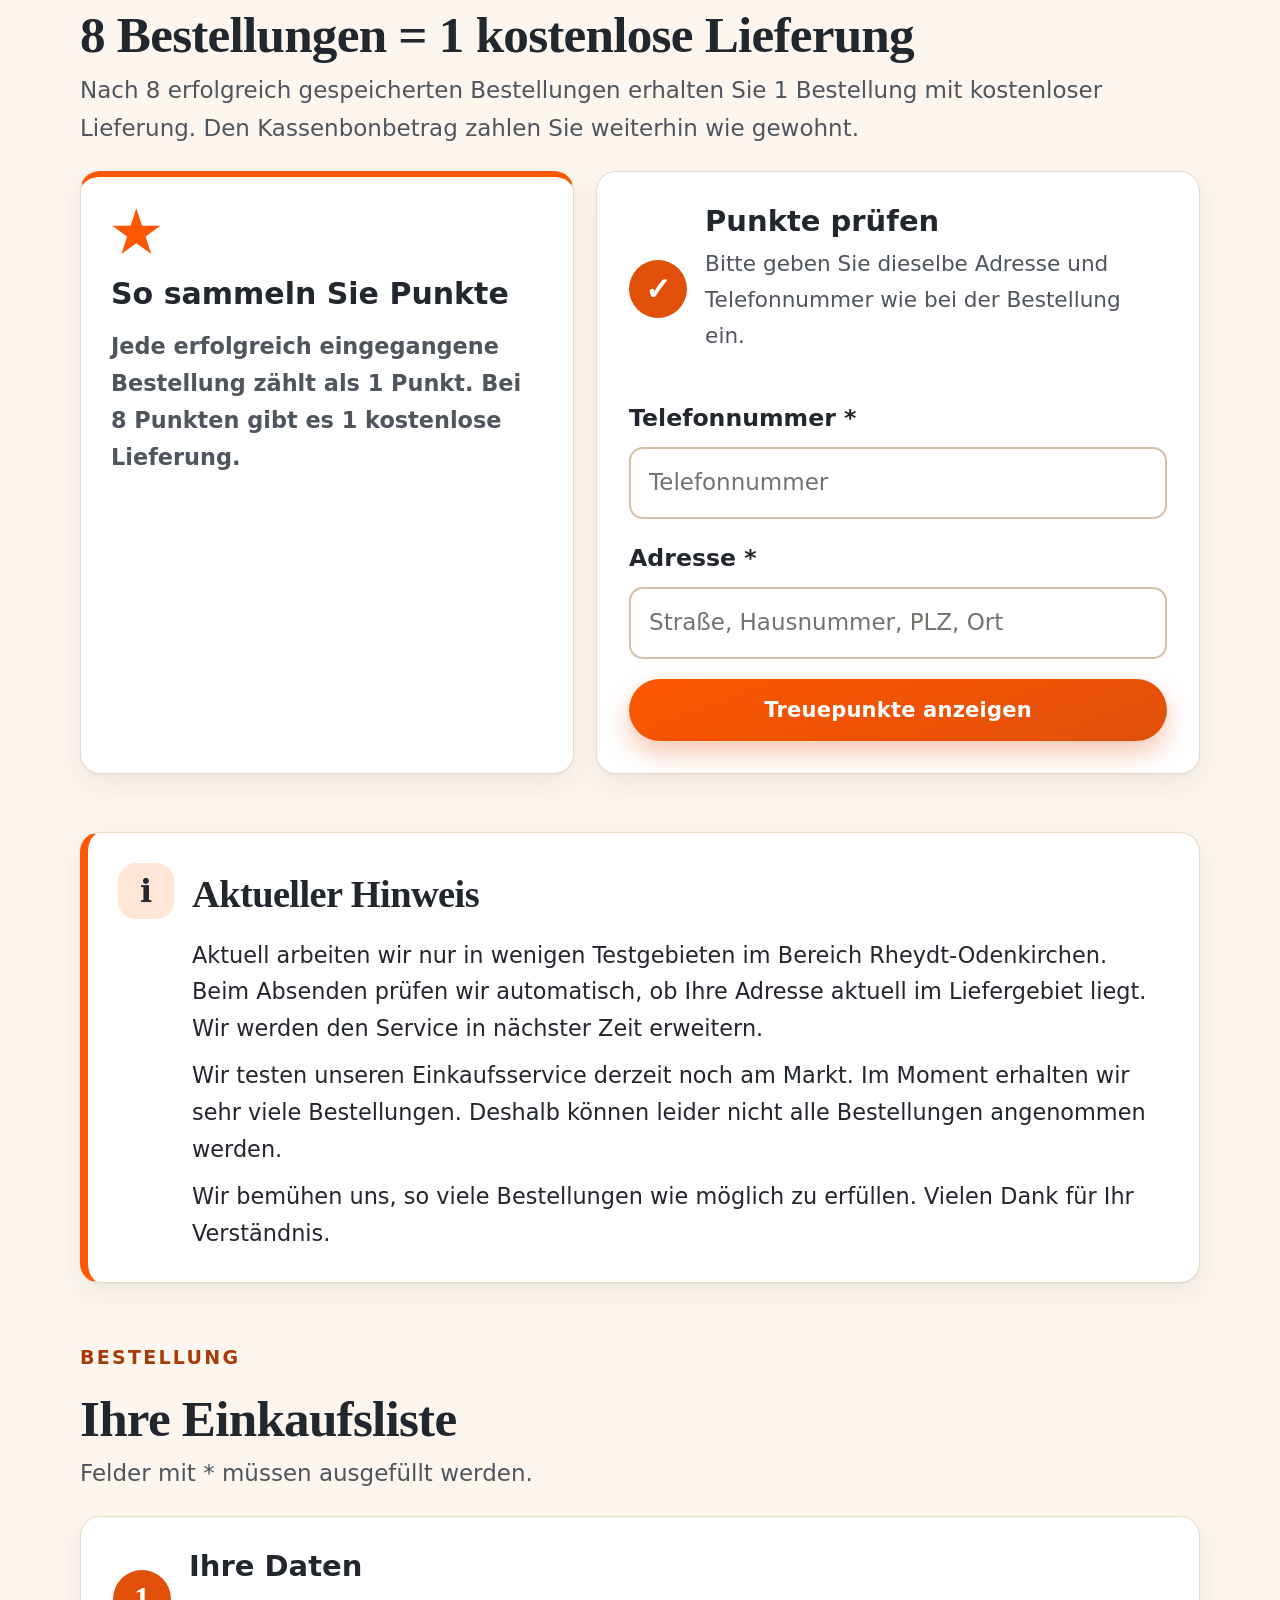
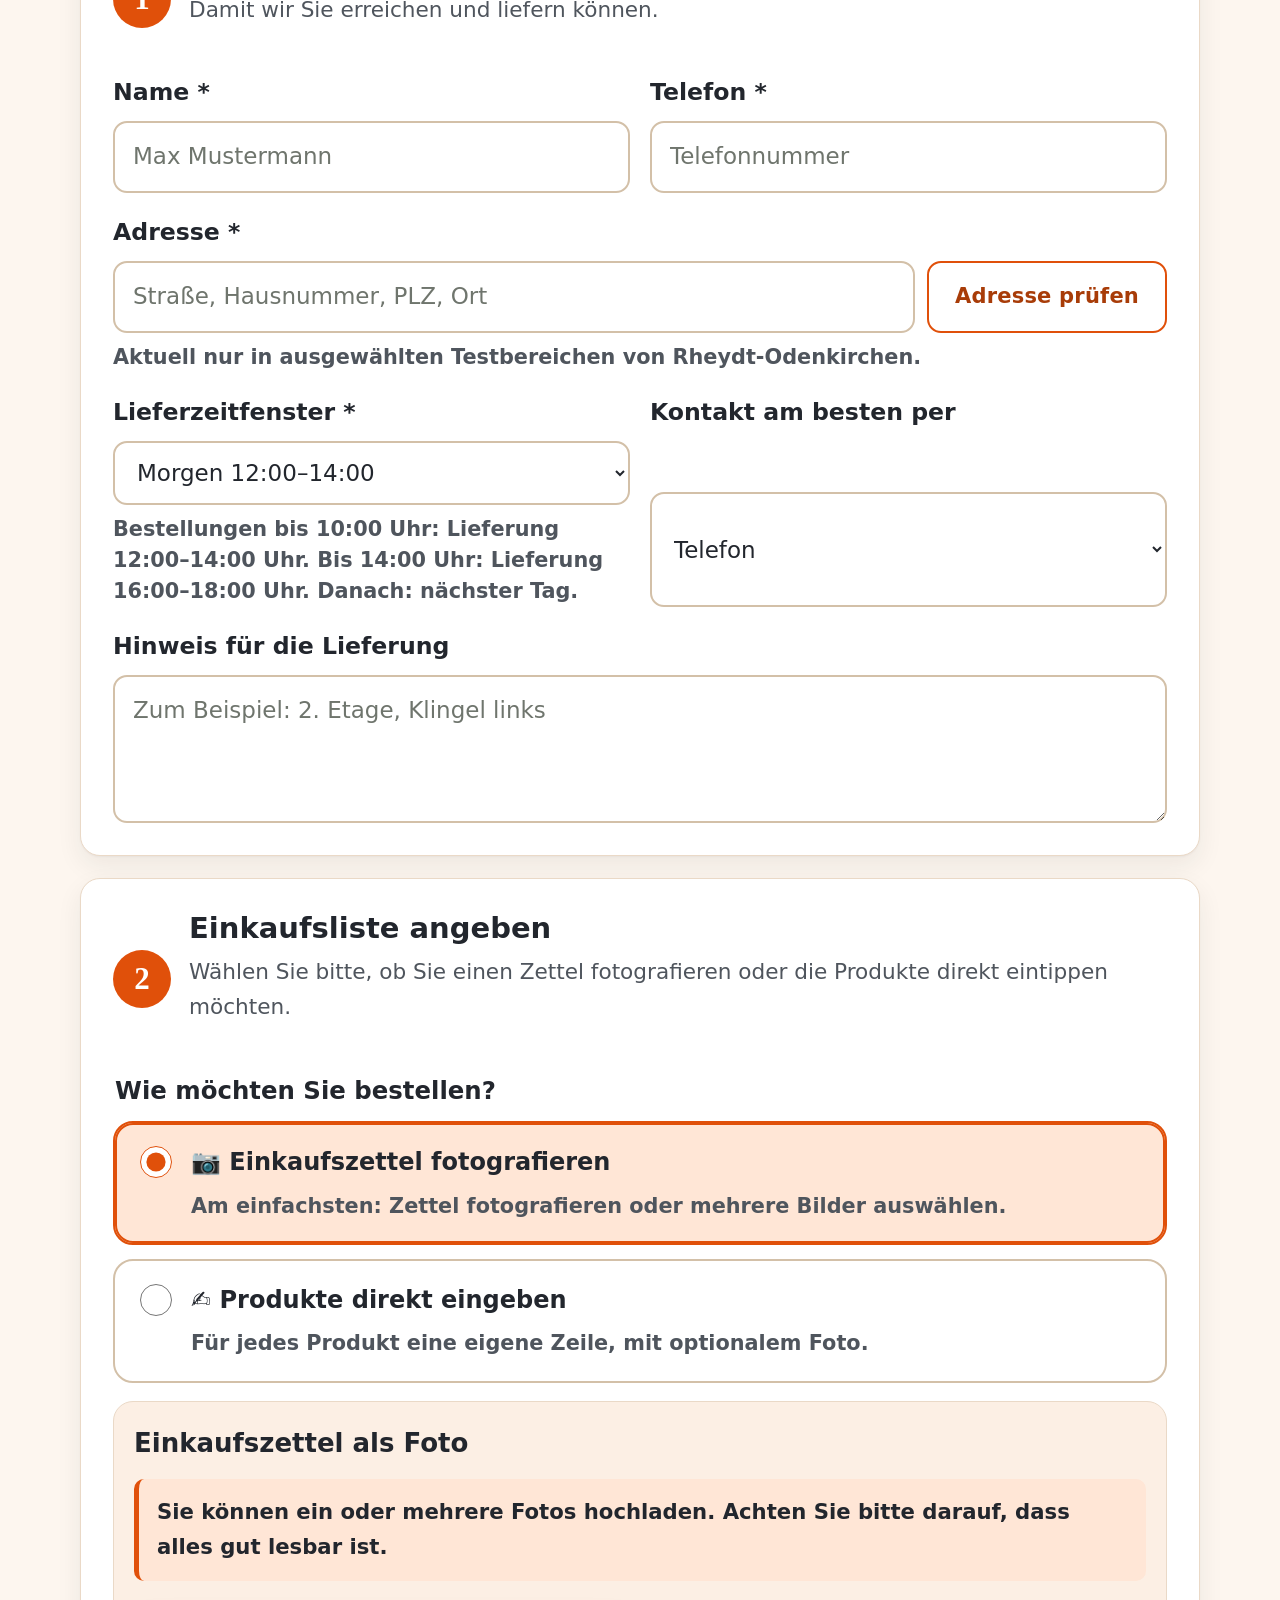
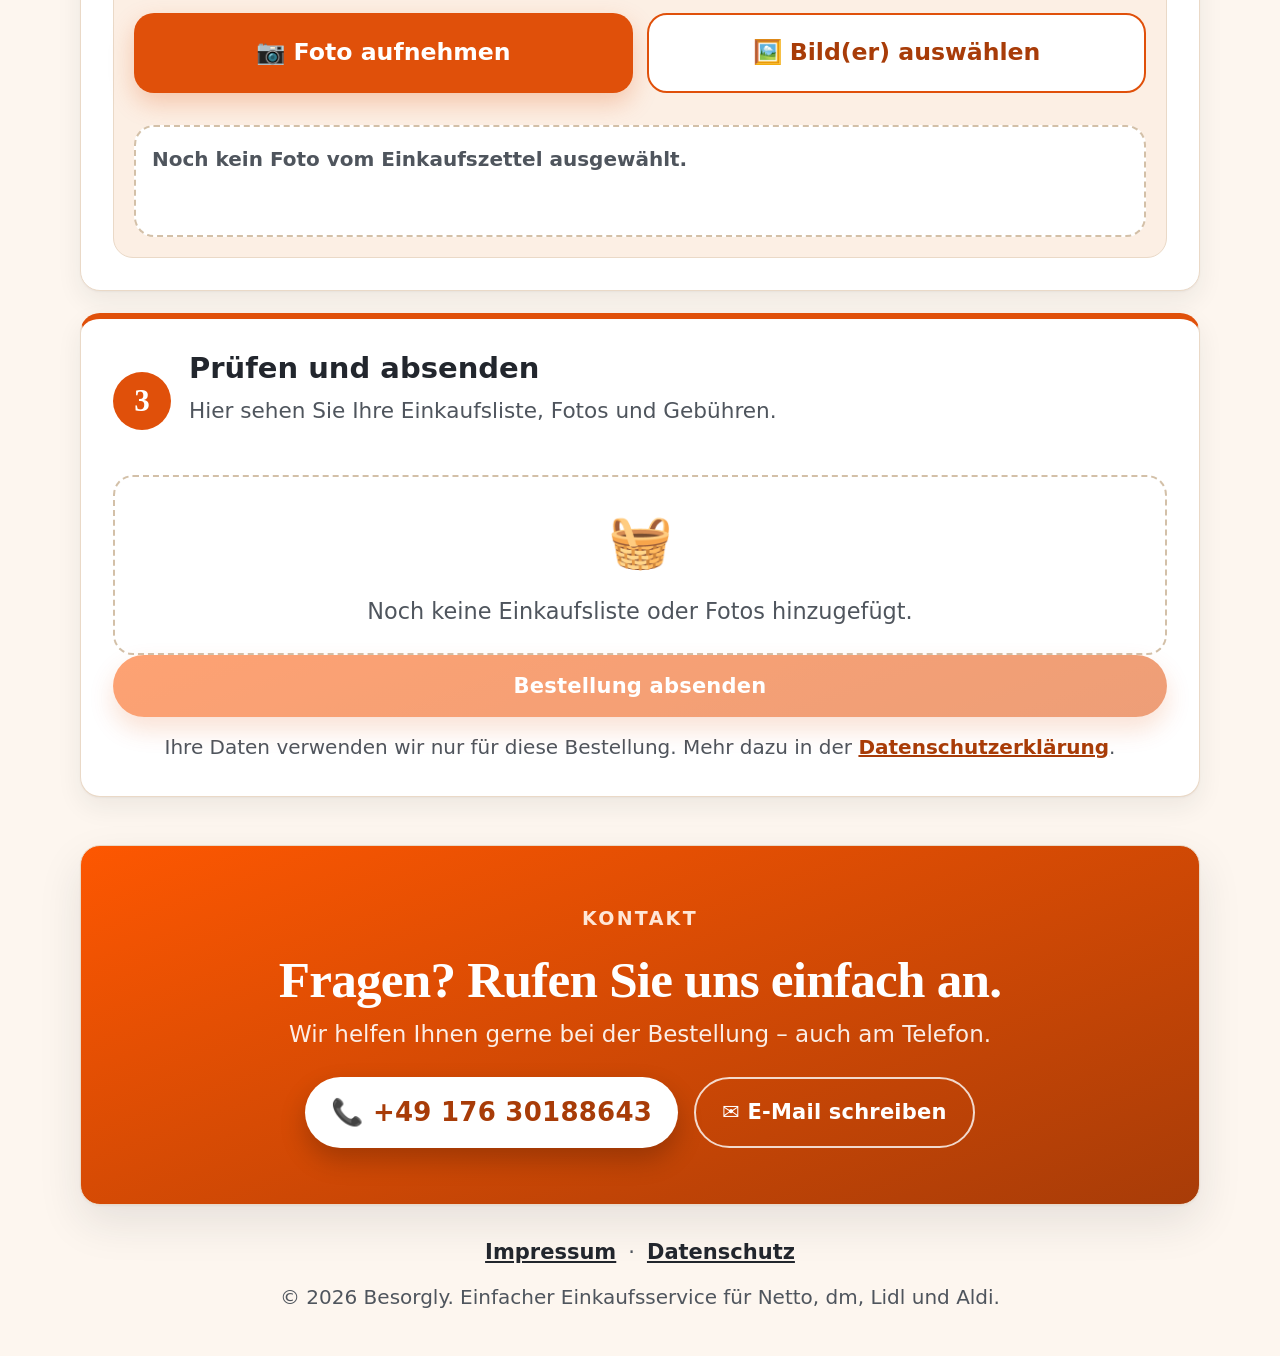
==== commit 40acc218: "Recolor frontend to logo orange and improve elderly usability Switch the whole frontend from green t" ====
--- a/index.html
+++ b/index.html
@@ -5,7 +5,7 @@
     <meta name="viewport" content="width=device-width, initial-scale=1.0">
     <meta name="description" content="Besorgly: Einfacher Einkaufsservice für ältere Menschen: Netto, dm, Lidl und Aldi.">
     <title>Besorgly | Einkauf einfach bestellen</title>
-    <link rel="stylesheet" href="styles.css?v=redesign-20260612">
+    <link rel="stylesheet" href="styles.css?v=orange-20260613">
 </head>
 <body>
     <header class="top-header" id="top">
@@ -15,8 +15,11 @@
             </a>
 
             <div class="header-actions">
-                <button class="contrast-toggle" id="contrastToggle" type="button" aria-pressed="false">
-                    Dunkelmodus
+                <button class="text-size-toggle" id="textSizeToggle" type="button" aria-pressed="false" aria-label="Schrift vergrößern">
+                    <span aria-hidden="true">A+</span> <span class="btn-word">Größer</span>
+                </button>
+                <button class="contrast-toggle" id="contrastToggle" type="button" aria-pressed="false" aria-label="Dunkelmodus einschalten">
+                    <span aria-hidden="true">🌙</span> <span class="btn-word">Dunkelmodus</span>
                 </button>
                 <a class="quick-order" href="#bestellen">Bestellen</a>
             </div>
@@ -399,6 +402,6 @@
 
     <div class="toast" id="toast" role="status" aria-live="polite"></div>
 
-    <script src="app.js?v=fallback-20260612"></script>
+    <script src="app.js?v=orange-20260613"></script>
 </body>
 </html>
--- a/styles.css
+++ b/styles.css
@@ -1,52 +1,57 @@
 /* ============================================================
-   Besorgly – „Frischer Markt“ Redesign
-   Warmes Papier, tiefes Marktgrün, Bernstein-Akzent,
-   Serifen-Überschriften, große Schrift für gute Lesbarkeit.
+   Besorgly – Orange (Logo-Look), seniorenfreundlich
+   Logo-Farben: Orange #fd5701 ("besorg") + Anthrazit #22262d ("ly").
+   Schwerpunkt: große, gut lesbare Schrift, hoher Kontrast,
+   ruhige Linienführung, klare Schritte, große Tippflächen.
    ============================================================ */
 
 :root {
-    --page: #f4f1e8;
+    --page: #fdf6ef;
     --surface: #ffffff;
-    --surface-soft: #faf7ef;
-    --text: #1c2823;
-    --muted: #59655d;
-    --primary: #1e6b45;
-    --primary-dark: #124530;
-    --primary-soft: #e4f1e9;
-    --accent: #e08a00;
-    --accent-dark: #8f5500;
-    --accent-soft: #fcf0d9;
+    --surface-soft: #fcefe4;
+    --ink: #22262d;            /* Logo-Anthrazit – Überschriften & Text */
+    --text: #22262d;
+    --muted: #4f555d;          /* dunkleres Grau für besseren Kontrast */
+    --primary: #e0500a;        /* kräftiges Orange für Flächen mit weißem Text */
+    --primary-bright: #fd5701; /* Logo-Orange für Akzente, Ränder, Zahlen */
+    --primary-dark: #a83c08;   /* Orange-Text auf Hell, Hover */
+    --primary-soft: #ffe6d6;
+    --accent: #fd5701;
+    --accent-dark: #a83c08;
+    --accent-soft: #ffe6d6;
     --warning: #b3402f;
     --warning-soft: #fbeae5;
-    --border: #e0d9c8;
-    --border-strong: #cfc5ac;
-    --focus: #e08a00;
-    --shadow: 0 1px 2px rgba(28, 40, 35, 0.05), 0 18px 44px rgba(28, 40, 35, 0.10);
-    --shadow-soft: 0 1px 2px rgba(28, 40, 35, 0.04), 0 10px 26px rgba(28, 40, 35, 0.07);
+    --border: #ead9c7;
+    --border-strong: #d3c0a8;
+    --focus: #fd5701;
+    --shadow: 0 1px 2px rgba(34, 38, 45, 0.05), 0 18px 44px rgba(34, 38, 45, 0.10);
+    --shadow-soft: 0 1px 2px rgba(34, 38, 45, 0.04), 0 10px 26px rgba(34, 38, 45, 0.07);
     --radius: 20px;
     --radius-small: 14px;
-    --field-height: 60px;
+    --field-height: 64px;
     --font-display: Georgia, "Times New Roman", "Noto Serif", serif;
     --font-body: "Segoe UI", system-ui, -apple-system, Arial, sans-serif;
 }
 
 body.dark-mode {
-    --page: #0f1512;
-    --surface: #18211c;
-    --surface-soft: #1f2a24;
-    --text: #f1f4f1;
-    --muted: #a9b8ae;
-    --primary: #4cb37e;
-    --primary-dark: #9adfba;
-    --primary-soft: #17382a;
-    --accent: #f3a73b;
-    --accent-dark: #ffcc85;
-    --accent-soft: #34270f;
+    --page: #14110d;
+    --surface: #201a15;
+    --surface-soft: #2a2018;
+    --ink: #f6efe7;
+    --text: #f6efe7;
+    --muted: #c6b9aa;
+    --primary: #ff6a1f;
+    --primary-bright: #ff7d3a;
+    --primary-dark: #ffb184;
+    --primary-soft: #3a2113;
+    --accent: #ff7d3a;
+    --accent-dark: #ffb184;
+    --accent-soft: #3a2113;
     --warning: #ff9d8a;
     --warning-soft: #341c15;
-    --border: #2f3d36;
-    --border-strong: #44554c;
-    --focus: #f3a73b;
+    --border: #392f26;
+    --border-strong: #504336;
+    --focus: #ff7d3a;
     --shadow: 0 1px 2px rgba(0, 0, 0, 0.4), 0 18px 48px rgba(0, 0, 0, 0.5);
     --shadow-soft: 0 1px 2px rgba(0, 0, 0, 0.35), 0 10px 28px rgba(0, 0, 0, 0.42);
 }
@@ -61,7 +66,11 @@
 
 html {
     scroll-behavior: smooth;
-    font-size: 18px;
+    font-size: 20px;           /* größere Grundschrift für Seniorinnen und Senioren */
+}
+
+html.large-text {
+    font-size: 24px;           /* „Schrift größer“-Schalter */
 }
 
 body {
@@ -69,24 +78,24 @@
     min-height: 100vh;
     color: var(--text);
     background:
-        radial-gradient(circle at 0% 0%, rgba(30, 107, 69, 0.07), transparent 26rem),
-        radial-gradient(circle at 100% 4%, rgba(224, 138, 0, 0.09), transparent 30rem),
+        radial-gradient(circle at 0% 0%, rgba(253, 87, 1, 0.07), transparent 26rem),
+        radial-gradient(circle at 100% 4%, rgba(253, 87, 1, 0.10), transparent 30rem),
         var(--page);
     font-family: var(--font-body);
-    line-height: 1.6;
+    line-height: 1.65;
 }
 
 body.dark-mode {
     background:
-        radial-gradient(circle at 0% 0%, rgba(76, 179, 126, 0.07), transparent 26rem),
-        radial-gradient(circle at 100% 4%, rgba(243, 167, 59, 0.06), transparent 28rem),
+        radial-gradient(circle at 0% 0%, rgba(255, 106, 31, 0.08), transparent 26rem),
+        radial-gradient(circle at 100% 4%, rgba(255, 106, 31, 0.06), transparent 28rem),
         var(--page);
 }
 
 body.dark-mode input,
 body.dark-mode select,
 body.dark-mode textarea {
-    background: #121a16;
+    background: #18130f;
     color: var(--text);
     border-color: var(--border-strong);
 }
@@ -122,7 +131,7 @@
 
 body.dark-mode .top-header {
     border-bottom-color: var(--border);
-    background: rgba(15, 21, 18, 0.92);
+    background: rgba(20, 17, 13, 0.92);
 }
 
 .header-inner,
@@ -139,7 +148,7 @@
     display: flex;
     align-items: center;
     justify-content: space-between;
-    gap: 18px;
+    gap: 14px;
     padding: 12px 0;
 }
 
@@ -162,18 +171,20 @@
 .modal-actions {
     display: flex;
     flex-wrap: wrap;
-    gap: 12px;
+    gap: 10px;
 }
 
 /* ---------- Buttons ---------- */
 
+.text-size-toggle,
 .contrast-toggle,
 .quick-order,
 .button {
     display: inline-flex;
     align-items: center;
     justify-content: center;
-    min-height: 56px;
+    gap: 0.45em;
+    min-height: 58px;
     padding: 14px 26px;
     border-radius: 999px;
     font-size: 1.05rem;
@@ -183,6 +194,7 @@
     transition: transform 0.15s ease, box-shadow 0.15s ease, background-color 0.15s ease;
 }
 
+.text-size-toggle,
 .contrast-toggle,
 .button-secondary {
     border: 2px solid var(--primary);
@@ -190,25 +202,32 @@
     color: var(--primary-dark);
 }
 
+.text-size-toggle:hover,
 .contrast-toggle:hover,
 .button-secondary:hover {
     background: var(--primary-soft);
 }
 
-.quick-order {
-    border: 0;
-    background: var(--accent);
-    color: #271700;
-    box-shadow: 0 10px 24px rgba(224, 138, 0, 0.30);
-}
-
+.text-size-toggle[aria-pressed="true"],
 .contrast-toggle[aria-pressed="true"] {
     background: var(--primary);
     color: #ffffff;
 }
 
+body.dark-mode .text-size-toggle[aria-pressed="true"],
 body.dark-mode .contrast-toggle[aria-pressed="true"] {
-    color: #06130c;
+    color: #1a1208;
+}
+
+.quick-order {
+    border: 0;
+    background: var(--primary);
+    color: #ffffff;
+    box-shadow: 0 10px 24px rgba(224, 80, 10, 0.32);
+}
+
+body.dark-mode .quick-order {
+    color: #1a1208;
 }
 
 .button {
@@ -216,20 +235,16 @@
     text-align: center;
 }
 
-.button-primary {
-    background: linear-gradient(160deg, var(--primary), var(--primary-dark));
+.button-primary,
+.button-success {
+    background: linear-gradient(160deg, var(--primary-bright), var(--primary));
     color: #ffffff;
-    box-shadow: 0 12px 26px rgba(18, 69, 48, 0.28);
-}
-
-.button-success {
-    background: linear-gradient(160deg, #f0a01f, var(--accent));
-    color: #271700;
-    box-shadow: 0 12px 26px rgba(224, 138, 0, 0.30);
-}
-
-body.dark-mode .button-primary {
-    color: #06130c;
+    box-shadow: 0 12px 26px rgba(224, 80, 10, 0.32);
+}
+
+body.dark-mode .button-primary,
+body.dark-mode .button-success {
+    color: #1a1208;
 }
 
 .button-primary:hover,
@@ -279,14 +294,14 @@
     font-family: var(--font-display);
     font-weight: 700;
     letter-spacing: -0.015em;
+    color: var(--ink);          /* Anthrazit – beste Lesbarkeit */
 }
 
 h1 {
     max-width: 800px;
     margin-bottom: 18px;
-    color: var(--primary-dark);
-    font-size: clamp(2.6rem, 6.5vw, 4.6rem);
-    line-height: 1.05;
+    font-size: clamp(2.5rem, 6vw, 4.2rem);
+    line-height: 1.06;
 }
 
 /* ---------- Hero ---------- */
@@ -333,9 +348,9 @@
     display: inline-block;
     margin: 0 0 16px;
     color: var(--accent-dark);
-    font-size: 0.92rem;
+    font-size: 0.95rem;
     font-weight: 900;
-    letter-spacing: 0.14em;
+    letter-spacing: 0.12em;
     text-transform: uppercase;
 }
 
@@ -343,7 +358,7 @@
     max-width: 680px;
     margin-bottom: 28px;
     color: var(--muted);
-    font-size: clamp(1.22rem, 2.3vw, 1.5rem);
+    font-size: clamp(1.25rem, 2.3vw, 1.55rem);
     line-height: 1.55;
 }
 
@@ -359,12 +374,12 @@
 
 .important-box h2 {
     margin-bottom: 16px;
-    font-size: 1.65rem;
+    font-size: 1.7rem;
 }
 
 .important-box ul {
     display: grid;
-    gap: 15px;
+    gap: 16px;
     margin: 0;
     padding: 0;
     list-style: none;
@@ -372,28 +387,29 @@
 
 .important-box li {
     position: relative;
-    padding-left: 38px;
-    font-size: 1.08rem;
+    padding-left: 40px;
+    font-size: 1.12rem;
+    line-height: 1.5;
 }
 
 .important-box li::before {
     content: "✓";
     position: absolute;
     left: 0;
-    top: -2px;
+    top: -1px;
     display: inline-grid;
-    width: 27px;
-    height: 27px;
+    width: 28px;
+    height: 28px;
     place-items: center;
     border-radius: 999px;
     background: var(--primary);
     color: #ffffff;
-    font-size: 0.9rem;
+    font-size: 0.95rem;
     font-weight: 900;
 }
 
 body.dark-mode .important-box li::before {
-    color: #06130c;
+    color: #1a1208;
 }
 
 /* ---------- Abschnitte ---------- */
@@ -410,14 +426,13 @@
 
 .section-title h2 {
     margin-bottom: 8px;
-    color: var(--primary-dark);
     font-size: clamp(1.9rem, 4vw, 3rem);
     line-height: 1.12;
 }
 
 .section-title p {
     color: var(--muted);
-    font-size: 1.1rem;
+    font-size: 1.15rem;
 }
 
 .cost-cards {
@@ -439,9 +454,9 @@
 .card-number {
     display: block;
     margin-bottom: 8px;
-    color: var(--accent);
+    color: var(--primary-bright);
     font-family: var(--font-display);
-    font-size: 2.6rem;
+    font-size: 2.7rem;
     font-weight: 700;
     line-height: 1;
 }
@@ -449,7 +464,7 @@
 .cost-card h3,
 .panel-title h3 {
     margin-bottom: 8px;
-    font-size: 1.4rem;
+    font-size: 1.45rem;
     line-height: 1.2;
 }
 
@@ -458,6 +473,7 @@
 .fee-note,
 .item-details {
     color: var(--muted);
+    font-size: 1.08rem;
 }
 
 /* ---------- Treuepunkte ---------- */
@@ -486,7 +502,7 @@
 .loyalty-card p {
     margin-bottom: 0;
     color: var(--muted);
-    font-size: 1.1rem;
+    font-size: 1.12rem;
     font-weight: 600;
 }
 
@@ -510,13 +526,13 @@
 
 .loyalty-result p {
     margin-bottom: 8px;
-    font-size: 1.05rem;
+    font-size: 1.08rem;
     font-weight: 600;
 }
 
 .loyalty-progress {
     overflow: hidden;
-    height: 26px;
+    height: 28px;
     margin: 14px 0;
     border-radius: 999px;
     background: var(--surface);
@@ -527,11 +543,7 @@
     display: block;
     height: 100%;
     border-radius: 999px;
-    background: linear-gradient(90deg, var(--primary), #2d8b5d);
-}
-
-body.dark-mode .loyalty-progress span {
-    background: linear-gradient(90deg, var(--primary), var(--accent));
+    background: linear-gradient(90deg, var(--primary-bright), var(--primary));
 }
 
 /* ---------- Hinweis-Banner ---------- */
@@ -568,18 +580,18 @@
 .market-notice p {
     margin-bottom: 10px;
     color: var(--text);
-    font-size: 1.1rem;
+    font-size: 1.12rem;
 }
 
 .market-notice p:last-child {
     margin-bottom: 0;
 }
 
-/* ---------- Bestellbereich ---------- */
+/* ---------- Bestellbereich (linearer Ablauf) ---------- */
 
 .order-grid {
     display: grid;
-    grid-template-columns: minmax(0, 1fr) minmax(330px, 420px);
+    grid-template-columns: 1fr;     /* eine Spalte: von oben nach unten ausfüllen */
     gap: 22px;
     align-items: start;
 }
@@ -590,46 +602,46 @@
 }
 
 .panel {
-    padding: clamp(20px, 4vw, 30px);
+    padding: clamp(22px, 4vw, 32px);
 }
 
 .panel-title {
     display: grid;
     grid-template-columns: auto 1fr;
-    gap: 16px;
-    align-items: start;
-    margin-bottom: 22px;
+    gap: 18px;
+    align-items: center;
+    margin-bottom: 24px;
 }
 
 .step-badge {
     display: grid;
-    width: 50px;
-    height: 50px;
+    width: 58px;
+    height: 58px;
     place-items: center;
     border-radius: 999px;
     background: var(--primary);
     color: #ffffff;
     font-family: var(--font-display);
-    font-size: 1.35rem;
+    font-size: 1.55rem;
     font-weight: 700;
 }
 
 body.dark-mode .step-badge {
-    color: #06130c;
-}
-
-/* ---------- Formularfelder ---------- */
+    color: #1a1208;
+}
+
+/* ---------- Formularfelder (groß & kontrastreich) ---------- */
 
 .field-grid {
     display: grid;
     grid-template-columns: repeat(2, minmax(0, 1fr));
-    gap: 18px;
+    gap: 20px;
 }
 
 .field {
     display: grid;
-    gap: 8px;
-    margin-bottom: 18px;
+    gap: 9px;
+    margin-bottom: 20px;
 }
 
 .field-grid .field {
@@ -644,15 +656,15 @@
 .field-label,
 .choice-group legend {
     color: var(--text);
-    font-size: 1.05rem;
+    font-size: 1.18rem;
     font-weight: 800;
 }
 
 .field-help {
     color: var(--muted);
-    font-size: 0.96rem;
+    font-size: 1.04rem;
     font-weight: 600;
-    line-height: 1.45;
+    line-height: 1.5;
 }
 
 .address-check-row {
@@ -670,12 +682,12 @@
 }
 
 .address-check-result {
-    padding: 14px 16px;
-    border: 2px solid var(--border);
+    padding: 15px 18px;
+    border: 2px solid var(--border-strong);
     border-radius: var(--radius-small);
     background: var(--surface-soft);
     color: var(--text);
-    font-size: 1rem;
+    font-size: 1.06rem;
     font-weight: 700;
 }
 
@@ -696,7 +708,7 @@
     border-radius: var(--radius-small);
     background: var(--accent-soft);
     color: var(--text);
-    font-size: 1.02rem;
+    font-size: 1.05rem;
     font-weight: 650;
     line-height: 1.55;
 }
@@ -718,9 +730,9 @@
 .deposit-check-result a {
     display: inline-flex;
     align-items: center;
-    min-height: 44px;
+    min-height: 48px;
     margin: 5px 0;
-    padding: 8px 14px;
+    padding: 8px 16px;
     border-radius: 999px;
     background: var(--primary);
     color: #ffffff;
@@ -728,7 +740,7 @@
 }
 
 body.dark-mode .deposit-check-result a {
-    color: #06130c;
+    color: #1a1208;
 }
 
 .payment-line {
@@ -741,13 +753,13 @@
 textarea {
     width: 100%;
     min-height: var(--field-height);
-    padding: 14px 16px;
+    padding: 15px 18px;
     border: 2px solid var(--border-strong);
     border-radius: var(--radius-small);
     background: #ffffff;
     color: var(--text);
-    font-size: 1.08rem;
-    transition: border-color 0.15s ease;
+    font-size: 1.15rem;
+    transition: border-color 0.15s ease, box-shadow 0.15s ease;
 }
 
 input:hover,
@@ -756,14 +768,21 @@
     border-color: var(--primary);
 }
 
+input:focus,
+select:focus,
+textarea:focus {
+    border-color: var(--primary);
+    box-shadow: 0 0 0 4px var(--primary-soft);
+}
+
 textarea {
-    min-height: 112px;
+    min-height: 120px;
     resize: vertical;
 }
 
 input::placeholder,
 textarea::placeholder {
-    color: #757b73;
+    color: #6f756d;
 }
 
 body.dark-mode input::placeholder,
@@ -792,17 +811,17 @@
 .entry-mode-choice legend {
     margin-bottom: 10px;
     color: var(--text);
-    font-size: 1.15rem;
+    font-size: 1.22rem;
     font-weight: 900;
 }
 
 .entry-mode-card {
     display: grid;
     grid-template-columns: auto 1fr;
-    gap: 14px;
+    gap: 16px;
     align-items: start;
-    padding: 18px;
-    border: 2px solid var(--border);
+    padding: 20px;
+    border: 2px solid var(--border-strong);
     border-radius: var(--radius);
     background: var(--surface);
     cursor: pointer;
@@ -816,12 +835,12 @@
 .entry-mode-card:has(input:checked) {
     border-color: var(--primary);
     background: var(--primary-soft);
-    box-shadow: inset 0 0 0 1px var(--primary);
+    box-shadow: inset 0 0 0 2px var(--primary);
 }
 
 .entry-mode-card input {
-    width: 28px;
-    height: 28px;
+    width: 32px;
+    height: 32px;
     min-height: auto;
     margin-top: 3px;
     accent-color: var(--primary);
@@ -833,20 +852,20 @@
 }
 
 .entry-mode-card strong {
-    font-size: 1.15rem;
+    font-size: 1.2rem;
 }
 
 .entry-mode-card small {
-    margin-top: 5px;
+    margin-top: 6px;
     color: var(--muted);
-    font-size: 0.98rem;
+    font-size: 1.04rem;
     font-weight: 600;
 }
 
 .entry-mode-panel {
     display: grid;
     gap: 14px;
-    padding: 18px;
+    padding: 20px;
     border: 1px solid var(--border);
     border-radius: var(--radius);
     background: var(--surface-soft);
@@ -854,7 +873,7 @@
 
 .entry-mode-panel h4 {
     margin: 0;
-    font-size: 1.28rem;
+    font-size: 1.3rem;
 }
 
 .entry-mode-panel[hidden] {
@@ -872,7 +891,7 @@
 .product-row {
     display: grid;
     gap: 16px;
-    padding: 18px;
+    padding: 20px;
     border: 1px solid var(--border);
     border-left: 6px solid var(--primary);
     border-radius: var(--radius);
@@ -888,12 +907,12 @@
 
 .product-row-head strong {
     font-family: var(--font-display);
-    font-size: 1.3rem;
+    font-size: 1.35rem;
 }
 
 .remove-product-row {
-    min-height: 44px;
-    padding: 8px 16px;
+    min-height: 48px;
+    padding: 8px 18px;
     border: 2px solid var(--warning);
     border-radius: 999px;
     background: var(--warning-soft);
@@ -905,7 +924,7 @@
 .product-fields {
     display: grid;
     grid-template-columns: minmax(0, 1.3fr) minmax(120px, 0.7fr);
-    gap: 14px;
+    gap: 16px;
 }
 
 .product-note-field {
@@ -915,7 +934,7 @@
 .product-photo-area {
     display: grid;
     gap: 12px;
-    padding: 14px;
+    padding: 16px;
     border: 2px dashed var(--border-strong);
     border-radius: var(--radius-small);
     background: var(--surface-soft);
@@ -925,13 +944,13 @@
     display: flex;
     align-items: center;
     justify-content: center;
-    min-height: 60px;
+    min-height: 62px;
     padding: 14px;
     border-radius: 999px;
     background: var(--primary);
     color: #ffffff;
     cursor: pointer;
-    font-size: 1.05rem;
+    font-size: 1.08rem;
     font-weight: 800;
     text-align: center;
 }
@@ -946,13 +965,13 @@
     display: flex;
     align-items: center;
     justify-content: center;
-    min-height: 58px;
+    min-height: 60px;
     padding: 12px;
     border-radius: 999px;
     background: var(--primary);
     color: #ffffff;
     cursor: pointer;
-    font-size: 1.02rem;
+    font-size: 1.04rem;
     font-weight: 800;
     text-align: center;
 }
@@ -965,7 +984,7 @@
 
 body.dark-mode .product-photo-choice-option,
 body.dark-mode .product-photo-button {
-    color: #06130c;
+    color: #1a1208;
 }
 
 body.dark-mode .product-photo-choice-option.secondary {
@@ -1003,8 +1022,8 @@
     position: absolute;
     top: 6px;
     right: 6px;
-    width: 34px;
-    height: 34px;
+    width: 36px;
+    height: 36px;
     border: 2px solid var(--warning);
     border-radius: 999px;
     background: #ffffff;
@@ -1024,15 +1043,15 @@
     gap: 14px;
     align-items: start;
     padding: 18px;
-    border: 2px solid var(--border);
+    border: 2px solid var(--border-strong);
     border-radius: var(--radius-small);
     background: var(--surface);
     cursor: pointer;
 }
 
 .choice-card input {
-    width: 28px;
-    height: 28px;
+    width: 30px;
+    height: 30px;
     min-height: auto;
     margin: 4px 0 0;
     accent-color: var(--primary);
@@ -1044,22 +1063,23 @@
 }
 
 .choice-card strong {
-    font-size: 1.1rem;
+    font-size: 1.12rem;
 }
 
 .choice-card small {
     margin-top: 4px;
     color: var(--muted);
-    font-size: 0.98rem;
+    font-size: 1.02rem;
 }
 
 .inline-warning {
     margin: 0 0 18px;
-    padding: 16px;
+    padding: 16px 18px;
     border: 2px solid var(--warning);
     border-radius: var(--radius-small);
     background: var(--warning-soft);
     color: var(--warning);
+    font-size: 1.08rem;
     font-weight: 700;
 }
 
@@ -1075,11 +1095,12 @@
 
 .photo-help {
     margin-bottom: 18px;
-    padding: 16px;
+    padding: 16px 18px;
     border-left: 5px solid var(--primary);
     border-radius: 10px;
     background: var(--primary-soft);
     color: var(--text);
+    font-size: 1.06rem;
     font-weight: 600;
 }
 
@@ -1094,20 +1115,20 @@
     display: flex;
     align-items: center;
     justify-content: center;
-    min-height: 76px;
+    min-height: 80px;
     padding: 18px;
     border-radius: var(--radius);
     background: var(--primary);
     color: #ffffff;
     cursor: pointer;
-    font-size: 1.15rem;
+    font-size: 1.18rem;
     font-weight: 800;
     text-align: center;
-    box-shadow: 0 10px 24px rgba(18, 69, 48, 0.22);
+    box-shadow: 0 10px 24px rgba(224, 80, 10, 0.26);
 }
 
 body.dark-mode .photo-button {
-    color: #06130c;
+    color: #1a1208;
 }
 
 .photo-button.secondary {
@@ -1161,12 +1182,12 @@
 .photo-card-name {
     overflow-wrap: anywhere;
     color: var(--muted);
-    font-size: 0.92rem;
+    font-size: 0.96rem;
     font-weight: 600;
 }
 
 .remove-photo {
-    min-height: 46px;
+    min-height: 48px;
     border: 2px solid var(--warning);
     border-radius: 999px;
     background: var(--warning-soft);
@@ -1176,7 +1197,7 @@
 }
 
 .keep-photo {
-    min-height: 46px;
+    min-height: 48px;
     border: 2px solid var(--primary);
     border-radius: 999px;
     background: var(--primary-soft);
@@ -1216,11 +1237,11 @@
     font-weight: 600;
 }
 
-/* ---------- Zusammenfassung ---------- */
+/* ---------- Zusammenfassung / Absenden ---------- */
 
 .summary-panel {
-    position: sticky;
-    top: 96px;
+    position: static;
+    border-top: 6px solid var(--primary);
 }
 
 .empty-state {
@@ -1235,12 +1256,12 @@
 }
 
 .empty-state span {
-    font-size: 2.5rem;
+    font-size: 2.6rem;
 }
 
 .empty-state p {
     margin-bottom: 0;
-    font-size: 1.08rem;
+    font-size: 1.12rem;
 }
 
 .item-list {
@@ -1250,7 +1271,7 @@
 
 .photo-summary {
     margin-top: 14px;
-    padding: 14px;
+    padding: 14px 16px;
     border-left: 5px solid var(--primary);
     border-radius: 10px;
     background: var(--primary-soft);
@@ -1270,7 +1291,7 @@
 
 .cart-item h4 {
     margin-bottom: 10px;
-    font-size: 1.15rem;
+    font-size: 1.18rem;
 }
 
 .item-meta {
@@ -1283,12 +1304,12 @@
 .badge {
     display: inline-flex;
     align-items: center;
-    min-height: 32px;
-    padding: 5px 12px;
+    min-height: 34px;
+    padding: 5px 13px;
     border-radius: 999px;
     background: var(--primary-soft);
     color: var(--primary-dark);
-    font-size: 0.9rem;
+    font-size: 0.96rem;
     font-weight: 700;
 }
 
@@ -1303,15 +1324,15 @@
 
 .remove-item {
     display: grid;
-    width: 48px;
-    height: 48px;
+    width: 50px;
+    height: 50px;
     place-items: center;
     border: 2px solid var(--warning);
     border-radius: 999px;
     background: var(--warning-soft);
     color: var(--warning);
     cursor: pointer;
-    font-size: 1.4rem;
+    font-size: 1.45rem;
     font-weight: 900;
 }
 
@@ -1319,7 +1340,7 @@
     display: grid;
     gap: 12px;
     margin: 20px 0;
-    padding: 18px;
+    padding: 20px;
     border: 1px solid var(--border);
     border-radius: var(--radius-small);
     background: var(--surface-soft);
@@ -1328,7 +1349,7 @@
 .fee-box h4 {
     margin-bottom: 2px;
     font-family: var(--font-display);
-    font-size: 1.3rem;
+    font-size: 1.35rem;
 }
 
 .fee-row {
@@ -1336,6 +1357,7 @@
     justify-content: space-between;
     gap: 16px;
     padding: 2px 0;
+    font-size: 1.08rem;
 }
 
 .fee-row strong {
@@ -1347,7 +1369,7 @@
     padding-top: 14px;
     border-top: 2px solid var(--border-strong);
     color: var(--primary-dark);
-    font-size: 1.15rem;
+    font-size: 1.25rem;
     font-weight: 900;
 }
 
@@ -1358,7 +1380,7 @@
 
 .privacy-note {
     margin: 14px 0 0;
-    font-size: 0.96rem;
+    font-size: 1rem;
     color: var(--muted);
     text-align: center;
 }
@@ -1414,7 +1436,7 @@
 
 .order-status-section .section-title span {
     margin-bottom: 8px;
-    color: var(--primary);
+    color: var(--accent-dark);
 }
 
 .order-status-section .section-title h2 {
@@ -1423,7 +1445,7 @@
 }
 
 .order-status-section .section-title p {
-    font-size: 0.98rem;
+    font-size: 1.02rem;
     font-weight: 600;
     color: var(--muted);
 }
@@ -1459,13 +1481,14 @@
 
 .order-status-top h3 {
     margin-bottom: 6px;
-    font-size: 1.2rem;
+    font-size: 1.22rem;
 }
 
 .order-status-top p,
 .order-status-card p {
     margin-bottom: 0;
     color: var(--muted);
+    font-size: 1.04rem;
     font-weight: 600;
 }
 
@@ -1510,8 +1533,8 @@
 }
 
 .cancel-order-button {
-    min-height: 48px;
-    padding: 10px 18px;
+    min-height: 50px;
+    padding: 10px 20px;
     border: 2px solid var(--warning);
     border-radius: 999px;
     background: var(--warning-soft);
@@ -1521,8 +1544,8 @@
 }
 
 .modify-order-button {
-    min-height: 48px;
-    padding: 10px 18px;
+    min-height: 50px;
+    padding: 10px 20px;
     border: 2px solid var(--primary);
     border-radius: 999px;
     background: var(--primary-soft);
@@ -1532,8 +1555,8 @@
 }
 
 .remove-status-button {
-    min-height: 48px;
-    padding: 10px 18px;
+    min-height: 50px;
+    padding: 10px 20px;
     border: 2px solid var(--border-strong);
     border-radius: 999px;
     background: var(--surface);
@@ -1542,7 +1565,7 @@
     font-weight: 800;
 }
 
-/* ---------- Anzahlung (Altbestand, selten genutzt) ---------- */
+/* ---------- Anzahlung (Altbestand) ---------- */
 
 .post-submit-deposit-reminder {
     display: flex;
@@ -1582,7 +1605,7 @@
 .deposit-reminder-content p {
     margin: 0;
     color: var(--text);
-    font-size: 1.08rem;
+    font-size: 1.1rem;
     font-weight: 700;
 }
 
@@ -1620,13 +1643,13 @@
     padding: clamp(36px, 6vw, 56px) clamp(20px, 5vw, 56px);
     border: 1px solid var(--border);
     border-radius: var(--radius);
-    background: linear-gradient(160deg, var(--primary), var(--primary-dark));
+    background: linear-gradient(160deg, var(--primary-bright), var(--primary-dark));
     box-shadow: var(--shadow);
     text-align: center;
 }
 
 .contact-section .section-title span {
-    color: var(--accent);
+    color: #ffe6d6;
 }
 
 .contact-section .section-title h2 {
@@ -1634,11 +1657,7 @@
 }
 
 .contact-section .section-title p {
-    color: rgba(255, 255, 255, 0.85);
-}
-
-body.dark-mode .contact-section .section-title h2 {
-    color: #f1f4f1;
+    color: rgba(255, 255, 255, 0.9);
 }
 
 .contact-actions {
@@ -1650,23 +1669,19 @@
 }
 
 .contact-actions .button-primary {
-    background: var(--accent);
-    color: #271700;
-    box-shadow: 0 12px 26px rgba(0, 0, 0, 0.25);
+    background: #ffffff;
+    color: var(--primary-dark);
+    box-shadow: 0 12px 26px rgba(0, 0, 0, 0.22);
 }
 
 .contact-actions .button-secondary {
-    border-color: rgba(255, 255, 255, 0.7);
+    border-color: rgba(255, 255, 255, 0.8);
     background: transparent;
     color: #ffffff;
 }
 
-body.dark-mode .contact-actions .button-secondary {
-    color: #f1f4f1;
-}
-
 .contact-phone {
-    font-size: 1.25rem;
+    font-size: 1.3rem;
 }
 
 .footer {
@@ -1684,7 +1699,7 @@
     justify-content: center;
     gap: 12px;
     margin-bottom: 12px;
-    font-size: 1.02rem;
+    font-size: 1.05rem;
 }
 
 .footer-links a {
@@ -1710,11 +1725,12 @@
     font-family: var(--font-display);
     font-size: 1.4rem;
     margin: 32px 0 10px;
+    color: var(--ink);
 }
 
 .legal-page p,
 .legal-page li {
-    font-size: 1.06rem;
+    font-size: 1.1rem;
     color: var(--text);
 }
 
@@ -1724,7 +1740,7 @@
 
 .legal-intro {
     color: var(--muted);
-    font-size: 1.1rem;
+    font-size: 1.14rem;
 }
 
 .legal-link {
@@ -1747,7 +1763,7 @@
     display: grid;
     place-items: center;
     padding: 16px;
-    background: rgba(15, 21, 18, 0.66);
+    background: rgba(20, 17, 13, 0.66);
     backdrop-filter: blur(3px);
 }
 
@@ -1768,18 +1784,17 @@
 .modal-card h2 {
     margin-right: 52px;
     margin-bottom: 8px;
-    color: var(--primary-dark);
-    font-size: 1.9rem;
+    font-size: 1.95rem;
 }
 
 .modal-card p {
     color: var(--muted);
-    font-size: 1.05rem;
+    font-size: 1.08rem;
 }
 
 .modal-help {
     margin-bottom: 18px;
-    padding: 14px 16px;
+    padding: 14px 18px;
     border-left: 5px solid var(--primary);
     border-radius: 10px;
     background: var(--primary-soft);
@@ -1791,8 +1806,8 @@
     position: absolute;
     top: 16px;
     right: 16px;
-    width: 52px;
-    height: 52px;
+    width: 54px;
+    height: 54px;
     border: 2px solid var(--border-strong);
     border-radius: 999px;
     background: var(--surface);
@@ -1839,14 +1854,14 @@
 .summary-data-list dt {
     margin-bottom: 4px;
     color: var(--muted);
-    font-size: 0.95rem;
+    font-size: 0.98rem;
     font-weight: 800;
 }
 
 .summary-data-list dd {
     margin: 0;
     color: var(--text);
-    font-size: 1.18rem;
+    font-size: 1.2rem;
     font-weight: 800;
     overflow-wrap: anywhere;
 }
@@ -1872,9 +1887,9 @@
     display: inline-flex;
     align-items: center;
     justify-content: center;
-    flex: 0 0 42px;
-    width: 42px;
-    height: 42px;
+    flex: 0 0 44px;
+    width: 44px;
+    height: 44px;
     border-radius: 999px;
     background: var(--primary);
     color: #ffffff;
@@ -1884,7 +1899,7 @@
 }
 
 body.dark-mode .summary-item-number {
-    color: #06130c;
+    color: #1a1208;
 }
 
 .summary-item-content {
@@ -1905,11 +1920,11 @@
 }
 
 .summary-item-badges span {
-    padding: 7px 12px;
+    padding: 7px 13px;
     border-radius: 999px;
     background: var(--primary-soft);
     color: var(--primary-dark);
-    font-size: 0.95rem;
+    font-size: 0.98rem;
     font-weight: 700;
 }
 
@@ -1939,7 +1954,7 @@
 .summary-photo-note strong {
     display: block;
     color: var(--text);
-    font-size: 1.1rem;
+    font-size: 1.12rem;
 }
 
 .modal-photo-list {
@@ -1948,7 +1963,7 @@
 
 .modal-photo-list h3 {
     margin-bottom: 12px;
-    font-size: 1.2rem;
+    font-size: 1.22rem;
 }
 
 .modal-photo-grid img {
@@ -1967,11 +1982,11 @@
     bottom: 18px;
     z-index: 60;
     max-width: min(440px, calc(100vw - 36px));
-    padding: 16px 20px;
+    padding: 16px 22px;
     border-radius: var(--radius-small);
-    background: var(--primary-dark);
+    background: var(--ink);
     color: #ffffff;
-    font-size: 1.05rem;
+    font-size: 1.08rem;
     font-weight: 700;
     box-shadow: var(--shadow);
     opacity: 0;
@@ -1980,11 +1995,6 @@
     transition: opacity 0.2s ease, transform 0.2s ease;
 }
 
-body.dark-mode .toast {
-    background: var(--primary);
-    color: #06130c;
-}
-
 .toast.show {
     opacity: 1;
     transform: translateY(0);
@@ -2006,7 +2016,6 @@
 @media (max-width: 900px) {
     .hero,
     .market-notice,
-    .order-grid,
     .loyalty-grid,
     .photo-actions {
         grid-template-columns: 1fr;
@@ -2015,21 +2024,20 @@
     .cost-cards {
         grid-template-columns: repeat(2, minmax(0, 1fr));
     }
-
-    .summary-panel {
-        position: static;
-    }
 }
 
 /* ---------- Mobil ---------- */
 
 @media (max-width: 680px) {
     html {
-        font-size: 17px;
+        font-size: 19px;
+    }
+
+    html.large-text {
+        font-size: 22px;
     }
 
     .header-inner,
-    .header-actions,
     .order-status-top,
     .order-status-actions,
     .post-submit-deposit-reminder,
@@ -2063,18 +2071,30 @@
     }
 
     .brand-logo {
-        width: 116px;
+        width: 104px;
         border-radius: 12px;
     }
 
+    .header-actions .text-size-toggle,
     .header-actions .contrast-toggle,
     .header-actions .quick-order {
-        min-height: 38px;
-        padding: 7px 12px;
+        min-height: 44px;
+        padding: 8px 14px;
         border-radius: 999px;
-        font-size: 0.88rem;
+        font-size: 0.95rem;
         line-height: 1;
         white-space: nowrap;
+    }
+
+    /* Auf kleinen Bildschirmen nur Symbole zeigen, „Bestellen“ bleibt sichtbar. */
+    .header-actions .btn-word {
+        display: none;
+    }
+
+    .header-actions .text-size-toggle,
+    .header-actions .contrast-toggle {
+        padding: 8px 13px;
+        font-size: 1.05rem;
     }
 
     .cost-cards {
@@ -2134,13 +2154,13 @@
     }
 
     .status-panel-text strong {
-        font-size: 1.1rem;
+        font-size: 1.12rem;
         font-weight: 800;
     }
 
     .status-panel-text small {
         color: var(--muted);
-        font-size: 0.92rem;
+        font-size: 0.95rem;
         font-weight: 700;
         overflow: hidden;
         text-overflow: ellipsis;
@@ -2162,7 +2182,7 @@
     }
 
     body.dark-mode .status-panel-count {
-        color: #06130c;
+        color: #1a1208;
     }
 
     .order-status-section.has-deposit-alert .status-panel-toggle {
@@ -2173,7 +2193,7 @@
     .order-status-section.has-deposit-alert .status-panel-icon,
     .order-status-section.has-deposit-alert .status-panel-count {
         background: var(--accent);
-        color: #271700;
+        color: #1a1208;
     }
 
     .order-status-section.has-deposit-alert .status-panel-text strong,
@@ -2241,7 +2261,7 @@
     }
 
     .product-row {
-        padding: 14px;
+        padding: 16px;
     }
 
     .product-row-head {
@@ -2261,13 +2281,20 @@
         grid-column: auto;
     }
 
-    .step-badge {
-        margin-bottom: 4px;
-    }
-
+    .panel-title {
+        align-items: center;
+    }
+
+    .text-size-toggle,
     .contrast-toggle,
     .quick-order,
     .button {
         width: 100%;
     }
-}
+
+    .header-actions .text-size-toggle,
+    .header-actions .contrast-toggle,
+    .header-actions .quick-order {
+        width: auto;
+    }
+}
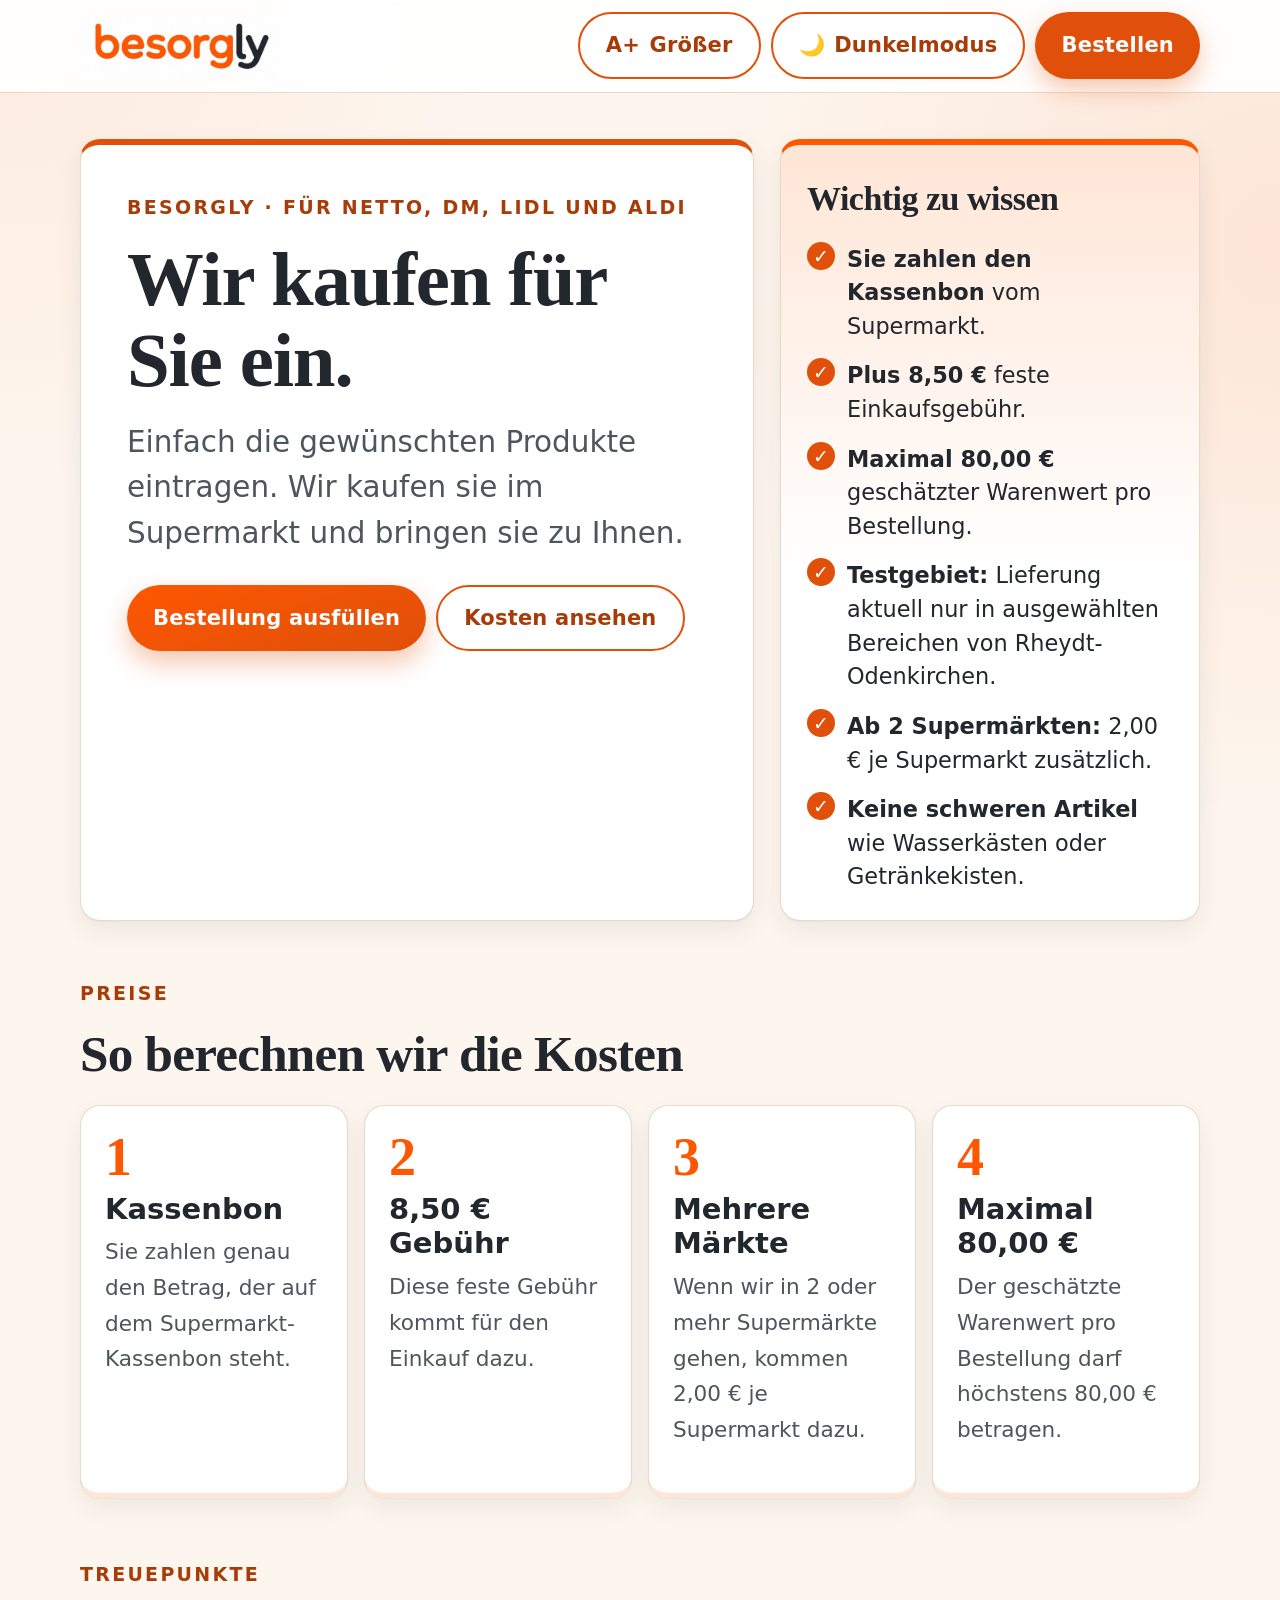
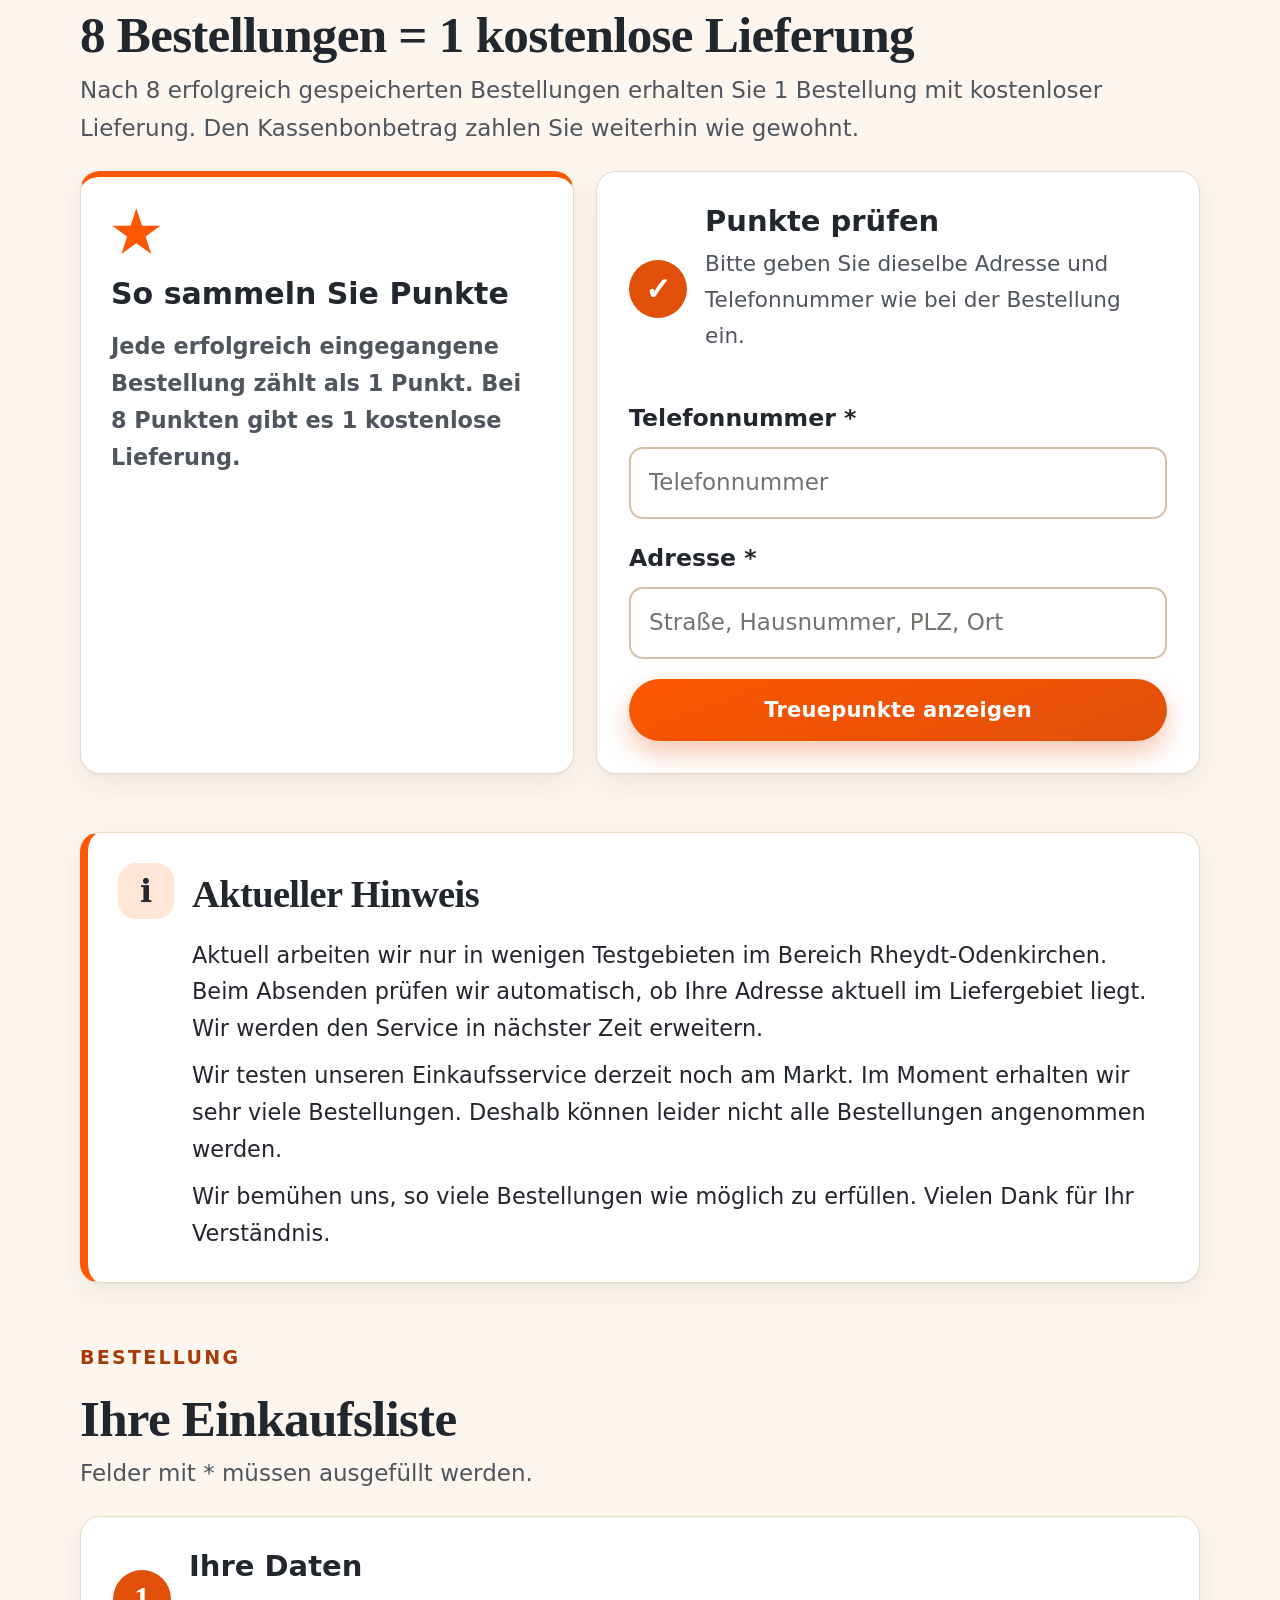
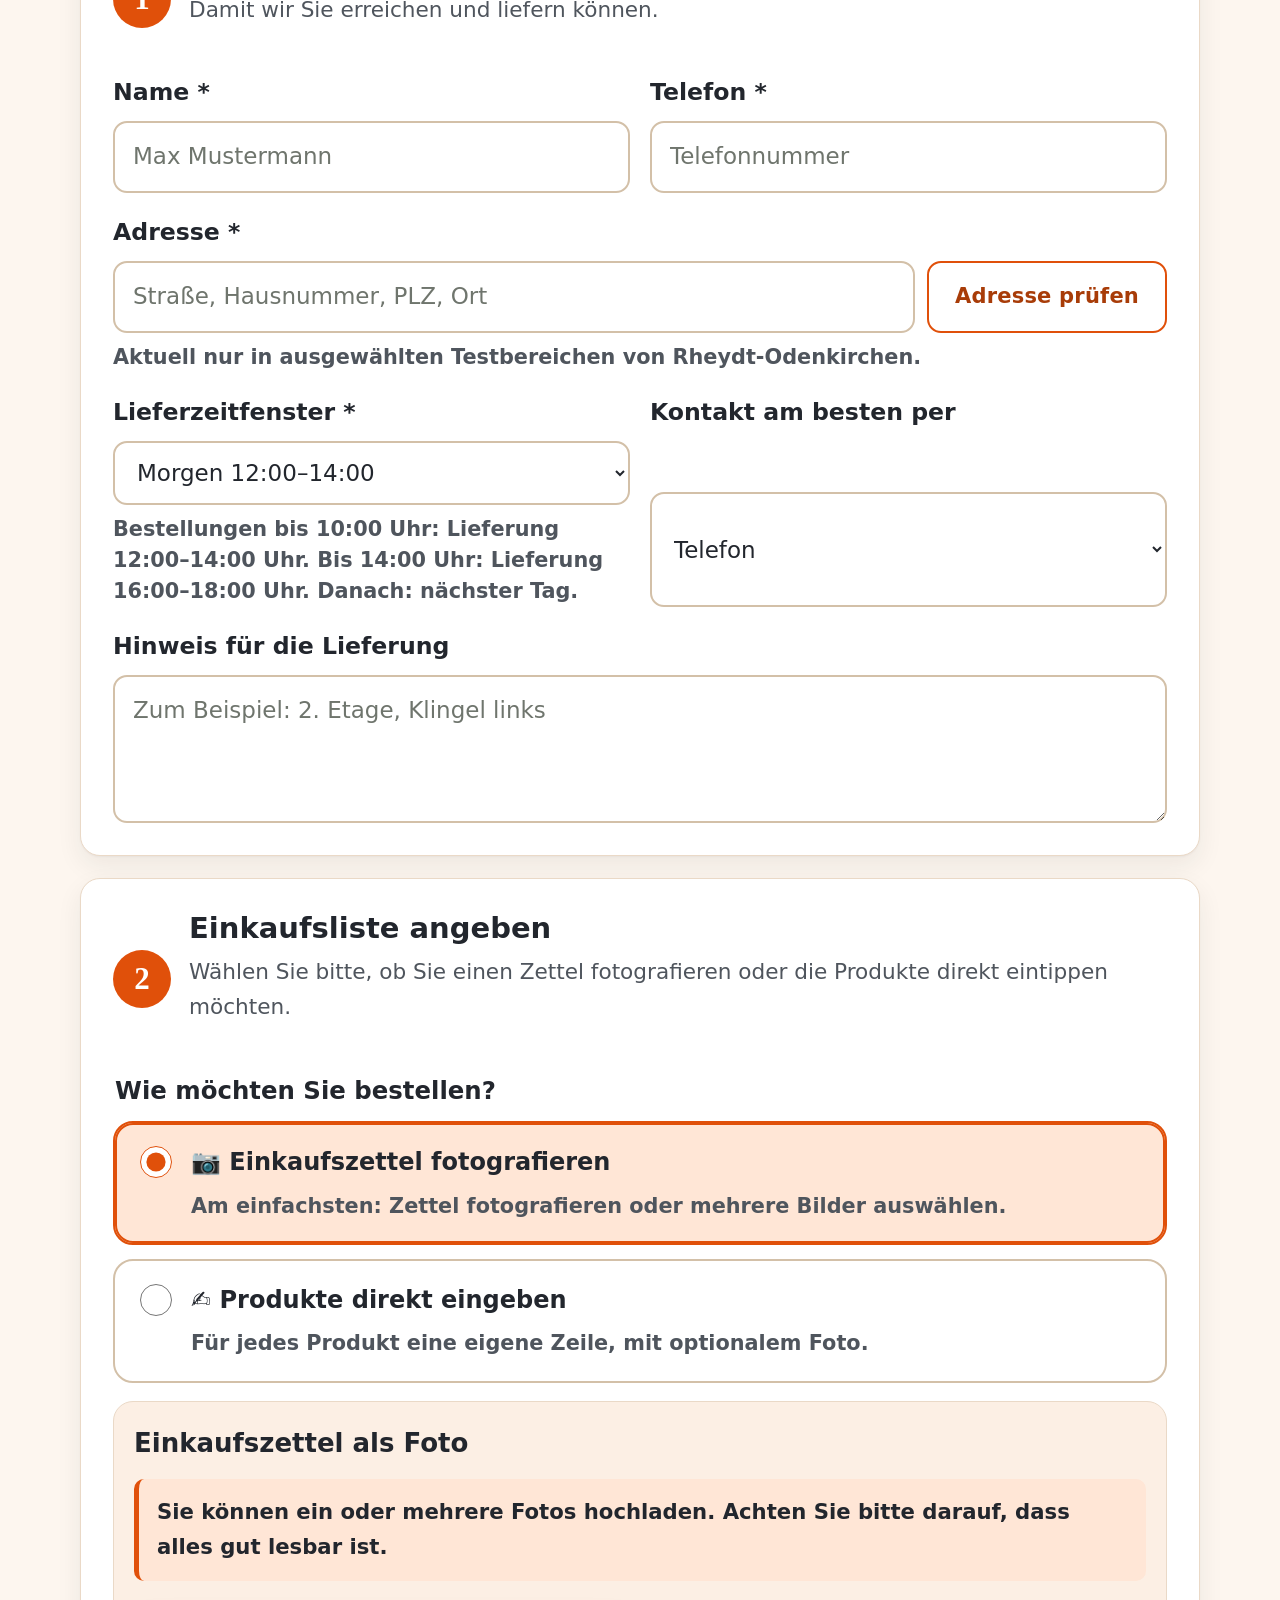
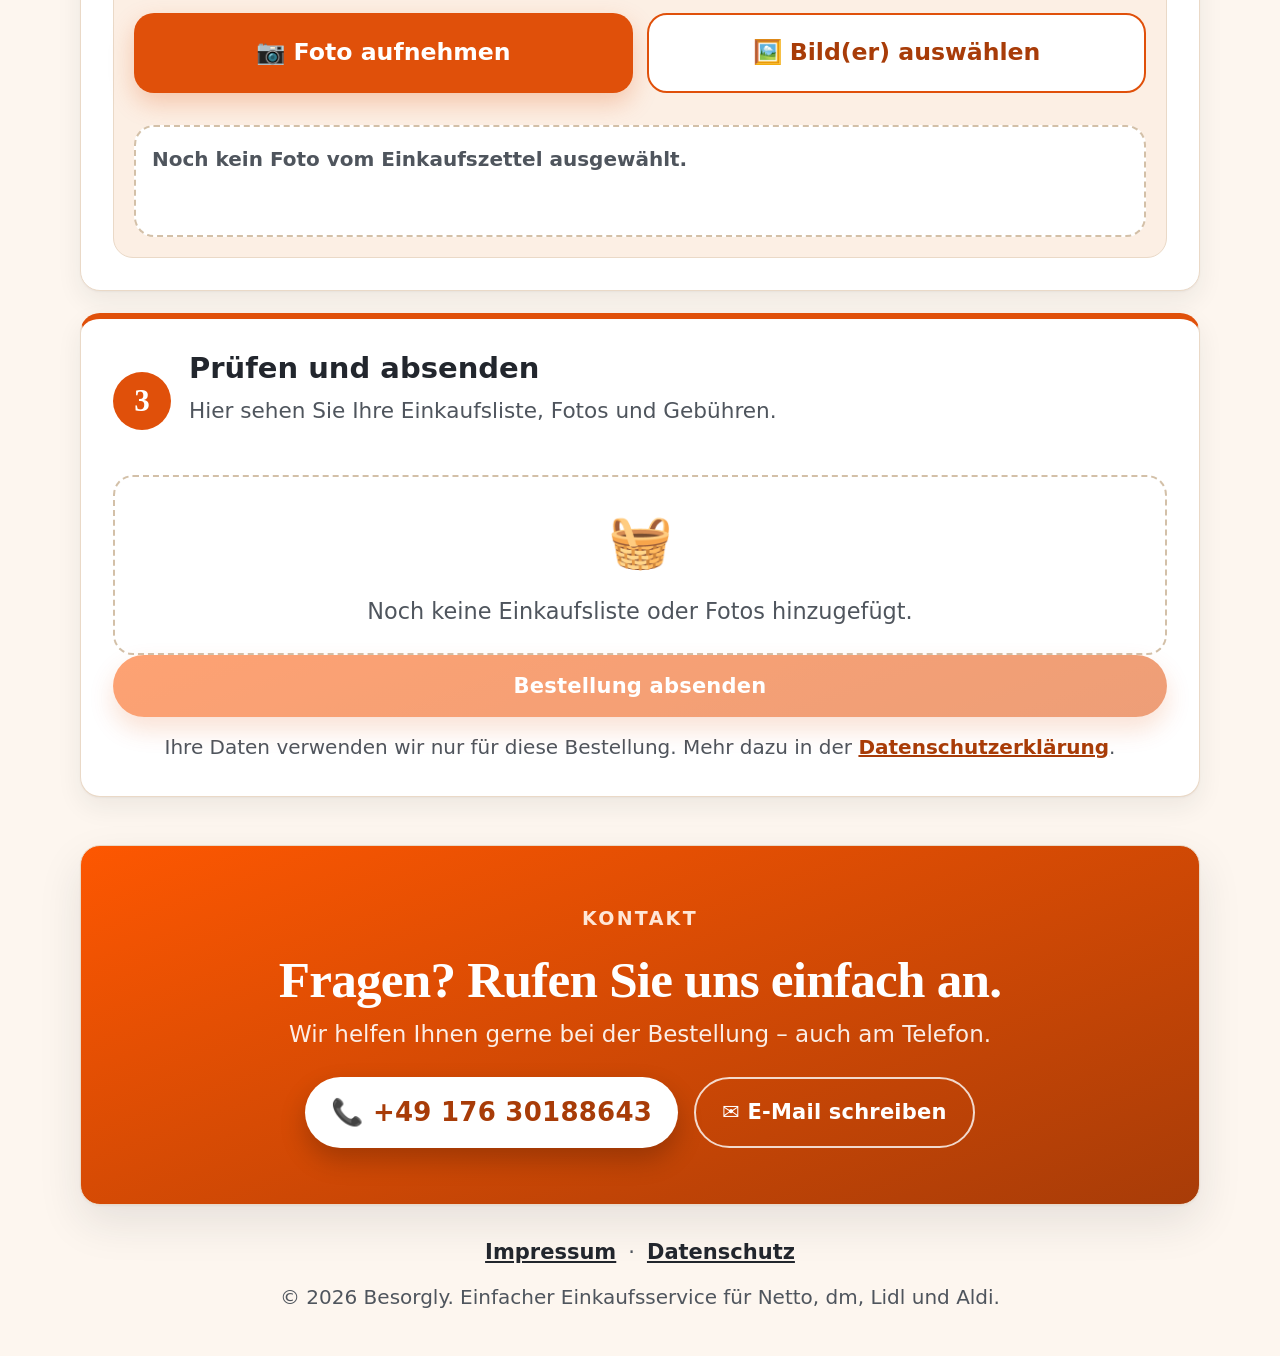
==== commit 6e276422: "Collapse order-status panel on desktop and remove hero corner blob - The floating 'Bestellung verfol" ====
--- a/index.html
+++ b/index.html
@@ -5,7 +5,7 @@
     <meta name="viewport" content="width=device-width, initial-scale=1.0">
     <meta name="description" content="Besorgly: Einfacher Einkaufsservice für ältere Menschen: Netto, dm, Lidl und Aldi.">
     <title>Besorgly | Einkauf einfach bestellen</title>
-    <link rel="stylesheet" href="styles.css?v=orange-20260613">
+    <link rel="stylesheet" href="styles.css?v=statusfix-20260613">
 </head>
 <body>
     <header class="top-header" id="top">
@@ -402,6 +402,6 @@
 
     <div class="toast" id="toast" role="status" aria-live="polite"></div>
 
-    <script src="app.js?v=orange-20260613"></script>
+    <script src="app.js?v=statusfix-20260613"></script>
 </body>
 </html>
--- a/styles.css
+++ b/styles.css
@@ -331,18 +331,6 @@
     border-top: 6px solid var(--primary);
 }
 
-.hero-content::after {
-    content: "";
-    position: absolute;
-    right: -80px;
-    bottom: -110px;
-    width: 260px;
-    height: 260px;
-    border-radius: 999px;
-    background: radial-gradient(circle, var(--primary-soft), transparent 70%);
-    pointer-events: none;
-}
-
 .service-label,
 .section-title span {
     display: inline-block;
@@ -1398,29 +1386,132 @@
     right: 18px;
     bottom: 18px;
     z-index: 45;
-    width: min(500px, calc(100vw - 36px));
-    max-height: min(82vh, 760px);
+    width: min(420px, calc(100vw - 36px));
     margin: 0;
-    padding: 16px;
-    overflow-y: auto;
+    scroll-margin: 0;
+}
+
+.order-status-section:focus {
+    outline: 0;
+}
+
+/* Eingeklappt: nur eine kompakte Schaltfläche. Erst beim Antippen öffnet sich die Liste. */
+.status-panel-toggle {
+    display: flex;
+    align-items: center;
+    width: 100%;
+    min-height: 68px;
+    gap: 12px;
+    padding: 12px 16px;
     border: 2px solid var(--primary);
     border-radius: var(--radius);
     background: var(--surface);
+    color: var(--text);
     box-shadow: var(--shadow);
-    scroll-margin: 0;
-}
-
-.order-status-section:focus {
-    outline: 4px solid var(--focus);
-    outline-offset: 4px;
-}
-
-.status-panel-toggle {
+    cursor: pointer;
+    text-align: left;
+}
+
+.status-panel-icon {
+    display: inline-flex;
+    align-items: center;
+    justify-content: center;
+    flex: 0 0 44px;
+    width: 44px;
+    height: 44px;
+    border-radius: 14px;
+    background: var(--primary-soft);
+    font-size: 1.55rem;
+}
+
+.status-panel-text {
+    display: grid;
+    gap: 2px;
+    flex: 1;
+    min-width: 0;
+}
+
+.status-panel-text strong {
+    font-size: 1.12rem;
+    font-weight: 800;
+}
+
+.status-panel-text small {
+    color: var(--muted);
+    font-size: 0.95rem;
+    font-weight: 700;
+    overflow: hidden;
+    text-overflow: ellipsis;
+    white-space: nowrap;
+}
+
+.status-panel-count {
+    display: inline-flex;
+    align-items: center;
+    justify-content: center;
+    flex: 0 0 36px;
+    width: 36px;
+    height: 36px;
+    border-radius: 999px;
+    background: var(--primary);
+    color: #ffffff;
+    font-size: 1rem;
+    font-weight: 800;
+}
+
+body.dark-mode .status-panel-count {
+    color: #1a1208;
+}
+
+.order-status-section.has-deposit-alert .status-panel-toggle {
+    border-color: var(--accent);
+    background: var(--accent-soft);
+}
+
+.order-status-section.has-deposit-alert .status-panel-icon,
+.order-status-section.has-deposit-alert .status-panel-count {
+    background: var(--accent);
+    color: #1a1208;
+}
+
+.order-status-section.has-deposit-alert .status-panel-text strong,
+.order-status-section.has-deposit-alert .status-panel-text small {
+    color: var(--accent-dark);
+}
+
+.order-status-section.has-cancelled-alert .status-panel-toggle {
+    border-color: var(--warning);
+    background: var(--warning-soft);
+}
+
+.status-panel-body {
     display: none;
 }
 
-.status-panel-body {
+/* Ausgeklappt: Karte mit Bestellliste. */
+.order-status-section.is-open {
+    max-height: min(82vh, 760px);
+    overflow: hidden;
+    border: 2px solid var(--primary);
+    border-radius: var(--radius);
+    background: var(--surface);
+    box-shadow: var(--shadow);
+}
+
+.order-status-section.is-open .status-panel-toggle {
+    min-height: 64px;
+    border: 0;
+    border-bottom: 1px solid var(--border);
+    border-radius: 18px 18px 0 0;
+    background: var(--surface);
+    box-shadow: none;
+}
+
+.order-status-section.is-open .status-panel-body {
     display: block;
+    max-height: min(70vh, 640px);
+    overflow-y: auto;
+    padding: 16px;
 }
 
 .order-status-section .section-title {
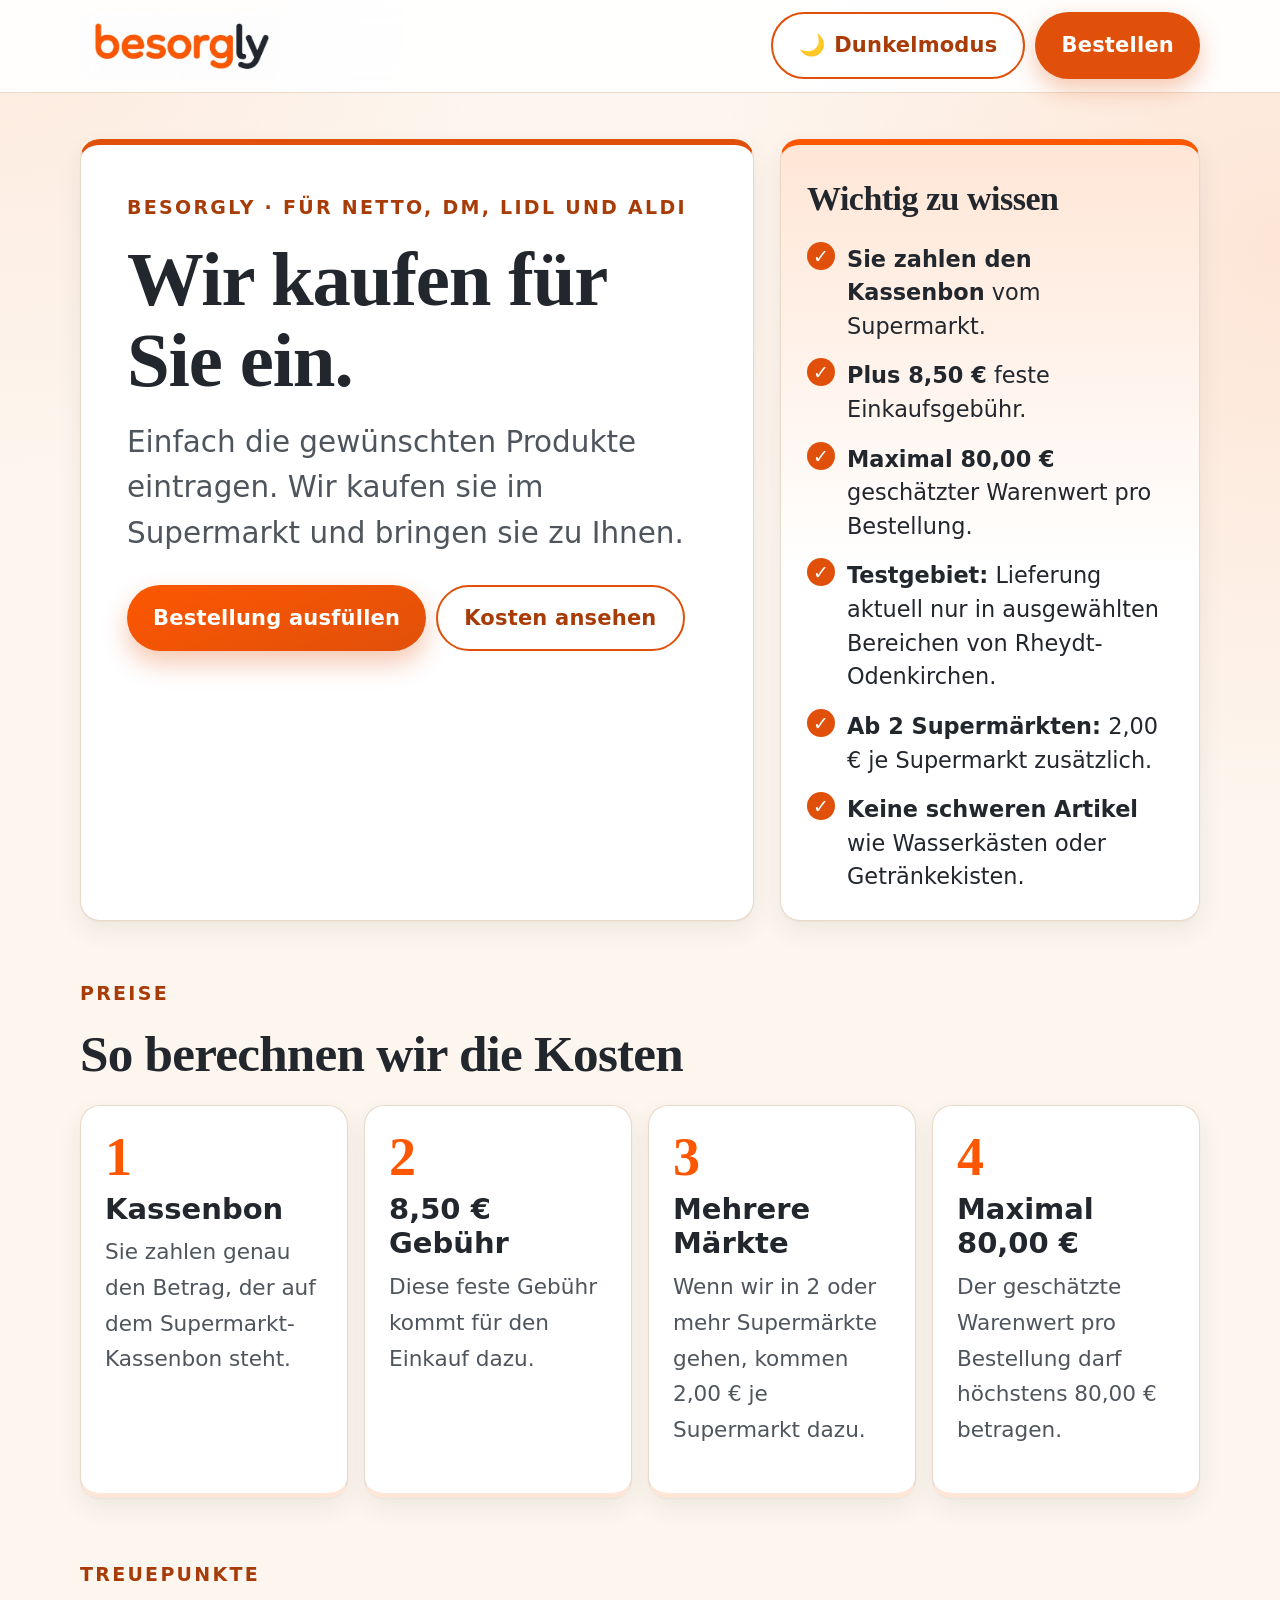
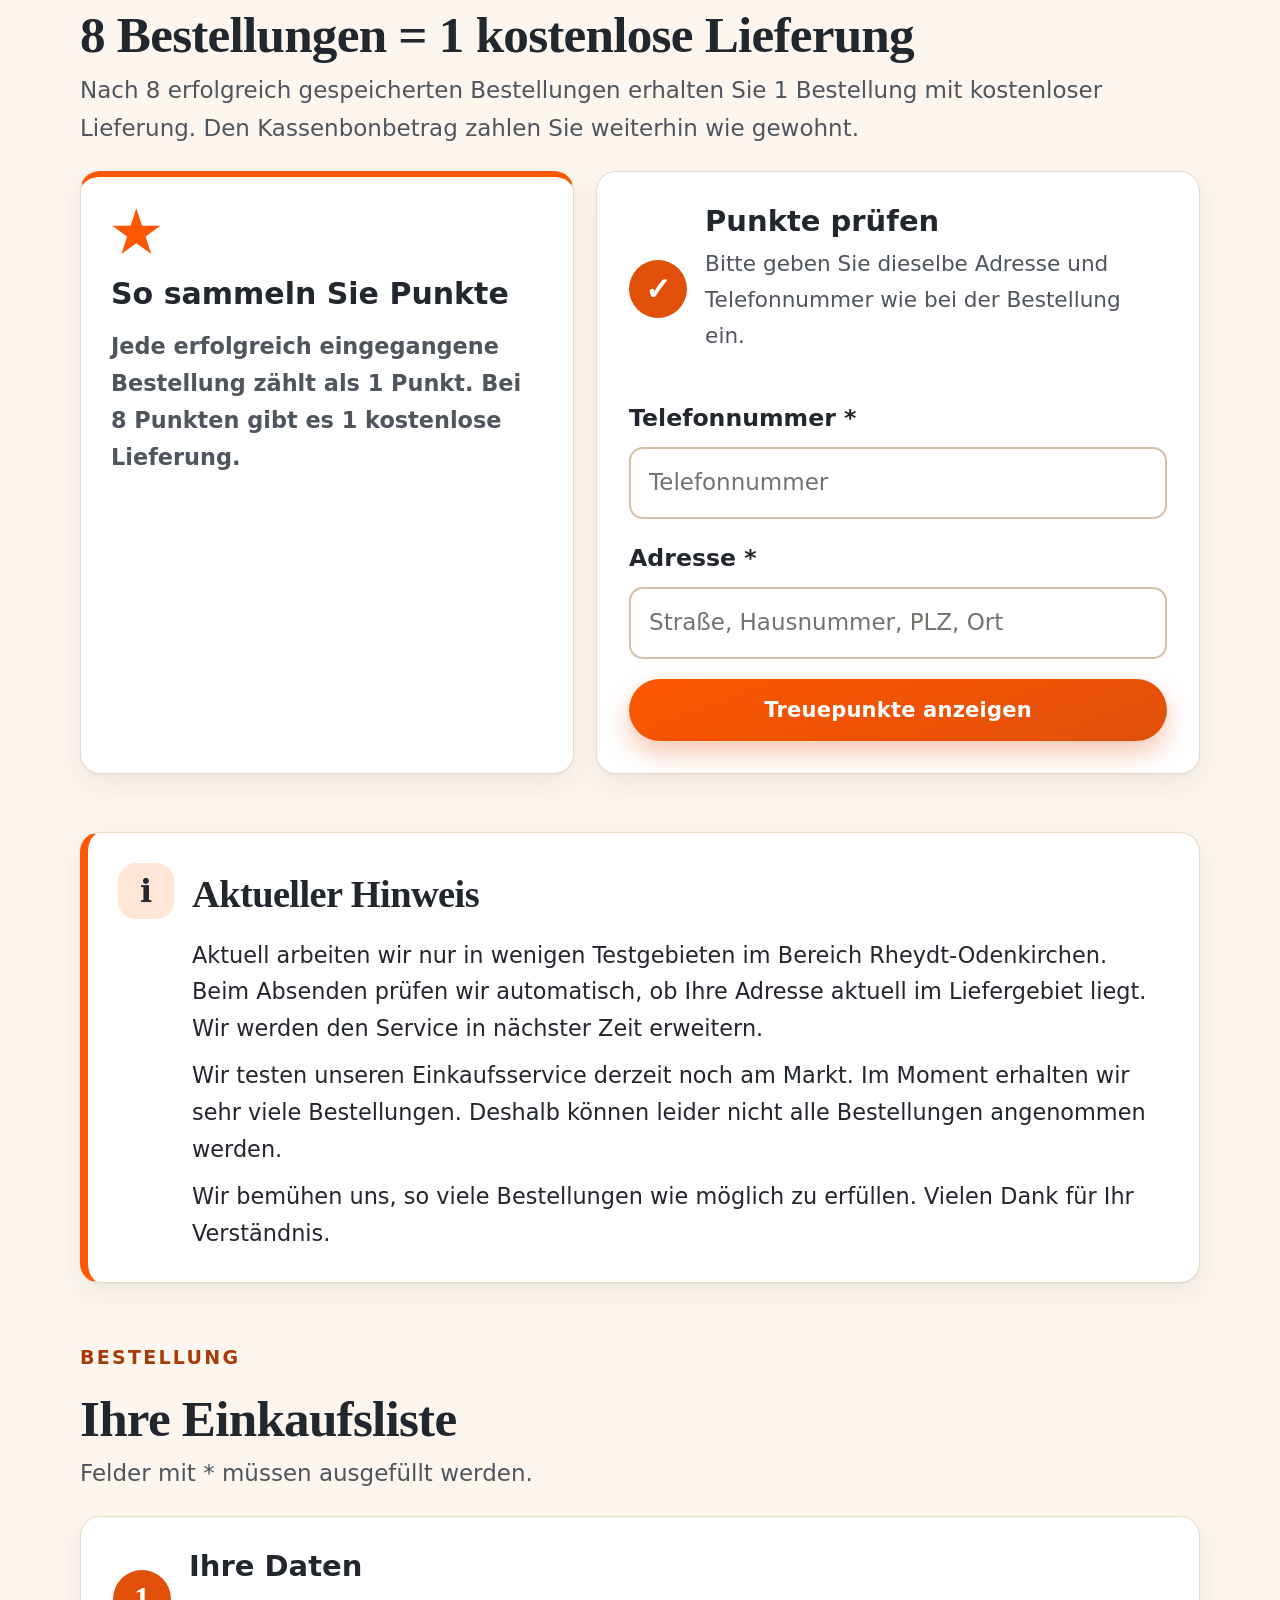
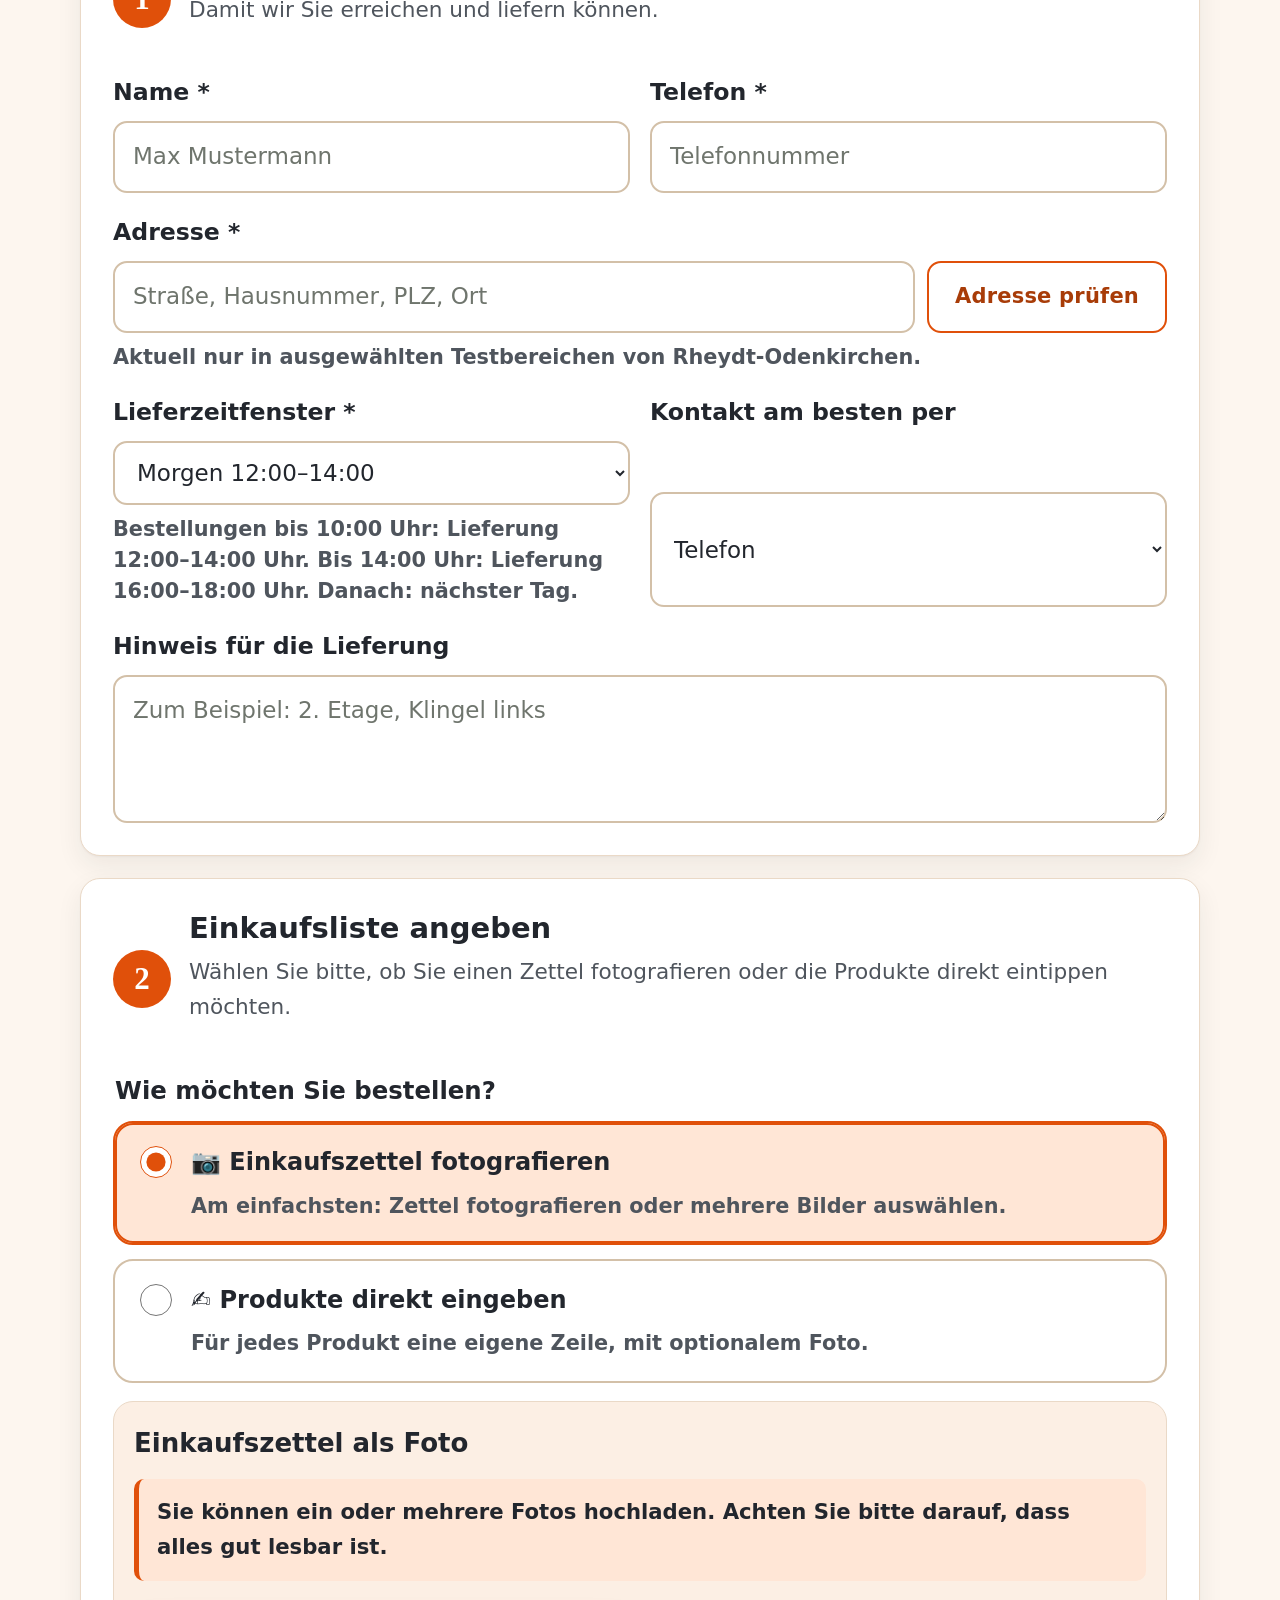
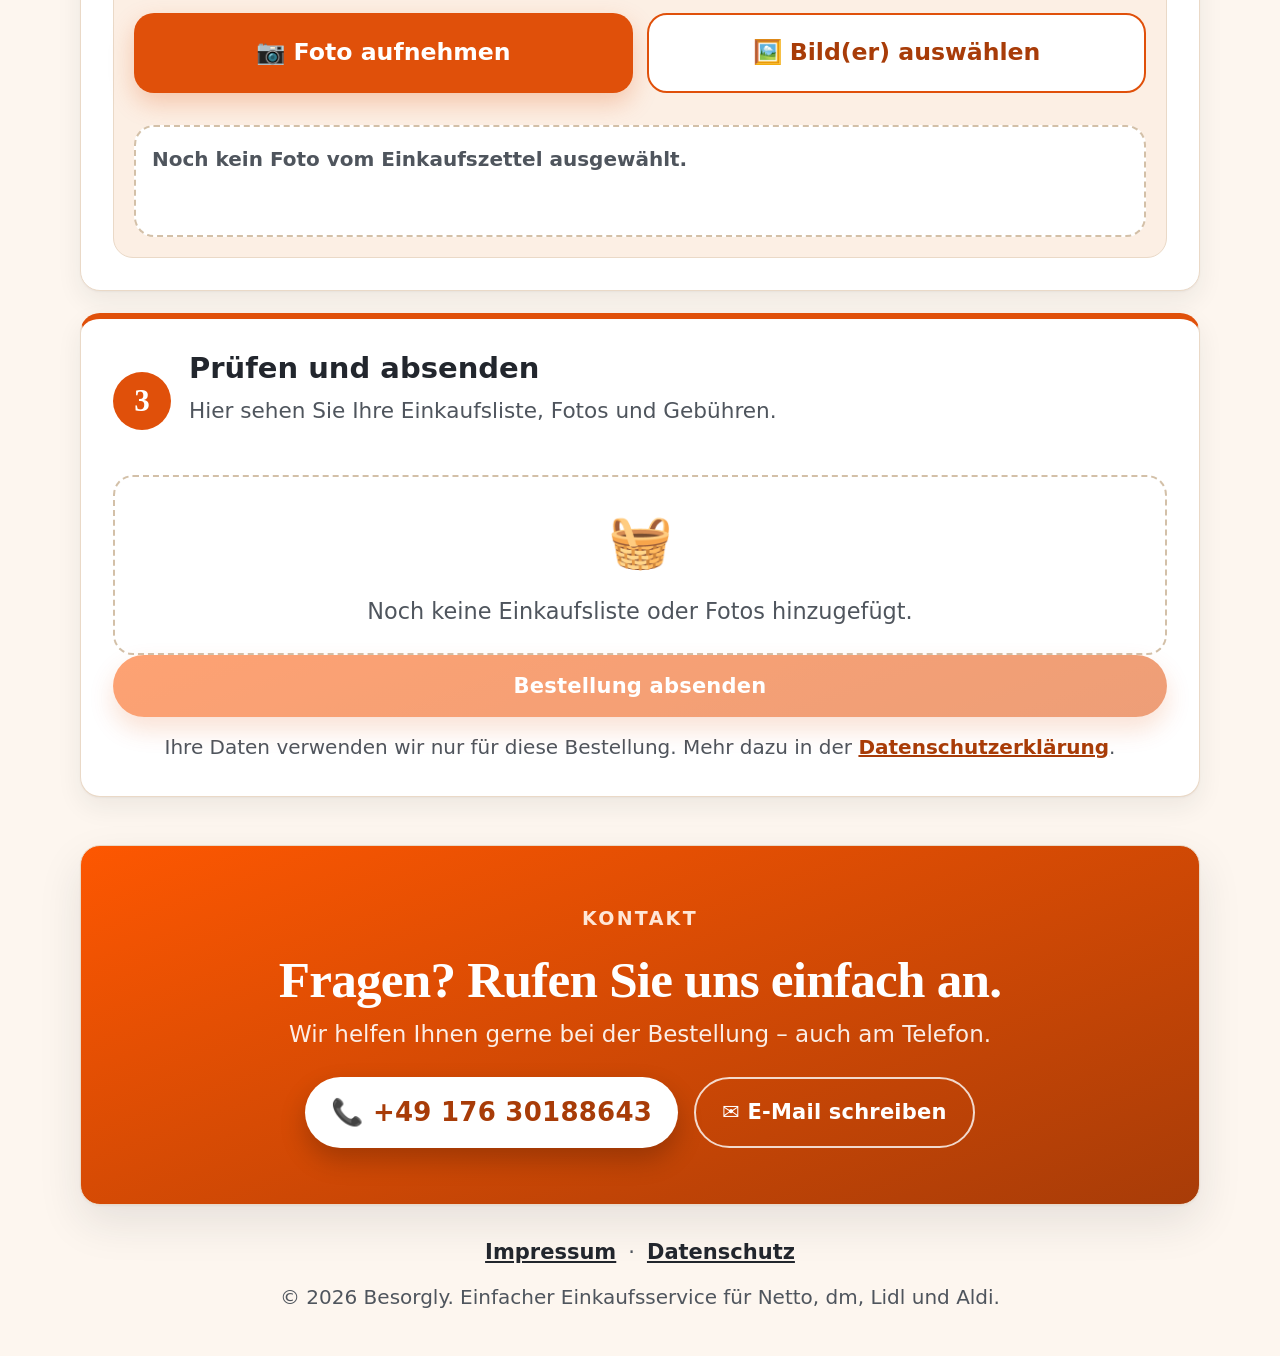
==== commit bac10eb9: "Remove A+ text-size toggle and "Immer sichtbar" panel label Remove the "A+ Größer" font-enlarge feat" ====
--- a/index.html
+++ b/index.html
@@ -5,7 +5,7 @@
     <meta name="viewport" content="width=device-width, initial-scale=1.0">
     <meta name="description" content="Besorgly: Einfacher Einkaufsservice für ältere Menschen: Netto, dm, Lidl und Aldi.">
     <title>Besorgly | Einkauf einfach bestellen</title>
-    <link rel="stylesheet" href="styles.css?v=statusfix-20260613">
+    <link rel="stylesheet" href="styles.css?v=panel-cleanup-20260615">
 </head>
 <body>
     <header class="top-header" id="top">
@@ -15,9 +15,6 @@
             </a>
 
             <div class="header-actions">
-                <button class="text-size-toggle" id="textSizeToggle" type="button" aria-pressed="false" aria-label="Schrift vergrößern">
-                    <span aria-hidden="true">A+</span> <span class="btn-word">Größer</span>
-                </button>
                 <button class="contrast-toggle" id="contrastToggle" type="button" aria-pressed="false" aria-label="Dunkelmodus einschalten">
                     <span aria-hidden="true">🌙</span> <span class="btn-word">Dunkelmodus</span>
                 </button>
@@ -354,7 +351,6 @@
             </button>
             <div class="status-panel-body" id="statusPanelBody">
                 <div class="section-title">
-                    <span>Immer sichtbar</span>
                     <h2 id="order-status-title">Bestellung verfolgen</h2>
                     <p>Der aktuelle Stand bleibt hier sichtbar. Ändern können Sie Ihre Bestellung bis zum Bestellschluss des Zeitfensters, stornieren bis 30 Minuten vor Beginn der Lieferung.</p>
                 </div>
@@ -402,6 +398,6 @@
 
     <div class="toast" id="toast" role="status" aria-live="polite"></div>
 
-    <script src="app.js?v=statusfix-20260613"></script>
+    <script src="app.js?v=panel-cleanup-20260615"></script>
 </body>
 </html>
--- a/styles.css
+++ b/styles.css
@@ -69,10 +69,6 @@
     font-size: 20px;           /* größere Grundschrift für Seniorinnen und Senioren */
 }
 
-html.large-text {
-    font-size: 24px;           /* „Schrift größer“-Schalter */
-}
-
 body {
     margin: 0;
     min-height: 100vh;
@@ -176,7 +172,6 @@
 
 /* ---------- Buttons ---------- */
 
-.text-size-toggle,
 .contrast-toggle,
 .quick-order,
 .button {
@@ -194,7 +189,6 @@
     transition: transform 0.15s ease, box-shadow 0.15s ease, background-color 0.15s ease;
 }
 
-.text-size-toggle,
 .contrast-toggle,
 .button-secondary {
     border: 2px solid var(--primary);
@@ -202,19 +196,16 @@
     color: var(--primary-dark);
 }
 
-.text-size-toggle:hover,
 .contrast-toggle:hover,
 .button-secondary:hover {
     background: var(--primary-soft);
 }
 
-.text-size-toggle[aria-pressed="true"],
 .contrast-toggle[aria-pressed="true"] {
     background: var(--primary);
     color: #ffffff;
 }
 
-body.dark-mode .text-size-toggle[aria-pressed="true"],
 body.dark-mode .contrast-toggle[aria-pressed="true"] {
     color: #1a1208;
 }
@@ -1515,28 +1506,24 @@
 }
 
 .order-status-section .section-title {
-    position: sticky;
-    top: -16px;
-    z-index: 1;
     margin: -16px -16px 14px;
-    padding: 16px;
+    padding: 12px 16px;
     border-bottom: 1px solid var(--border);
-    border-radius: 18px 18px 0 0;
     background: var(--surface);
 }
 
 .order-status-section .section-title span {
-    margin-bottom: 8px;
+    margin-bottom: 4px;
     color: var(--accent-dark);
 }
 
 .order-status-section .section-title h2 {
-    margin-bottom: 6px;
-    font-size: clamp(1.5rem, 4vw, 2rem);
+    margin-bottom: 4px;
+    font-size: clamp(1.15rem, 3vw, 1.35rem);
 }
 
 .order-status-section .section-title p {
-    font-size: 1.02rem;
+    font-size: 0.92rem;
     font-weight: 600;
     color: var(--muted);
 }
@@ -1652,6 +1639,56 @@
     border-radius: 999px;
     background: var(--surface);
     color: var(--text);
+    cursor: pointer;
+    font-weight: 800;
+}
+
+/* ---------- Stornieren: Sicherheitsabfrage ---------- */
+
+.cancel-confirm {
+    display: grid;
+    gap: 12px;
+    padding: 16px;
+    border: 2px solid var(--warning);
+    border-radius: var(--radius-small);
+    background: var(--warning-soft);
+}
+
+.cancel-confirm-text {
+    margin: 0;
+    color: var(--warning);
+    font-size: 1.08rem;
+    font-weight: 800;
+}
+
+.cancel-confirm-actions {
+    display: flex;
+    flex-wrap: wrap;
+    gap: 10px;
+}
+
+.confirm-cancel-no {
+    min-height: 52px;
+    padding: 10px 22px;
+    border: 0;
+    border-radius: 999px;
+    background: var(--primary);
+    color: #ffffff;
+    cursor: pointer;
+    font-weight: 800;
+}
+
+body.dark-mode .confirm-cancel-no {
+    color: #1a1208;
+}
+
+.confirm-cancel-yes {
+    min-height: 52px;
+    padding: 10px 22px;
+    border: 2px solid var(--warning);
+    border-radius: 999px;
+    background: var(--surface);
+    color: var(--warning);
     cursor: pointer;
     font-weight: 800;
 }
@@ -2124,10 +2161,6 @@
         font-size: 19px;
     }
 
-    html.large-text {
-        font-size: 22px;
-    }
-
     .header-inner,
     .order-status-top,
     .order-status-actions,
@@ -2166,7 +2199,6 @@
         border-radius: 12px;
     }
 
-    .header-actions .text-size-toggle,
     .header-actions .contrast-toggle,
     .header-actions .quick-order {
         min-height: 44px;
@@ -2182,7 +2214,6 @@
         display: none;
     }
 
-    .header-actions .text-size-toggle,
     .header-actions .contrast-toggle {
         padding: 8px 13px;
         font-size: 1.05rem;
@@ -2326,9 +2357,8 @@
     }
 
     .order-status-section .section-title {
-        top: -12px;
         margin: -12px -12px 12px;
-        padding: 14px;
+        padding: 12px 14px;
     }
 
     .toast {
@@ -2376,14 +2406,12 @@
         align-items: center;
     }
 
-    .text-size-toggle,
     .contrast-toggle,
     .quick-order,
     .button {
         width: 100%;
     }
 
-    .header-actions .text-size-toggle,
     .header-actions .contrast-toggle,
     .header-actions .quick-order {
         width: auto;
